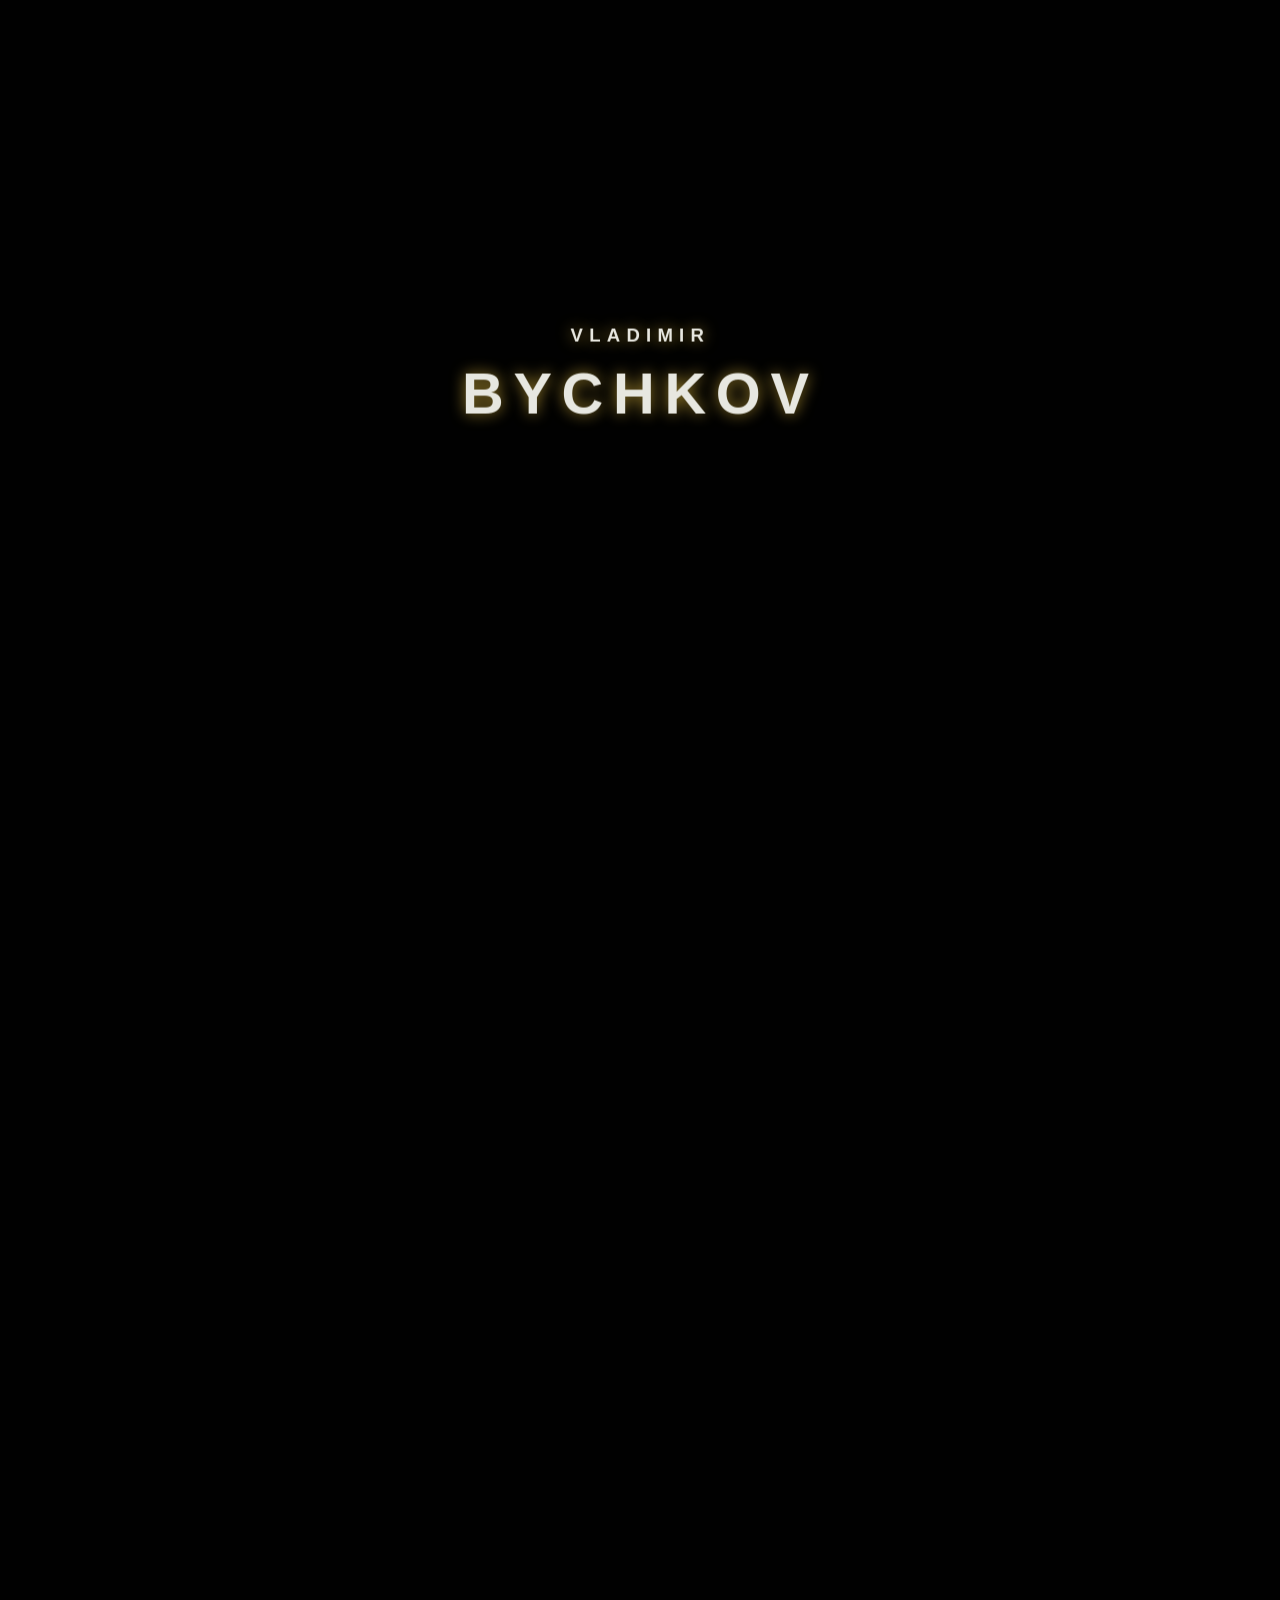
==== index.html @ e89cd0e8 "Update index.html" ====
<!DOCTYPE html>
<html lang="en">
<head>

    <meta charset="UTF-8">
    <meta http-equiv="X-UA-Compatible" content="IE=edge">
    <meta name="viewport" content="width=device-width, initial-scale=1.0">

    <title>QA Bychkov</title>

    <link type="image/x-icon" href="/favicon.png" rel="shortcut icon">
    <link type="Image/x-icon" href="/favicon.png" rel="icon">


    <link rel="stylesheet" href="css/main.css">
    <link rel="stylesheet" href="https://cdnjs.cloudflare.com/ajax/libs/font-awesome/6.0.0-beta3/css/all.min.css">

    <script src="libs/gsap/gsap.min.js" defer></script>
    <script src="libs/gsap/ScrollTrigger.min.js" defer></script>
    <script src="libs/gsap/ScrollSmoother.min.js" defer></script>

    <script src="js/app.js" defer></script>

</head>
<body>

    <!-- Yandex.Metrika counter -->
<script type="text/javascript" >
   (function(m,e,t,r,i,k,a){m[i]=m[i]||function(){(m[i].a=m[i].a||[]).push(arguments)};
   m[i].l=1*new Date();
   for (var j = 0; j < document.scripts.length; j++) {if (document.scripts[j].src === r) { return; }}
   k=e.createElement(t),a=e.getElementsByTagName(t)[0],k.async=1,k.src=r,a.parentNode.insertBefore(k,a)})
   (window, document, "script", "https://mc.yandex.ru/metrika/tag.js", "ym");

   ym(97552714, "init", {
        clickmap:true,
        trackLinks:true,
        accurateTrackBounce:true,
        webvisor:true
   });
</script>
<noscript><div><img src="https://mc.yandex.ru/watch/97552714" style="position:absolute; left:-9999px;" alt="" /></div></noscript>
<!-- /Yandex.Metrika counter -->
    
    <div class="wrapper">
        <div class="content">

            <header class="main-header">
                <div class="layers">
                    <div class="layer__header">
                        <div class="layers__caption">Vladimir</div>
                        <div class="layers__title">Bychkov</div>
                    </div>
                    <div class="layer layers__base" style="background-image: url(img/layer-base.png);"></div>
                    <div class="layer layers__middle" style="background-image: url(img/layer-middle.png);"></div>
                    <div class="layer layers__front" style="background-image: url(img/layer-front.png);"></div>
                </div>
            </header>
        
            <article class="main-article" style="background-image: url(img/dungeon.jpg);">
                <div class="main-article__content">
                    <h2 class="main-article__header">About me</h2>
                    <p class="main-article__paragraph">Привет, я Вова, тестировщик с опытом на крутом проекте "Kvadra_T" компании Yadro. Навыки и инструменты с которымии я работаю - Jira, Miro, Android studio or adb, Postman, Charles Proxy, RabbitMQ, Git, REST API, Swagger, Unix, Figma, Cypress, Bash, Json.</p>
                    <div class="footer-links">
                        <a href="https://github.com/AYKAVU" target="_blank" class="footer-link">
                            <i class="fab fa-github"></i>
                        </a>
                        <a href="https://t.me/AYKAVU" target="_blank" class="footer-link">
                            <i class="fab fa-telegram"></i>
                        </a>
                        <!-- <a href="resume.pdf" download class="footer-link">
                            <i class="fas fa-file-download"></i> Download Resume
                        </a>-->
                    </div>
                </div>
                <div class="copy">© QA. Bychkov Vladimir</div>
            </article>

        </div>
    </div>

</body>
</html>
---- css/main.css ----
* {
	margin: 0;
	padding: 0;
	box-sizing: border-box;
}
:root {
	--index: calc(1vw + 1vh);
	--text: #e7e7e0;
	--transition: transform .75s cubic-bezier(.075, .5, 0, 1);
}
@font-face {
	font-family: raleway_f;
	src: url(../fonts/raleway-regular.woff2);
}
@font-face {
	font-family: raleway_f;
	src: url(../fonts/raleway-black.woff2);
	font-weight: 900;
}
body {
	background-color: #010101;
	font-family: raleway_f, sans-serif;
	line-height: 1.55;
}
.main-header {
	position: relative;
}
.main-header::after {
	content: '';
	position: absolute;
	z-index: 100;
	width: 100%;
	height: calc(var(--index) * 10);
	background-image: url(../img/ground.png);
	background-size: cover;
	background-repeat: no-repeat;
	background-position: center;
	bottom: calc(var(--index) * -4.5);
}
.layers {
	height: 100vh;
	display: flex;
	align-items: center;
	justify-content: center;
	text-align: center;
	overflow: hidden;
	position: relative;
}
.layer {
	height: 100%;
	width: 100%;
	position: absolute;
	background-size: cover;
	background-position: center;
	will-change: transform;
	z-index: 2;
	transition: var(--transition);
}
.layers__base {
	transform: translate3d(0, calc(var(--scrollTop) / 1.6), 0);
	z-index: 0;
}
.layers__middle {
	transform: translate3d(0, calc(var(--scrollTop) / 2.5), 0);
}
.layers__front {
	transform: translate3d(0, calc(var(--scrollTop) / 5.7), 0);
}
.layer__header {
	z-index: 1;
	transform: translate3d(0, calc(var(--scrollTop) / 2), 0);
	transition: var(--transition);
	will-change: transform;
	text-transform: uppercase;
	font-weight: 900;
	color: var(--text);
	text-shadow: 0 0 15px #9d822b;
}
.layers__title {
	font-size: calc(var(--index) * 2.65);
	letter-spacing: calc(var(--index) / 2.25);
}
.layers__caption {
	font-size: calc(var(--index) / 1.175);
	letter-spacing: calc(var(--index) / 3.5);
	margin-top: calc(var(--index) * -.75);
}
.main-article {
	--main-article-transform: translate3d(0, calc(var(--scrollTop) / -7.5), 0);
	min-height: 100vh;
	background-size: cover;
	background-position: center;
	color: var(--text);
	display: flex;
	justify-content: center;
	align-items: center;
	position: relative;
	text-align: center;
	top: -1px;
	z-index: 10;
}
.main-article__header {
	text-transform: uppercase;
	font-size: calc(var(--index) * 1.8);
	letter-spacing: calc(var(--index) / 7.5);
	transform: var(--main-article-transform);
	transition: var(--transition);
	will-change: transform;
}
.main-article__paragraph {
	max-width: calc(var(--index) * 30);
	font-size: calc(var(--index) * .9);
	margin-top: calc(var(--index) / 1.25);
	transform: var(--main-article-transform);
	transition: var(--transition);
	will-change: transform;
}
.content {
	will-change: transform;
}
.copy {
	position: absolute;
	bottom: calc(var(--index) * 2.5);
	opacity: .45;
	font-size: calc(var(--index) * .75);
	letter-spacing: calc(var(--index) / 37.5);
}

.footer-links {
    display: flex;
    justify-content: center;
    gap: 20px;
    margin-top: 20px;
}

.footer-link {
    color: var(--text);
    font-size: calc(var(--index) * 0.9);
    text-decoration: none;
    display: flex;
    align-items: center;
    gap: 10px;
    transition: color 0.3s ease;
}

.footer-link i {
    font-size: calc(var(--index) * 1.1);
}

.footer-link:hover {
    color: #478161;
}

.main-article__content {
    display: flex;
    flex-direction: column;
    align-items: center;
    text-align: center;
}
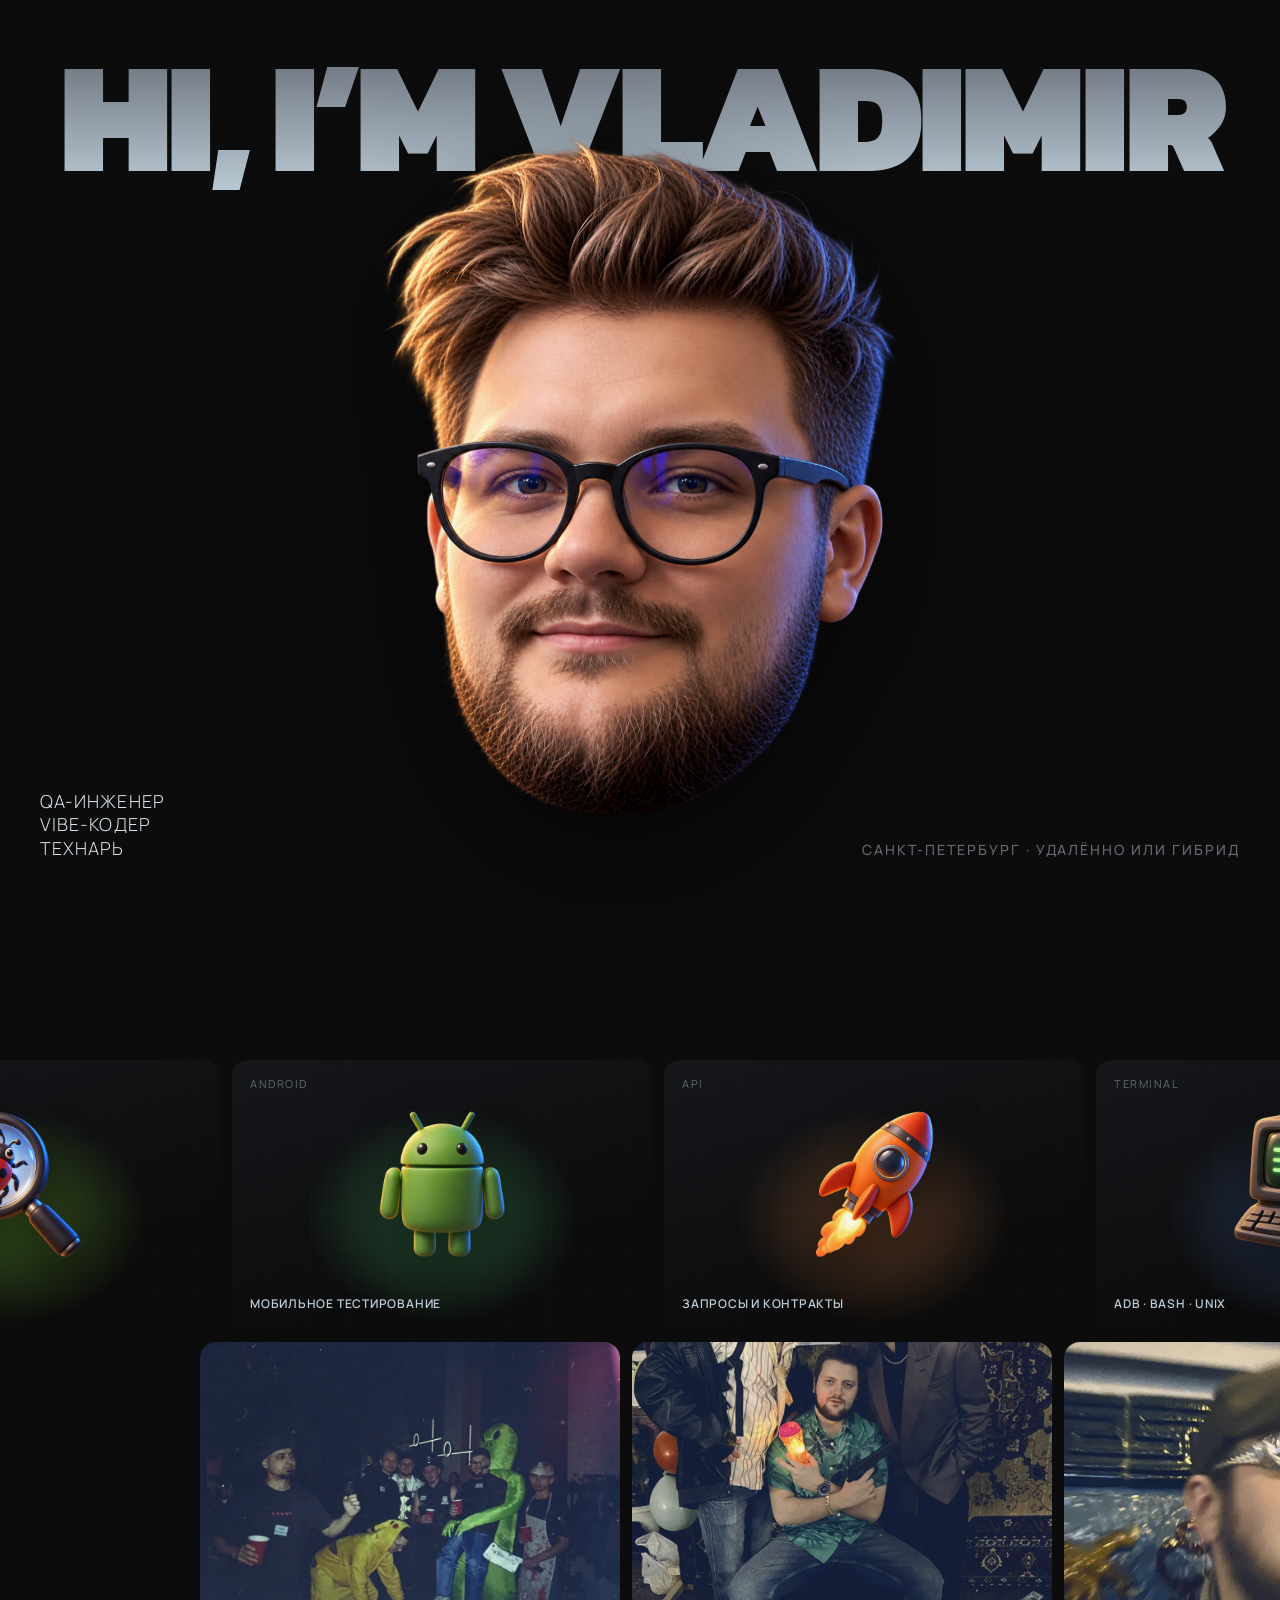
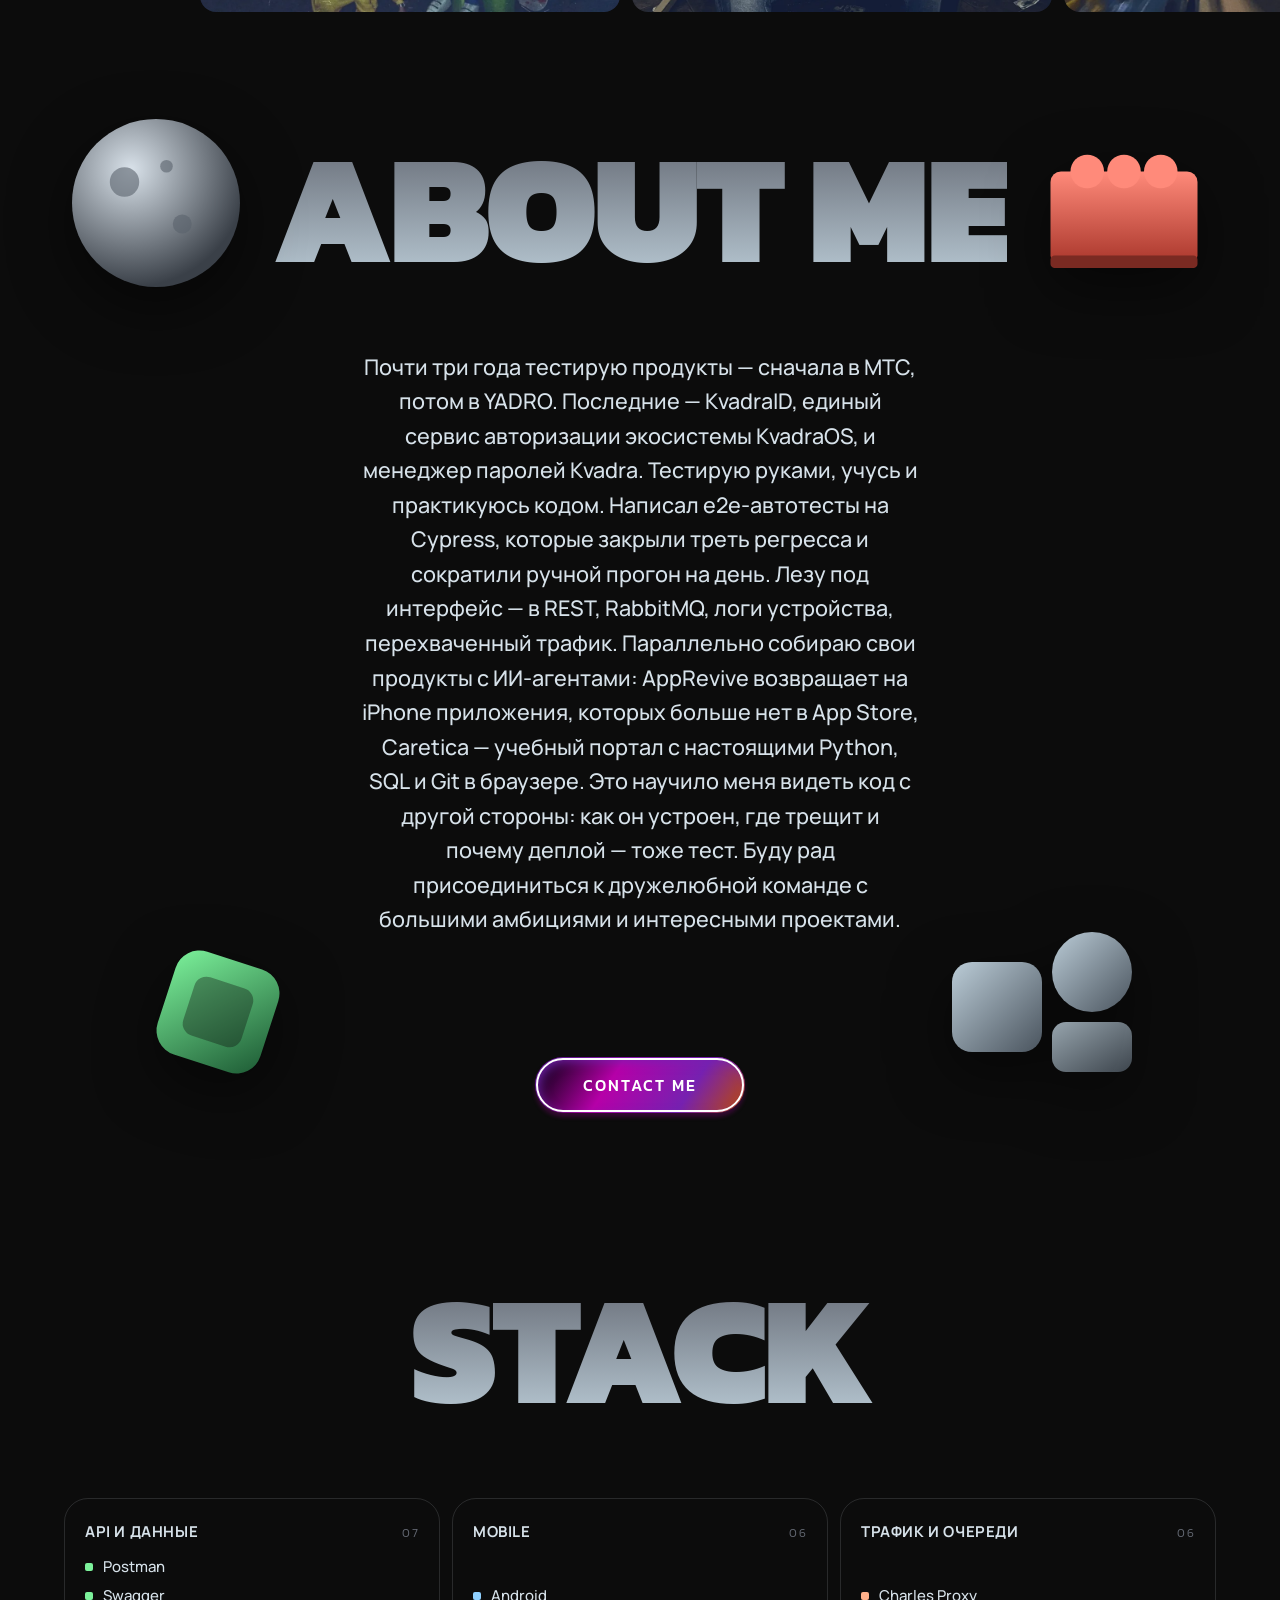
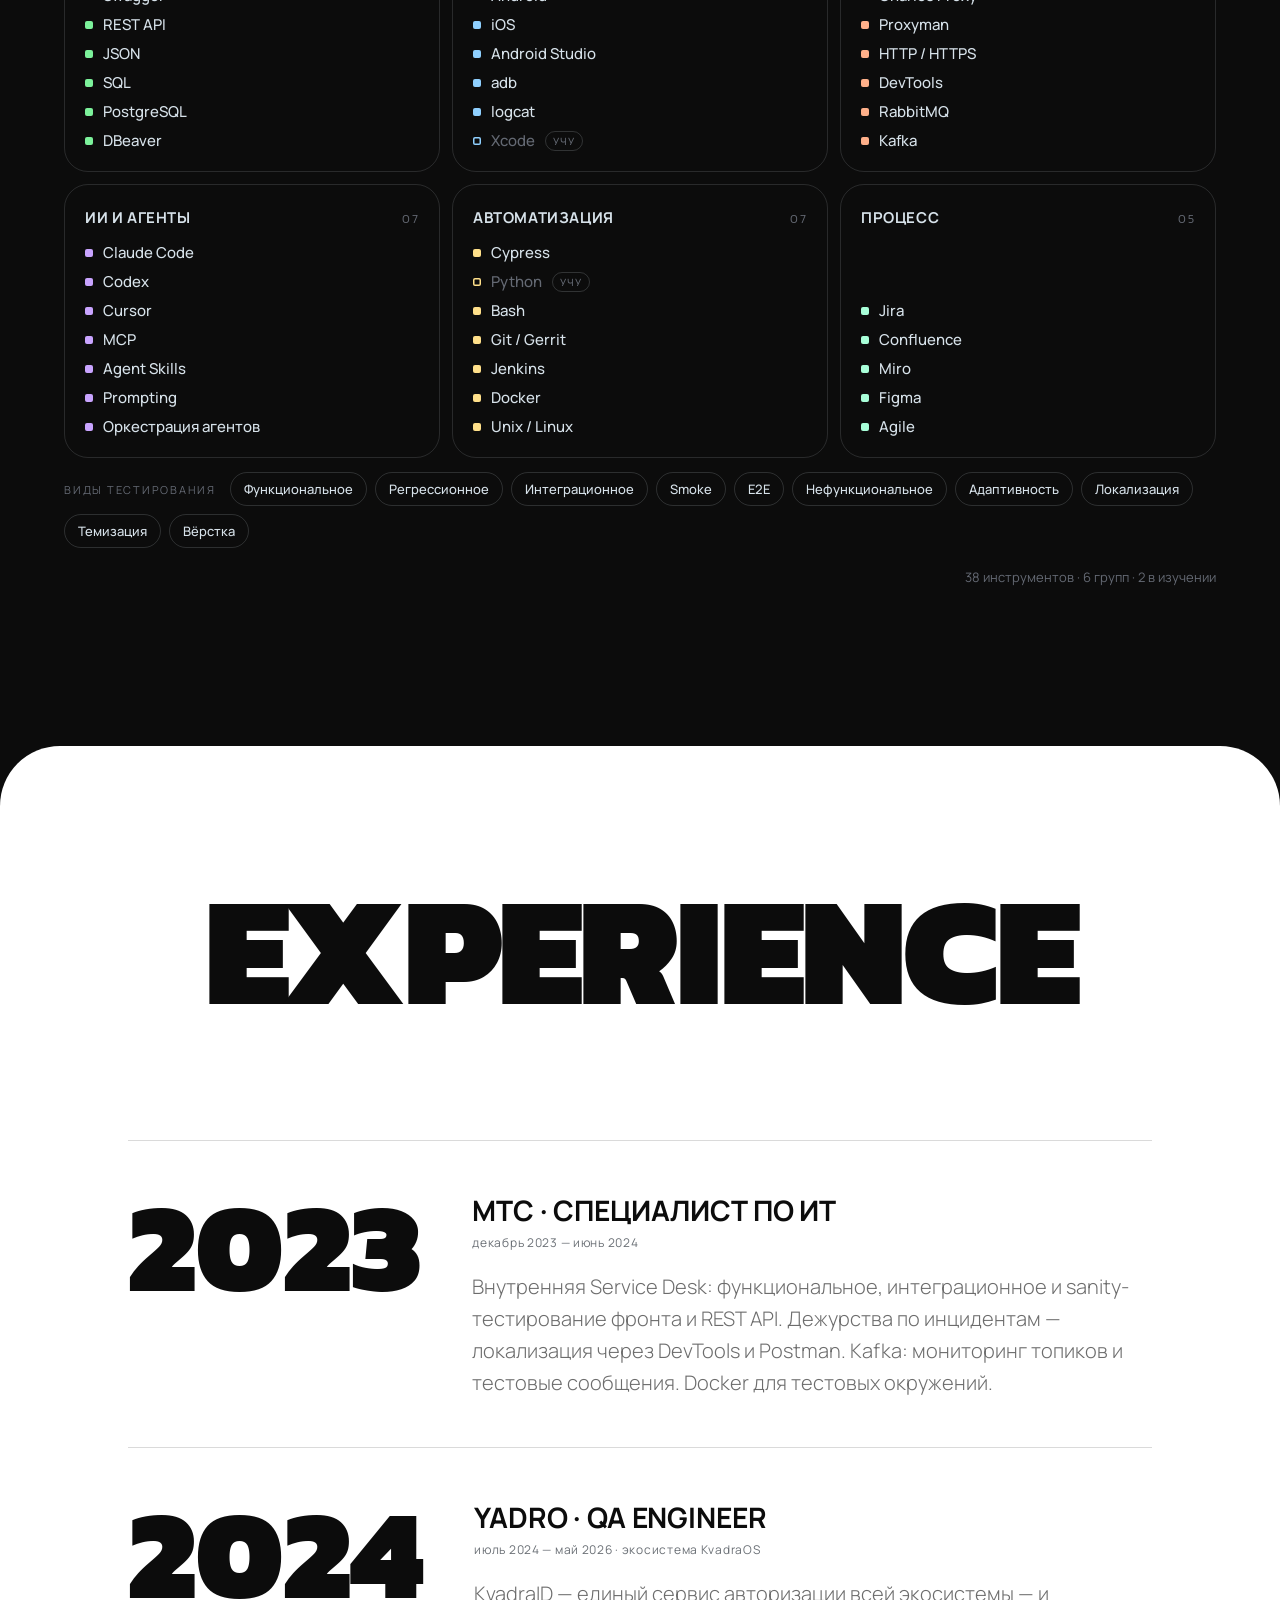
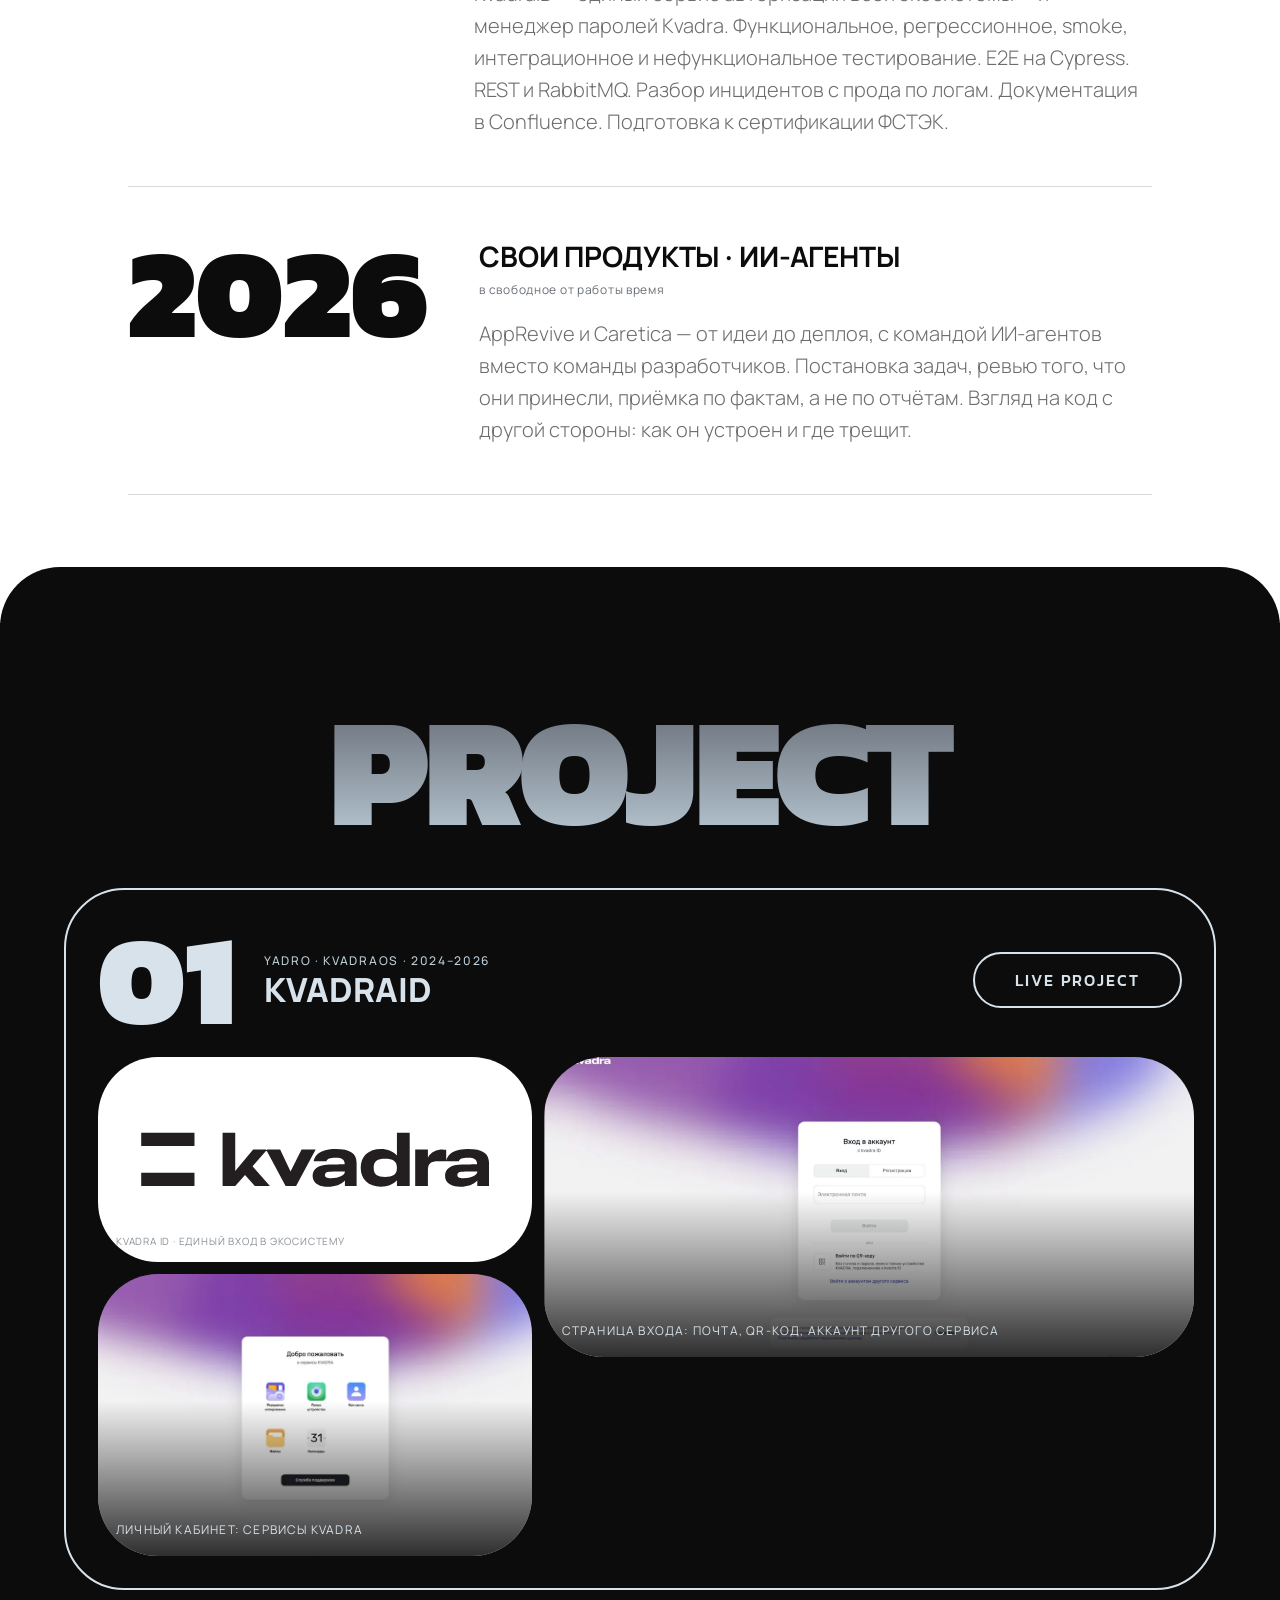
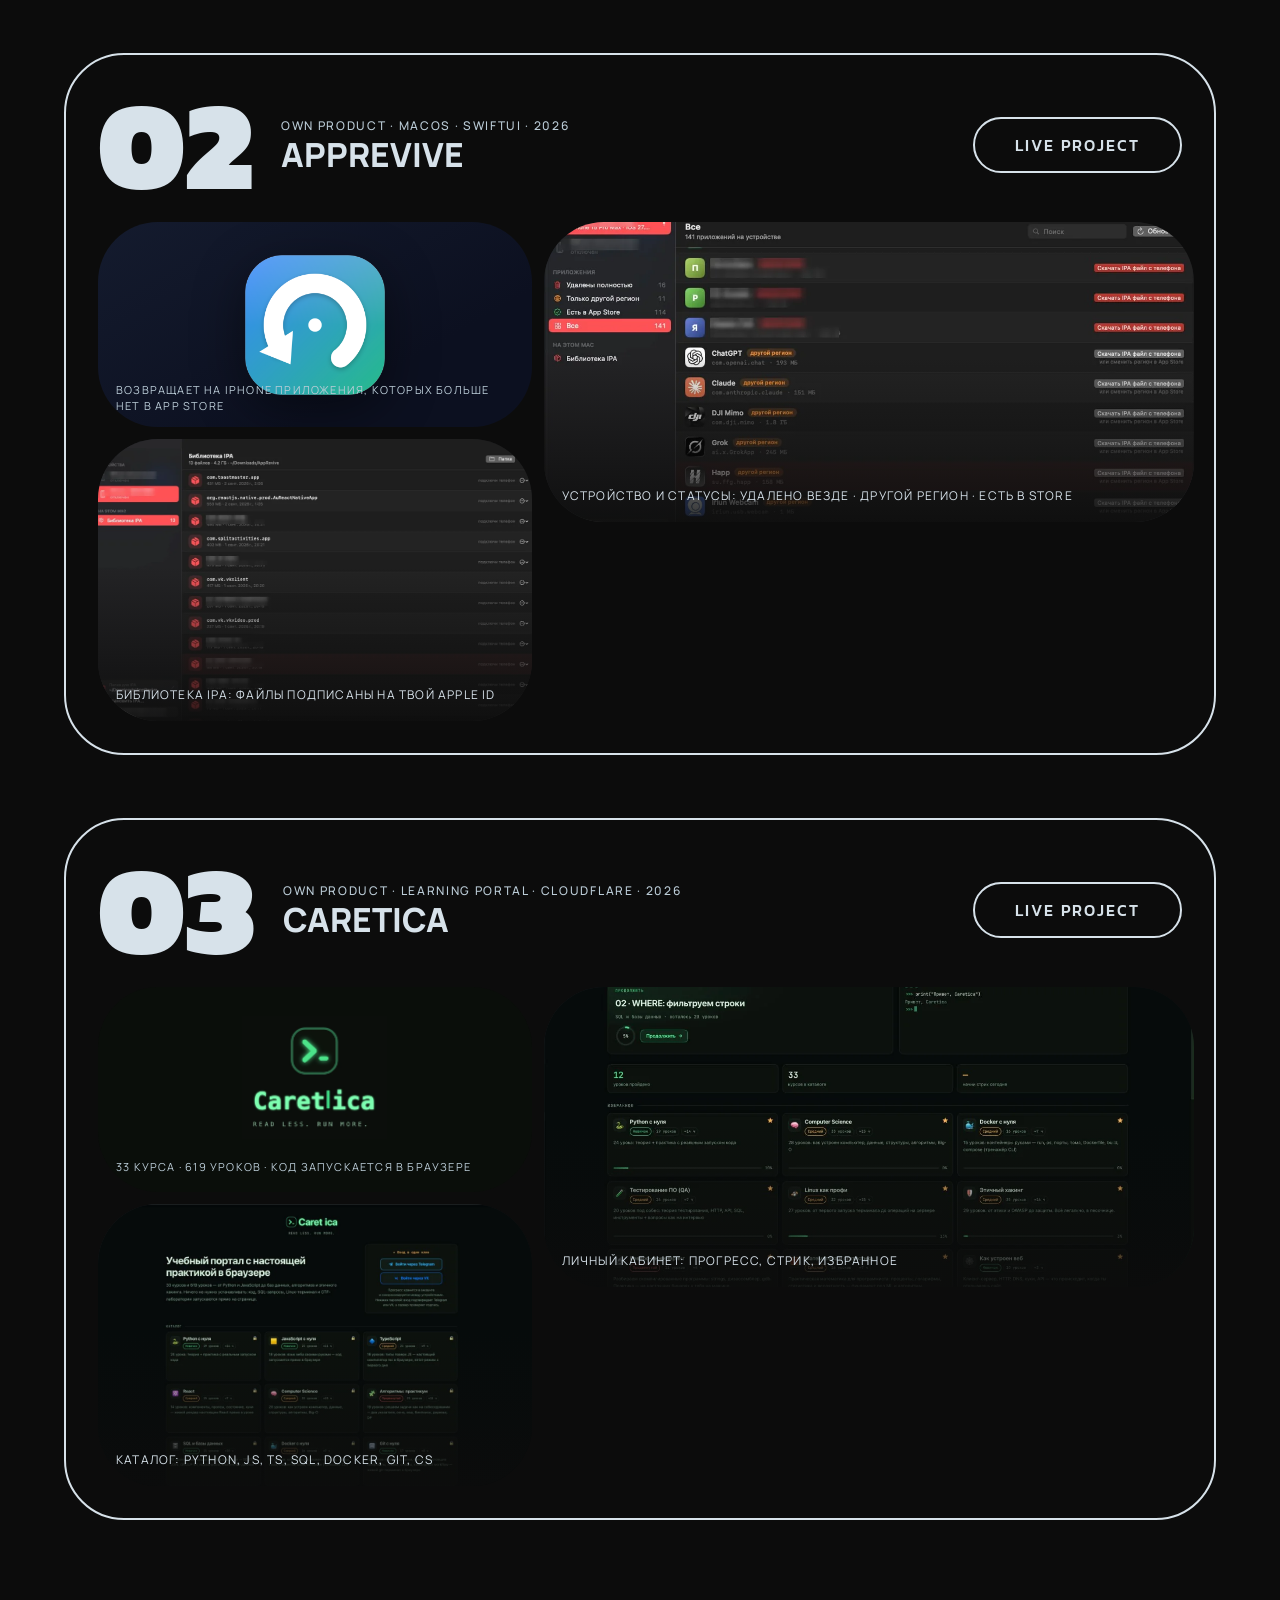
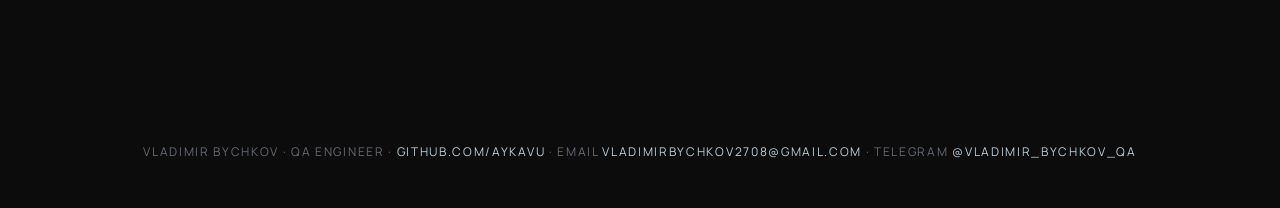
==== commit 9a9438fa: "Новый CV-сайт: интерактивное портфолио QA-инженера Полностью заменяет прежнюю параллакс-страницу.  С" ====
--- a/index.html
+++ b/index.html
@@ -1,85 +1,543 @@
-<!DOCTYPE html>
-<html lang="en">
-<head>
-
-    <meta charset="UTF-8">
-    <meta http-equiv="X-UA-Compatible" content="IE=edge">
-    <meta name="viewport" content="width=device-width, initial-scale=1.0">
-
-    <title>QA Bychkov</title>
-
-    <link type="image/x-icon" href="/favicon.png" rel="shortcut icon">
-    <link type="Image/x-icon" href="/favicon.png" rel="icon">
-
-
-    <link rel="stylesheet" href="css/main.css">
-    <link rel="stylesheet" href="https://cdnjs.cloudflare.com/ajax/libs/font-awesome/6.0.0-beta3/css/all.min.css">
-
-    <script src="libs/gsap/gsap.min.js" defer></script>
-    <script src="libs/gsap/ScrollTrigger.min.js" defer></script>
-    <script src="libs/gsap/ScrollSmoother.min.js" defer></script>
-
-    <script src="js/app.js" defer></script>
-
-</head>
-<body>
-
-    <!-- Yandex.Metrika counter -->
-<script type="text/javascript" >
-   (function(m,e,t,r,i,k,a){m[i]=m[i]||function(){(m[i].a=m[i].a||[]).push(arguments)};
-   m[i].l=1*new Date();
-   for (var j = 0; j < document.scripts.length; j++) {if (document.scripts[j].src === r) { return; }}
-   k=e.createElement(t),a=e.getElementsByTagName(t)[0],k.async=1,k.src=r,a.parentNode.insertBefore(k,a)})
-   (window, document, "script", "https://mc.yandex.ru/metrika/tag.js", "ym");
-
-   ym(97552714, "init", {
-        clickmap:true,
-        trackLinks:true,
-        accurateTrackBounce:true,
-        webvisor:true
-   });
-</script>
-<noscript><div><img src="https://mc.yandex.ru/watch/97552714" style="position:absolute; left:-9999px;" alt="" /></div></noscript>
-<!-- /Yandex.Metrika counter -->
-    
-    <div class="wrapper">
-        <div class="content">
-
-            <header class="main-header">
-                <div class="layers">
-                    <div class="layer__header">
-                        <div class="layers__caption">Vladimir</div>
-                        <div class="layers__title">Bychkov</div>
-                    </div>
-                    <div class="layer layers__base" style="background-image: url(img/layer-base.png);"></div>
-                    <div class="layer layers__middle" style="background-image: url(img/layer-middle.png);"></div>
-                    <div class="layer layers__front" style="background-image: url(img/layer-front.png);"></div>
-                </div>
-            </header>
-        
-            <article class="main-article" style="background-image: url(img/dungeon.jpg);">
-                <div class="main-article__content">
-                    <h2 class="main-article__header">About me</h2>
-                    <p class="main-article__paragraph">Привет, я Вова, тестировщик с опытом на крутом проекте "Kvadra_T" компании Yadro. Навыки и инструменты с которымии я работаю - Jira, Miro, Android studio or adb, Postman, Charles Proxy, RabbitMQ, Git, REST API, Swagger, Unix, Figma, Cypress, Bash, Json.</p>
-                    <div class="footer-links">
-                        <a href="https://github.com/AYKAVU" target="_blank" class="footer-link">
-                            <i class="fab fa-github"></i>
-                        </a>
-                        <a href="https://t.me/AYKAVU" target="_blank" class="footer-link">
-                            <i class="fab fa-telegram"></i>
-                        </a>
-                        <!-- <a href="resume.pdf" download class="footer-link">
-                            <i class="fas fa-file-download"></i> Download Resume
-                        </a>-->
-                    </div>
-                </div>
-                <div class="copy">© QA. Bychkov Vladimir</div>
-            </article>
-
-        </div>
-    </div>
-
-</body>
-</html>
-
-
+<!doctype html>
+<html lang="ru">
+<head>
+<meta charset="utf-8">
+<meta name="viewport" content="width=device-width, initial-scale=1">
+<title>Владимир Бычков — QA Engineer</title>
+<meta name="description" content="Владимир Бычков — QA Engineer. Почти три года в тестировании: YADRO (KvadraID, менеджер паролей Kvadra) и МТС. Cypress, API, мобильные приложения, свои продукты с ИИ-агентами.">
+<link rel="icon" href="favicon.png">
+<meta property="og:type" content="website">
+<meta property="og:title" content="Владимир Бычков — QA Engineer">
+<meta property="og:description" content="Владимир Бычков — QA Engineer. Почти три года в тестировании: YADRO (KvadraID, менеджер паролей Kvadra) и МТС. Cypress, API, мобильные приложения, свои продукты с ИИ-агентами.">
+<meta property="og:url" content="https://aykavu.github.io/">
+<meta property="og:image" content="https://aykavu.github.io/img/cv/5a32a8637f.png">
+<meta name="twitter:card" content="summary_large_image">
+<!-- Яндекс.Метрика (перенесена со старой версии сайта) -->
+<script type="text/javascript">
+   (function(m,e,t,r,i,k,a){m[i]=m[i]||function(){(m[i].a=m[i].a||[]).push(arguments)};
+   m[i].l=1*new Date();
+   for (var j = 0; j < document.scripts.length; j++) {if (document.scripts[j].src === r) { return; }}
+   k=e.createElement(t),a=e.getElementsByTagName(t)[0],k.async=1,k.src=r,a.parentNode.insertBefore(k,a)})
+   (window, document, "script", "https://mc.yandex.ru/metrika/tag.js", "ym");
+   ym(97552714, "init", {clickmap:true, trackLinks:true, accurateTrackBounce:true, webvisor:true});
+</script>
+<noscript><div><img src="https://mc.yandex.ru/watch/97552714" style="position:absolute; left:-9999px;" alt=""></div></noscript>
+<link rel="preconnect" href="https://fonts.googleapis.com">
+<link rel="preconnect" href="https://fonts.gstatic.com" crossorigin>
+<link rel="stylesheet" href="https://fonts.googleapis.com/css2?family=Kanit:wght@300;400;500;600;700;800;900&family=Manrope:wght@300;400;500;600;700;800&display=swap">
+<style>
+  /* ============================================================
+     По структуре промпта «Jack — 3D Creator», на данных Владимира.
+     React/Tailwind/Framer → чистый HTML/CSS/JS.
+     Kanit без кириллицы: заголовки латиницей в Kanit, русский — Manrope.
+     Чужие картинки (figma.site / CloudFront / motionsites) заменены
+     плашками, которые рисуются кодом — под замену на свои материалы.
+     ============================================================ */
+  :root {
+    --bg: #0C0C0C; --fg: #D7E2EA; --g1: #646973; --g2: #BBCCD7; --white: #FFFFFF; --ink: #0C0C0C;
+    --font-head: 'Kanit', sans-serif; --font-body: 'Manrope', 'Kanit', sans-serif;
+  }
+  *, *::before, *::after { box-sizing: border-box; margin: 0; padding: 0; }
+  html, body { background: var(--bg); }
+  html { scroll-behavior: smooth; scroll-snap-type: y proximity; }
+  .hero, .marquee, .about, .stack-sec { scroll-snap-align: start; }
+  body { color: var(--fg); font-family: var(--font-body); -webkit-font-smoothing: antialiased; }
+  #root { background: var(--bg); overflow-x: clip; }
+  a { color: inherit; text-decoration: none; }
+  button { font: inherit; cursor: pointer; }
+
+  .hero-heading {
+    background: linear-gradient(180deg, var(--g1) 0%, var(--g2) 100%);
+    -webkit-background-clip: text; background-clip: text; -webkit-text-fill-color: transparent;
+  }
+  .display { font-family: var(--font-head); font-weight: 900; text-transform: uppercase; letter-spacing: -.025em; line-height: 1; }
+
+  /* FadeIn — once, ease [0.25,0.1,0.25,1], duration .7 */
+  .fade { opacity: 1; transform: none; }
+  .js .fade { opacity: 0; transform: translate(var(--fx, 0), var(--fy, 30px)); transition: opacity var(--dur, .7s) cubic-bezier(.25,.1,.25,1), transform var(--dur, .7s) cubic-bezier(.25,.1,.25,1); transition-delay: var(--d, 0s); }
+  .js .fade.in { opacity: 1; transform: none; }
+
+  /* ContactButton — по спецификации */
+  .contact-btn {
+    display: inline-flex; align-items: center; justify-content: center;
+    border: 0; border-radius: 999px; color: #fff;
+    font-family: var(--font-head); font-weight: 500; text-transform: uppercase; letter-spacing: .12em;
+    background: linear-gradient(123deg, #18011F 7%, #B600A8 37%, #7621B0 72%, #BE4C00 100%);
+    box-shadow: 0 4px 4px rgba(181,1,167,.25), 4px 4px 12px #7721B1 inset;
+    outline: 2px solid #fff; outline-offset: -3px;
+    padding: 12px 32px; font-size: 12px;
+    transition: transform .25s;
+  }
+  .contact-btn:hover { transform: translateY(-2px); }
+  .hero-status { font-family: var(--font-body); font-weight: 500; text-transform: uppercase; letter-spacing: .14em; font-size: clamp(.7rem, 1.1vw, .9rem); color: var(--g1); text-align: right; line-height: 1.5; }
+  @media (min-width: 640px) { .contact-btn { padding: 14px 40px; font-size: 14px; } }
+  @media (min-width: 768px) { .contact-btn { padding: 16px 48px; font-size: 16px; } }
+
+  /* LiveProjectButton */
+  .live-btn {
+    display: inline-flex; align-items: center; border-radius: 999px;
+    border: 2px solid var(--fg); color: var(--fg); background: transparent;
+    font-family: var(--font-head); font-weight: 500; text-transform: uppercase; letter-spacing: .12em;
+    padding: 12px 32px; font-size: 14px; transition: background .2s; white-space: nowrap;
+  }
+  .live-btn:hover { background: rgba(215,226,234,.1); }
+  @media (min-width: 640px) { .live-btn { padding: 14px 40px; font-size: 16px; } }
+
+  /* ---------- 1. HERO ---------- */
+  .hero { position: relative; height: 100svh; min-height: 560px; display: flex; flex-direction: column; overflow-x: clip; }
+  .nav {
+    display: flex; justify-content: space-between; align-items: center; padding: 24px 24px 0;
+    font-family: var(--font-body); font-weight: 600; text-transform: uppercase; letter-spacing: .08em; font-size: 14px;
+  }
+  .nav a { transition: opacity .2s; } .nav a:hover { opacity: .7; }
+  @media (min-width: 768px) { .nav { padding: 32px 40px 0; font-size: 18px; } }
+  @media (min-width: 1024px) { .nav { font-size: 1.4rem; } }
+
+  .hero-head-wrap { overflow: hidden; padding-top: 28px; margin-top: 0; }
+  .hero h1 { white-space: nowrap; width: 100%; font-size: 10.6vw; text-align: center; letter-spacing: -.04em; }
+  @media (min-width: 640px) { .hero h1 { font-size: 11.2vw; } .hero-head-wrap { padding-top: 32px; } }
+  @media (min-width: 768px) { .hero h1 { font-size: 11.8vw; } .hero-head-wrap { padding-top: 36px; } }
+  @media (min-width: 1024px) { .hero h1 { font-size: 12.4vw; } }
+
+  .hero-bottom { margin-top: auto; display: flex; justify-content: space-between; align-items: flex-end; padding: 0 24px 28px; gap: 16px; }
+  @media (min-width: 640px) { .hero-bottom { padding-bottom: 32px; } }
+  @media (min-width: 768px) { .hero-bottom { padding: 0 40px 40px; } }
+  .hero-lede { font-weight: 300; text-transform: uppercase; letter-spacing: .06em; line-height: 1.3; font-size: clamp(.75rem, 1.4vw, 1.5rem); max-width: 160px; }
+  @media (min-width: 640px) { .hero-lede { max-width: 220px; } }
+  @media (min-width: 768px) { .hero-lede { max-width: 260px; } }
+
+  .portrait { position: absolute; left: 50%; top: 50%; transform: translate(-50%, -46%); z-index: 10; width: 280px; pointer-events: none; }
+  @media (min-width: 640px) { .portrait { width: 360px; } }
+  @media (min-width: 768px) { .portrait { width: 440px; } }
+  @media (min-width: 1024px) { .portrait { width: 520px; } }
+  .magnet { will-change: transform; }
+  .portrait svg { width: 100%; height: auto; display: block; filter: drop-shadow(0 40px 60px rgba(0,0,0,.6)); }
+
+  /* ---------- 2. MARQUEE ---------- */
+  .marquee { background: var(--bg); padding: 96px 0 40px; display: grid; gap: 12px; overflow: hidden; }
+  @media (min-width: 640px) { .marquee { padding-top: 128px; } }
+  @media (min-width: 768px) { .marquee { padding-top: 160px; } }
+  .row { display: flex; gap: 12px; will-change: transform; width: max-content; }
+  .tile {
+    width: 420px; height: 270px; border-radius: 16px; flex: none; overflow: hidden; position: relative;
+    display: flex; align-items: flex-end; padding: 18px; color: var(--fg);
+    font-family: var(--font-body); font-weight: 600; text-transform: uppercase; letter-spacing: .06em; font-size: 13px;
+  }
+  .tile::before { content: ""; position: absolute; inset: 0; background: radial-gradient(60% 80% at var(--px,30%) var(--py,30%), var(--c1), transparent 70%), linear-gradient(160deg, #15171b, #0C0C0C 70%); }
+  .tile::after { content: ""; position: absolute; inset: 0; opacity: .35; background: repeating-linear-gradient(90deg, transparent 0 39px, rgba(255,255,255,.04) 39px 40px), repeating-linear-gradient(0deg, transparent 0 39px, rgba(255,255,255,.04) 39px 40px); }
+  .tile span { position: relative; z-index: 1; }
+  .tile img { position: absolute; left: 50%; top: 46%; width: 62%; height: 62%; object-fit: contain; transform: translate(-50%, -50%); z-index: 1;
+              filter: drop-shadow(0 18px 24px rgba(0,0,0,.55)); transition: transform .5s cubic-bezier(.2,.8,.2,1); }
+  .tile.has-obj::before { background: radial-gradient(45% 55% at 50% 58%, var(--c1), transparent 72%), linear-gradient(160deg, #15171b, #0C0C0C 70%); }
+  .tile.has-obj:hover img { transform: translate(-50%, -54%) scale(1.06); }
+  .tile.has-obj span { font-size: 12px; color: var(--g2); }
+  .tile.has-photo img { position: absolute; inset: 0; left: 0; top: 0; width: 100%; height: 100%; object-fit: cover; transform: none; filter: none; z-index: 0; transition: transform .6s cubic-bezier(.2,.8,.2,1); }
+  .tile.has-photo::before { background: none; }
+  .tile.has-photo::after { background: radial-gradient(120% 120% at 50% 50%, transparent 55%, rgba(12,12,12,.45) 100%); opacity: 1; }
+  .tile.has-photo b { color: var(--g2); z-index: 2; }
+  .tile.has-photo span { z-index: 2; font-size: 12px; color: var(--fg); }
+  .tile.has-photo:hover img { transform: scale(1.04); }
+  .tile b { position: absolute; top: 16px; left: 18px; z-index: 1; font-weight: 400; font-size: 11px; color: var(--g1); letter-spacing: .14em; }
+
+  /* ---------- 3. ABOUT ---------- */
+  .about { position: relative; min-height: 100svh; display: flex; flex-direction: column; align-items: center; justify-content: center; padding: 80px 20px; gap: 40px; text-align: center; }
+  @media (min-width: 640px) { .about { padding: 80px 32px; gap: 56px; } }
+  @media (min-width: 768px) { .about { padding: 80px 40px; gap: 64px; } }
+  .about h2 { font-size: clamp(3rem, 12vw, 160px); }
+  .about-text { font-weight: 500; line-height: 1.6; max-width: 560px; font-size: clamp(1rem, 2vw, 1.35rem); }
+  .about-text .w { display: inline-block; opacity: 0; transform: translateY(10px); filter: blur(6px);
+    transition: opacity .55s ease, transform .55s cubic-bezier(.2,.8,.2,1), filter .55s ease; }
+  .about-text.lit .w { opacity: 1; transform: none; filter: none; }
+  .about-cta { margin-top: 24px; }
+  @media (min-width: 640px) { .about-cta { margin-top: 40px; } }
+  @media (min-width: 768px) { .about-cta { margin-top: 56px; } }
+  .deco { position: absolute; pointer-events: none; }
+  .deco svg { width: 100%; height: auto; display: block; filter: drop-shadow(0 20px 30px rgba(0,0,0,.5)); }
+  .deco.tl { top: 4%; left: 1%; width: 120px; } .deco.bl { bottom: 8%; left: 3%; width: 100px; }
+  .deco.tr { top: 4%; right: 1%; width: 120px; } .deco.br { bottom: 8%; right: 3%; width: 130px; }
+  @media (min-width: 640px) { .deco.tl { left: 2%; width: 160px; } .deco.bl { left: 6%; width: 140px; } .deco.tr { right: 2%; width: 160px; } .deco.br { right: 6%; width: 170px; } }
+  @media (min-width: 768px) { .deco.tl { left: 4%; width: 210px; } .deco.bl { left: 10%; width: 180px; } .deco.tr { right: 4%; width: 210px; } .deco.br { right: 10%; width: 220px; } }
+
+
+  /* ---------- 3b. STACK — читаемый модуль вместо ленты инструментов ---------- */
+  .stack-sec { background: var(--bg); padding: 40px 20px 120px; }
+  @media (min-width: 640px) { .stack-sec { padding: 60px 32px 140px; } }
+  @media (min-width: 768px) { .stack-sec { padding: 80px 40px 160px; } }
+  .stack-sec h2 { text-align: center; font-size: clamp(3rem, 12vw, 160px); margin-bottom: 48px; }
+  @media (min-width: 768px) { .stack-sec h2 { margin-bottom: 72px; } }
+  .stack-grid { max-width: 72rem; margin: 0 auto; display: grid; gap: 12px; grid-template-columns: 1fr; }
+  @media (min-width: 560px) { .stack-grid { grid-template-columns: repeat(2, 1fr); } }
+  @media (min-width: 960px) { .stack-grid { grid-template-columns: repeat(3, 1fr); } }
+  .stack-group { border: 1px solid rgba(215,226,234,.14); border-radius: 24px; padding: 22px 20px 20px; display: flex; flex-direction: column; gap: 14px; min-height: 220px; }
+  .stack-group header { display: flex; align-items: baseline; justify-content: space-between; gap: 8px; }
+  .stack-group h3 { font-family: var(--font-body); font-weight: 700; text-transform: uppercase; letter-spacing: .04em; font-size: 15px; }
+  .stack-group header span { font-family: var(--font-head); font-weight: 300; font-size: 12px; color: var(--g1); letter-spacing: .12em; }
+  .stack-group ul { list-style: none; display: flex; flex-direction: column; gap: 8px; margin-top: auto; }
+  .stack-group li { display: flex; align-items: center; gap: 10px; font-size: 15px; font-weight: 500; }
+  .stack-group li i { width: 8px; height: 8px; border-radius: 2px; background: var(--dot, var(--g2)); flex: none; }
+  .stack-group li.learning { color: var(--g1); }
+  .stack-group li.learning i { background: transparent; box-shadow: inset 0 0 0 1.5px var(--dot, var(--g2)); }
+  .stack-group li em { font-style: normal; font-family: var(--font-mono); font-size: 10px; letter-spacing: .1em;
+    text-transform: uppercase; color: var(--g1); border: 1px solid rgba(215,226,234,.18); border-radius: 999px; padding: 2px 7px; }
+  .stack-kinds { max-width: 72rem; margin: 14px auto 0; display: flex; flex-wrap: wrap; align-items: center; gap: 8px; }
+  .kinds-label { font-family: var(--font-mono); font-size: 11px; letter-spacing: .16em; text-transform: uppercase;
+    color: var(--g1); margin-right: 6px; }
+  .stack-kinds b { font-weight: 500; font-size: 13px; padding: 7px 13px; border-radius: 999px;
+    border: 1px solid rgba(215,226,234,.16); color: var(--fg); }
+  .stack-note { max-width: 72rem; margin: 20px auto 0; font-size: 13px; color: var(--g1); text-align: right; }
+
+  /* ---------- 4. SERVICES ---------- */
+  .services { position: relative; background: var(--white); color: var(--ink); border-radius: 40px 40px 0 0; padding: 80px 20px; }
+  @media (min-width: 640px) { .services { border-radius: 50px 50px 0 0; padding: 96px 32px; } }
+  @media (min-width: 768px) { .services { border-radius: 60px 60px 0 0; padding: 128px 40px; } }
+  .services h2 { text-align: center; font-size: clamp(3rem, 12vw, 160px); margin-bottom: 64px; color: var(--ink); }
+  @media (min-width: 640px) { .services h2 { margin-bottom: 80px; } }
+  @media (min-width: 768px) { .services h2 { margin-bottom: 112px; } }
+  .svc { max-width: 64rem; margin: 0 auto; }
+  .svc-item { display: flex; gap: clamp(16px, 4vw, 56px); align-items: flex-start; padding: 32px 0; border-bottom: 1px solid rgba(12,12,12,.15); }
+  .svc-item:first-child { border-top: 1px solid rgba(12,12,12,.15); }
+  @media (min-width: 640px) { .svc-item { padding: 40px 0; } }
+  @media (min-width: 768px) { .svc-item { padding: 48px 0; } }
+  .svc-num { font-family: var(--font-head); font-weight: 900; font-size: clamp(3rem, 10vw, 140px); line-height: .9; color: var(--ink); flex: none; }
+  .svc-body { display: flex; flex-direction: column; gap: 10px; padding-top: .3em; }
+  .svc-title { font-family: var(--font-body); font-weight: 700; text-transform: uppercase; letter-spacing: -.005em; font-size: clamp(1rem, 2.2vw, 2.1rem); line-height: 1.15; }
+  .svc-when { font-family: var(--font-mono); font-size: 12px; letter-spacing: .06em; color: #6b7076; margin: -2px 0 10px; }
+  .svc-desc { font-weight: 300; line-height: 1.6; max-width: 42rem; font-size: clamp(.85rem, 1.6vw, 1.25rem); opacity: .6; }
+
+  /* ---------- 5. PROJECT — sticky-стек карточек ---------- */
+  .projects { position: relative; z-index: 10; background: var(--bg); color: var(--fg); border-radius: 40px 40px 0 0; margin-top: -40px; padding: 80px 20px 120px; }
+  @media (min-width: 640px) { .projects { border-radius: 50px 50px 0 0; margin-top: -48px; padding: 96px 32px 140px; } }
+  @media (min-width: 768px) { .projects { border-radius: 60px 60px 0 0; margin-top: -56px; padding: 128px 40px 160px; } }
+  .projects h2 { text-align: center; font-size: clamp(3rem, 12vw, 160px); margin-bottom: 40px; }
+  .stack { max-width: 72rem; margin: 0 auto; }
+  .card-wrap { height: 85vh; position: relative; }
+  .card {
+    position: sticky; top: 96px;
+    border-radius: 40px; border: 2px solid var(--fg); background: var(--bg);
+    padding: 16px; display: flex; flex-direction: column; gap: 20px;
+    transform-origin: top center; will-change: transform;
+  }
+  @media (min-width: 640px) { .card { border-radius: 50px; padding: 24px; } }
+  @media (min-width: 768px) { .card { top: 128px; border-radius: 60px; padding: 32px; } }
+  .card-top { display: flex; align-items: center; gap: 16px 28px; flex-wrap: wrap; }
+  .card-num { font-family: var(--font-head); font-weight: 900; font-size: clamp(3rem, 10vw, 140px); line-height: .9; color: var(--fg); }
+  .card-meta { display: flex; flex-direction: column; gap: 4px; flex: 1 1 200px; }
+  .card-cat { font-family: var(--font-body); font-weight: 500; font-size: 12px; letter-spacing: .14em; text-transform: uppercase; color: var(--g2); }
+  .card-name { font-family: var(--font-body); font-weight: 800; text-transform: uppercase; font-size: clamp(1.2rem, 2.6vw, 2.4rem); line-height: 1; }
+  .card-grid { display: grid; grid-template-columns: 40% 60%; gap: 12px; }
+  .card-col { display: grid; gap: 12px; align-content: start; }
+  .shot { border-radius: 40px; position: relative; overflow: hidden; display: flex; align-items: flex-end; padding: 18px; color: var(--fg); font-family: var(--font-body); font-size: 12px; letter-spacing: .1em; text-transform: uppercase; }
+  @media (min-width: 640px) { .shot { border-radius: 50px; } }
+  @media (min-width: 768px) { .shot { border-radius: 60px; } }
+  .shot::before { content: ""; position: absolute; inset: 0; background: radial-gradient(70% 70% at var(--px,70%) var(--py,20%), var(--c1), transparent 70%), linear-gradient(160deg, #1a1d22, #0C0C0C 75%); }
+  .shot span { position: relative; }
+  .shot.s1 { height: clamp(130px, 16vw, 230px); }
+  .shot.s2 { height: clamp(160px, 22vw, 340px); }
+  .shot.s3 { height: 100%; min-height: 300px; }
+  .shot img { position: absolute; inset: 0; width: 100%; height: 100%; object-fit: cover; object-position: center; }
+  .logo-shot { background: #0a0e0a; }
+  .logo-shot::before { display: none; }
+  .logo-shot img { position: absolute; inset: 14% 8% 26%; width: auto; height: auto; max-width: 84%; max-height: 60%;
+    margin: auto; object-fit: contain; }
+  .logo-shot span { z-index: 1; color: var(--g2); font-size: 11px; line-height: 1.4; }
+  .ar-shot { background: linear-gradient(150deg, #141b2e, #0c1020 70%); align-items: center; justify-content: center; padding: 14% 10%; }
+  .ar-shot::before { display: none; }
+  .ar-shot .ar-logo { position: static; width: clamp(76px, 44%, 140px); height: auto; margin: 0;
+    filter: drop-shadow(0 14px 26px rgba(0,0,0,.45)); }
+  .ar-shot span:last-child { position: absolute; left: 18px; right: 18px; bottom: 14px; color: var(--g2); font-size: 11px; line-height: 1.4; }
+  .brand-shot { background: #fff; color: #231f20; align-items: center; justify-content: center; padding: 12% 8%; }
+  .brand-shot::before { display: none; }
+  .brand-shot .brand-logo { position: static; width: 100%; height: auto; margin: 0; color: #231f20; }
+  .brand-shot span:last-child { position: absolute; left: 18px; right: 18px; bottom: 14px;
+    color: #8a8f96; font-size: 10px; letter-spacing: .08em; }
+  .shot.has-img::after { content: ""; position: absolute; inset: 0; background: linear-gradient(180deg, transparent 45%, rgba(12,12,12,.85)); }
+  .shot.has-img span { z-index: 1; }
+  .todo { color: #ffb08a; }
+
+  .footer { background: var(--bg); text-align: center; padding: 0 20px 48px; font-family: var(--font-body); font-size: 12px; letter-spacing: .14em; text-transform: uppercase; color: var(--g1); }
+  .footer a { color: var(--g2); }
+
+  @media (prefers-reduced-motion: reduce) {
+    html { scroll-behavior: auto; scroll-snap-type: none; }
+    .js .fade { opacity: 1; transform: none; transition: none; }
+    .about-text span { opacity: 1; }
+    .contact-btn, .live-btn { transition: none; }
+    .card { transform: none !important; }
+  }
+</style>
+
+</head>
+<body>
+<div id="root">
+
+  <!-- 1. HERO -->
+  <section class="hero" id="top">
+    <div class="hero-head-wrap">
+      <h1 class="display hero-heading fade" style="--fy:40px; --d:.15s">Hi, i&#8217;m vladimir</h1>
+    </div>
+
+    <div class="portrait" aria-hidden="true">
+      <div class="fade" style="--fy:30px; --d:.6s"><div class="magnet" id="magnet"><img src="img/cv/5a32a8637f.png" alt="" width="876" height="1147" style="width:100%;height:auto;display:block;filter:drop-shadow(0 40px 60px rgba(0,0,0,.6))"></div></div>
+    </div>
+
+    <div class="hero-bottom">
+      <p class="hero-lede fade" style="--fy:20px; --d:.35s">QA-инженер<br>Vibe-кодер<br>Технарь</p>
+      <p class="hero-status fade" style="--fy:20px; --d:.5s">Санкт-Петербург · удалённо или гибрид</p>
+    </div>
+  </section>
+
+  <!-- 2. MARQUEE -->
+  <section class="marquee" id="marquee" aria-label="Лента работ">
+    <div class="row" id="row1"></div>
+    <div class="row" id="row2"></div>
+  </section>
+
+  <!-- 3. ABOUT -->
+  <section class="about" id="about">
+    <div class="deco tl fade" style="--fx:-80px; --fy:0; --d:.1s; --dur:.9s" aria-hidden="true">
+      <svg viewBox="0 0 200 200"><defs><radialGradient id="m1" cx=".35" cy=".3" r=".7"><stop offset="0" stop-color="#d9e2ea"/><stop offset="1" stop-color="#3a4048"/></radialGradient></defs><circle cx="100" cy="100" r="80" fill="url(#m1)"/><circle cx="70" cy="80" r="14" fill="#5a636c" opacity=".6"/><circle cx="125" cy="120" r="9" fill="#5a636c" opacity=".6"/><circle cx="110" cy="65" r="6" fill="#5a636c" opacity=".6"/></svg>
+    </div>
+    <div class="deco bl fade" style="--fx:-80px; --fy:0; --d:.25s; --dur:.9s" aria-hidden="true">
+      <svg viewBox="0 0 200 200"><defs><linearGradient id="b1" x1="0" y1="0" x2="1" y2="1"><stop offset="0" stop-color="#7cf29b"/><stop offset="1" stop-color="#1d5a34"/></linearGradient></defs><rect x="40" y="40" width="120" height="120" rx="28" fill="url(#b1)" transform="rotate(18 100 100)"/><rect x="66" y="66" width="68" height="68" rx="14" fill="#0C0C0C" opacity=".35" transform="rotate(18 100 100)"/></svg>
+    </div>
+    <div class="deco tr fade" style="--fx:80px; --fy:0; --d:.15s; --dur:.9s" aria-hidden="true">
+      <svg viewBox="0 0 200 200"><defs><linearGradient id="l1" x1="0" y1="0" x2="0" y2="1"><stop offset="0" stop-color="#ff8a7a"/><stop offset="1" stop-color="#a8352a"/></linearGradient></defs><rect x="30" y="70" width="140" height="90" rx="10" fill="url(#l1)"/><circle cx="65" cy="70" r="16" fill="#ff8a7a"/><circle cx="100" cy="70" r="16" fill="#ff8a7a"/><circle cx="135" cy="70" r="16" fill="#ff8a7a"/><rect x="30" y="150" width="140" height="12" rx="4" fill="#7a2a22"/></svg>
+    </div>
+    <div class="deco br fade" style="--fx:80px; --fy:0; --d:.3s; --dur:.9s" aria-hidden="true">
+      <svg viewBox="0 0 220 200"><defs><linearGradient id="g1" x1="0" y1="0" x2="1" y2="1"><stop offset="0" stop-color="#BBCCD7"/><stop offset="1" stop-color="#4a545e"/></linearGradient></defs><rect x="20" y="60" width="90" height="90" rx="20" fill="url(#g1)"/><circle cx="160" cy="70" r="40" fill="url(#g1)"/><rect x="120" y="120" width="80" height="50" rx="14" fill="url(#g1)" opacity=".8"/></svg>
+    </div>
+
+    <h2 class="display hero-heading fade" style="--fy:40px; --d:0s">About me</h2>
+    <p class="about-text" id="about-text">Почти три года тестирую продукты — сначала в МТС, потом в YADRO. Последние — KvadraID, единый сервис авторизации экосистемы KvadraOS, и менеджер паролей Kvadra. Тестирую руками, учусь и практикуюсь кодом. Написал e2e-автотесты на Cypress, которые закрыли треть регресса и сократили ручной прогон на день. Лезу под интерфейс — в REST, RabbitMQ, логи устройства, перехваченный трафик. Параллельно собираю свои продукты с ИИ-агентами: AppRevive возвращает на iPhone приложения, которых больше нет в App Store, Caretica — учебный портал с настоящими Python, SQL и Git в браузере. Это научило меня видеть код с другой стороны: как он устроен, где трещит и почему деплой — тоже тест. Буду рад присоединиться к дружелюбной команде с большими амбициями и интересными проектами.</p>
+    <a class="contact-btn about-cta" href="https://t.me/vladimir_bychkov_qa" target="_blank" rel="noopener">Contact Me</a>
+  </section>
+
+
+  <!-- 3b. STACK -->
+  <section class="stack-sec" id="stack-sec">
+    <h2 class="display hero-heading fade" style="--fy:40px">Stack</h2>
+    <div class="stack-grid">
+        <div class="stack-group fade" style="--dot:#7cf29b; --d:0.00s"><header><h3>API и данные</h3><span>07</span></header><ul><li><i></i>Postman</li><li><i></i>Swagger</li><li><i></i>REST API</li><li><i></i>JSON</li><li><i></i>SQL</li><li><i></i>PostgreSQL</li><li><i></i>DBeaver</li></ul></div>
+        <div class="stack-group fade" style="--dot:#8fd0ff; --d:0.08s"><header><h3>Mobile</h3><span>06</span></header><ul><li><i></i>Android</li><li><i></i>iOS</li><li><i></i>Android Studio</li><li><i></i>adb</li><li><i></i>logcat</li><li class="learning"><i></i>Xcode<em>учу</em></li></ul></div>
+        <div class="stack-group fade" style="--dot:#ffb08a; --d:0.16s"><header><h3>Трафик и очереди</h3><span>06</span></header><ul><li><i></i>Charles Proxy</li><li><i></i>Proxyman</li><li><i></i>HTTP / HTTPS</li><li><i></i>DevTools</li><li><i></i>RabbitMQ</li><li><i></i>Kafka</li></ul></div>
+        <div class="stack-group fade" style="--dot:#c9a4ff; --d:0.24s"><header><h3>ИИ и агенты</h3><span>07</span></header><ul><li><i></i>Claude Code</li><li><i></i>Codex</li><li><i></i>Cursor</li><li><i></i>MCP</li><li><i></i>Agent Skills</li><li><i></i>Prompting</li><li><i></i>Оркестрация агентов</li></ul></div>
+        <div class="stack-group fade" style="--dot:#ffe08a; --d:0.32s"><header><h3>Автоматизация</h3><span>07</span></header><ul><li><i></i>Cypress</li><li class="learning"><i></i>Python<em>учу</em></li><li><i></i>Bash</li><li><i></i>Git / Gerrit</li><li><i></i>Jenkins</li><li><i></i>Docker</li><li><i></i>Unix / Linux</li></ul></div>
+        <div class="stack-group fade" style="--dot:#a8ffd9; --d:0.40s"><header><h3>Процесс</h3><span>05</span></header><ul><li><i></i>Jira</li><li><i></i>Confluence</li><li><i></i>Miro</li><li><i></i>Figma</li><li><i></i>Agile</li></ul></div>
+    </div>
+    <div class="stack-kinds fade">
+      <span class="kinds-label">Виды тестирования</span>
+      <b>Функциональное</b>
+      <b>Регрессионное</b>
+      <b>Интеграционное</b>
+      <b>Smoke</b>
+      <b>E2E</b>
+      <b>Нефункциональное</b>
+      <b>Адаптивность</b>
+      <b>Локализация</b>
+      <b>Темизация</b>
+      <b>Вёрстка</b>
+    </div>
+    <p class="stack-note">38 инструментов · 6 групп · 2 в изучении</p>
+  </section>
+
+  <!-- 4. EXPERIENCE -->
+  <section class="services" id="experience">
+    <h2 class="display">Experience</h2>
+    <div class="svc" id="svc"></div>
+  </section>
+
+  <!-- 5. PROJECT -->
+  <section class="projects" id="projects">
+    <h2 class="display hero-heading">Project</h2>
+    <div class="stack" id="stack"></div>
+  </section>
+
+  <footer class="footer" id="contact">
+    <p>Vladimir Bychkov · QA Engineer · <a href="https://github.com/AYKAVU">github.com/AYKAVU</a> · email <a href="mailto:vladimirbychkov2708@gmail.com">vladimirbychkov2708@gmail.com</a> · telegram <a href="https://t.me/vladimir_bychkov_qa">@vladimir_bychkov_qa</a></p>
+  </footer>
+</div>
+
+<script>
+(function () {
+  'use strict';
+  document.documentElement.classList.add('js');
+
+  /* ---- плавный переход по якорям (Contact Me и др.), ~900 мс, ease-in-out ---- */
+  document.addEventListener('click', function (e) {
+    var a = e.target.closest('a[href^="#"]'); if (!a) return;
+    var target = document.querySelector(a.getAttribute('href')); if (!target) return;
+    e.preventDefault();
+    if (window.matchMedia('(prefers-reduced-motion: reduce)').matches) { target.scrollIntoView(); return; }
+    var from = window.scrollY, to = target.getBoundingClientRect().top + from - 24, t0 = null, D = 900;
+    function ease(t) { return t < .5 ? 4*t*t*t : 1 - Math.pow(-2*t + 2, 3) / 2; }
+    function step(ts) { if (t0 === null) t0 = ts; var k = Math.min(1, (ts - t0) / D); window.scrollTo(0, from + (to - from) * ease(k)); if (k < 1) requestAnimationFrame(step); else history.replaceState(null, '', a.getAttribute('href')); }
+    requestAnimationFrame(step);
+  });
+
+  /* ---- h1 целиком в строку: подгоняем размер шрифта, не сжимаем буквы ---- */
+  var h1 = document.querySelector('.hero h1');
+  function fitHeading() {
+    h1.style.fontSize = '';
+    var box = h1.parentElement.clientWidth, w = h1.scrollWidth;
+    if (w > box) h1.style.fontSize = (parseFloat(getComputedStyle(h1).fontSize) * box / w * 0.985) + 'px';
+  }
+  fitHeading();
+  if (document.fonts && document.fonts.ready) document.fonts.ready.then(fitHeading);
+  window.addEventListener('resize', fitHeading);
+  var calm = window.matchMedia('(prefers-reduced-motion: reduce)').matches;
+
+  /* ---- данные ---- */
+  var SERVICES = [
+    ['2023', 'МТС · Специалист по ИТ', 'декабрь 2023 — июнь 2024',
+     'Внутренняя Service Desk: функциональное, интеграционное и sanity-тестирование фронта и REST API. Дежурства по инцидентам — локализация через DevTools и Postman. Kafka: мониторинг топиков и тестовые сообщения. Docker для тестовых окружений.'],
+    ['2024', 'YADRO · QA Engineer', 'июль 2024 — май 2026 · экосистема KvadraOS',
+     'KvadraID — единый сервис авторизации всей экосистемы — и менеджер паролей Kvadra. Функциональное, регрессионное, smoke, интеграционное и нефункциональное тестирование. E2E на Cypress. REST и RabbitMQ. Разбор инцидентов с прода по логам. Документация в Confluence. Подготовка к сертификации ФСТЭК.'],
+    ['2026', 'Свои продукты · ИИ-агенты', 'в свободное от работы время',
+     'AppRevive и Caretica — от идеи до деплоя, с командой ИИ-агентов вместо команды разработчиков. Постановка задач, ревью того, что они принесли, приёмка по фактам, а не по отчётам. Взгляд на код с другой стороны: как он устроен и где трещит.']
+  ];
+
+  var PROJECTS = [
+    { cat: 'YADRO · KvadraOS · 2024–2026', name: 'KvadraID', c: '#6b3fa0', link: 'https://my.kvadra.tech/',
+      shots: [['kvadra ID · единый вход в экосистему',null,'brand'], ['Личный кабинет: сервисы KVADRA','img/cv/848dc5d7e6.webp'], ['Страница входа: почта, QR-код, аккаунт другого сервиса','img/cv/f696050c6b.webp']], todo: false },
+    { cat: 'Own product · macOS · SwiftUI · 2026', name: 'AppRevive', c: '#2a3a5a', link: 'https://github.com/AYKAVU',
+      shots: [['Возвращает на iPhone приложения, которых больше нет в App Store',null,'apprevive'], ['Библиотека IPA: файлы подписаны на твой Apple ID','img/cv/004a9d812b.webp'], ['Устройство и статусы: удалено везде · другой регион · есть в Store','img/cv/cdf42d127e.webp']], todo: false },
+    { cat: 'Own product · Learning portal · Cloudflare · 2026', name: 'Caretica', c: '#1f5a3a', link: 'https://caretica.codelearn.workers.dev',
+      shots: [['33 курса · 619 уроков · код запускается в браузере','img/cv/e2e5c99071.webp','logo'], ['Каталог: Python, JS, TS, SQL, Docker, Git, CS','img/cv/a611323eef.webp'], ['Личный кабинет: прогресс, стрик, избранное','img/cv/e955032f14.webp']], todo: false }
+  ];
+  var TILES = [
+    ['Bug hunting','Поиск багов','#3a5a1f','img/cv/8ca870ccc2.webp'],
+    ['Android','Мобильное тестирование','#2a5a3a','img/cv/d3d2372ae7.webp'],
+    ['API','Запросы и контракты','#5a3a24','img/cv/876926847f.webp'],
+    ['Terminal','adb · Bash · Unix','#2a3a5a','img/cv/7401641dcd.webp'],
+    ['Queues','RabbitMQ','#5a4a24','img/cv/b3d4a4801b.webp'],
+    ['Kvadra_T','Планшет · YADRO','#1f4a3a','img/cv/bfa4a0fc41.webp'],
+    ['Test cases','Чек-листы и кейсы','#3a3a5a','img/cv/7e0b6a5d8c.webp'],
+    ['PASS','Регресс зелёный','#1f5a2a','img/cv/9ffae8775a.webp'],
+    ['FAIL','Найдено до релиза','#5a2424','img/cv/8d14824d6a.webp'],
+    ['Traffic','Charles Proxy','#24405a','img/cv/8adbceffe5.webp'],
+    ['Git','Ветки и версии','#5a3a1f','img/cv/84d5c3c609.webp'],
+    ['','','#24303a','img/cv/7cbeed5261.webp','photo'],
+    ['','','#24303a','img/cv/a6618170a0.webp','photo'],
+    ['','','#24303a','img/cv/13f63ddcc6.webp','photo'],
+    ['','','#24303a','img/cv/7298faa8ba.webp','photo'],
+    ['','','#24303a','img/cv/6a6b0be9c7.webp','photo']
+  ];
+
+  /* ---- Experience: годы вместо номеров, ступенчатый FadeIn ---- */
+  var svc = document.getElementById('svc');
+  svc.innerHTML = SERVICES.map(function (s, i) {
+    return '<div class="svc-item fade" style="--fy:30px; --d:' + (i * 0.1) + 's"><div class="svc-num">' + s[0] + '</div>' +
+      '<div class="svc-body"><h3 class="svc-title">' + s[1] + '</h3><p class="svc-when">' + s[2] + '</p><p class="svc-desc">' + s[3] + '</p></div></div>';
+  }).join('');
+
+  /* ---- Project: sticky-стек ---- */
+  var stack = document.getElementById('stack');
+  stack.innerHTML = PROJECTS.map(function (p, i) {
+    var shots = p.shots.map(function (t, k) {
+      var img = t[1] ? '<img src="' + t[1] + '" alt="" loading="lazy">' : '';
+      if (t[2] === 'logo') {
+        return '<div class="shot s1 logo-shot"><img src="' + t[1] + '" alt="" loading="lazy"><span>' + t[0] + '</span></div>';
+      }
+      if (t[2] === 'apprevive') {
+        return '<div class="shot s1 ar-shot"><img class="ar-logo" src="img/cv/7cbe874612.png" alt="AppRevive" width="512" height="512"><span>' + t[0] + '</span></div>';
+      }
+      if (t[2] === 'brand') {
+        return '<div class="shot s1 brand-shot"><svg class="brand-logo" viewBox="22 106 356 68" fill="currentColor" role="img" aria-label="kvadra"><path d="M152.03,130.07h13.79l10.16,21.49,10.79-21.49h13.77l-19.11,35.61h-10.29l-19.11-35.61ZM325.04,130.07c-6.45,0-11.83,2.47-14.77,7.86v-7.86h-12.43v35.61h12.43v-15.29c0-6.73,2.72-8.85,10.19-8.85,1.62,0,7.67-.01,7.67-.01v-11.45h-3.1ZM349.54,129.36c14.24,0,20.46,4.34,20.46,13.66v22.66h-11.46v-5.43c-3.7,3.91-9.49,6.14-16.57,6.14-9.39,0-14.95-4.01-14.95-10.75s5.12-11.02,16.83-11.14c11.71-.11,14.5-.22,14.5-.22,0-4.53-2.78-6.25-9-6.25-5.17,0-8.27,1.1-8.88,3.49h-12.56c1.78-8.14,9.13-12.16,21.63-12.16M344.82,157.97c7.83,0,13.72-2.84,13.72-6.32v-.22s-12.26.02-15.28.19c-3.01.18-4.21,1.36-4.21,3.17,0,2.2,1.75,3.17,5.76,3.17M220.12,129.36c14.24,0,20.46,4.34,20.46,13.66v22.66h-11.46v-5.43c-3.7,3.91-9.49,6.14-16.57,6.14-9.39,0-14.95-4.01-14.95-10.75s5.12-11.02,16.83-11.14c11.71-.11,14.5-.22,14.5-.22,0-4.53-2.78-6.25-9-6.25-5.17,0-8.27,1.1-8.88,3.49h-12.56c1.78-8.14,9.13-12.16,21.63-12.16M215.39,157.97c7.83,0,13.72-2.84,13.72-6.32v-.22s-12.26.02-15.28.19c-3.01.18-4.21,1.36-4.21,3.17,0,2.2,1.75,3.17,5.76,3.17M292.47,113.61v52.07h-12.49v-5.62c-3.58,3.98-9,6.33-15.6,6.33-12.3,0-19.81-7.12-19.81-18.51s7.57-18.52,19.81-18.52c6.54,0,12.04,2.4,15.6,6.34v-22.09h12.49ZM268.39,156.81c7.51,0,11.59-2.1,11.59-8.93s-4.08-8.94-11.59-8.94-11.14,2.09-11.14,8.94,3.69,8.93,11.14,8.93M155.82,165.68l-16.98-19.25,14.38-16.36h-13.77l-17.53,20.95v-37.41h-12.37v52.07h12.37l9.56-10.88,9.6,10.88h14.74ZM82.09,113.61H30v13.02h52.09v-13.02ZM82.09,152.68H30v13.02h52.09v-13.02Z"/></svg><span>' + t[0] + '</span></div>';
+      }
+      return '<div class="shot s' + (k + 1) + (t[1] ? ' has-img' : '') + '" style="--c1:' + p.c + ';--px:' + (30 + k * 25) + '%;--py:' + (20 + k * 20) + '%">' + img + '<span' + (p.todo ? ' class="todo"' : '') + '>' + t[0] + '</span></div>';
+    });
+    return '<div class="card-wrap"><article class="card" data-i="' + i + '" style="top:calc(var(--top, 96px) + ' + (i * 28) + 'px)">' +
+      '<div class="card-top"><div class="card-num">0' + (i + 1) + '</div><div class="card-meta"><span class="card-cat">' + p.cat + '</span><span class="card-name' + (p.todo ? ' todo' : '') + '">' + p.name + '</span></div>' +
+      '<a class="live-btn" href="' + p.link + '" target="_blank" rel="noopener">Live Project</a></div>' +
+      '<div class="card-grid"><div class="card-col">' + shots[0] + shots[1] + '</div><div class="card-col">' + shots[2] + '</div></div></article></div>';
+  }).join('');
+  var cards = Array.prototype.slice.call(document.querySelectorAll('.card'));
+  var wraps = Array.prototype.slice.call(document.querySelectorAll('.card-wrap'));
+  function onStack() {
+    var n = cards.length;
+    for (var i = 0; i < n; i++) {
+      var target = 1 - (n - 1 - i) * 0.03;
+      var r = wraps[i].getBoundingClientRect();
+      // прогресс от момента прилипания карточки до конца её контейнера
+      var prog = Math.max(0, Math.min(1, (-r.top) / (r.height * 0.6)));
+      cards[i].style.transform = 'scale(' + (1 + (target - 1) * prog) + ')';
+    }
+  }
+  function setTop() { document.documentElement.style.setProperty('--top', window.innerWidth >= 768 ? '128px' : '96px'); }
+  setTop(); window.addEventListener('resize', setTop);
+
+  /* ---- FadeIn (whileInView once, margin 50px) ---- */
+  var fades = document.querySelectorAll('.fade');
+  if (calm || !('IntersectionObserver' in window)) {
+    fades.forEach(function (el) { el.classList.add('in'); });
+  } else {
+    var io = new IntersectionObserver(function (entries) {
+      entries.forEach(function (e) { if (e.isIntersecting) { e.target.classList.add('in'); io.unobserve(e.target); } });
+    }, { rootMargin: '50px', threshold: 0 });
+    fades.forEach(function (el) { io.observe(el); });
+  }
+
+  /* ---- Magnet ---- */
+  var magnet = document.getElementById('magnet'), wrap = magnet.parentElement, PAD = 150, STRENGTH = 3;
+  if (!calm && window.matchMedia('(hover: hover) and (pointer: fine)').matches) {
+    window.addEventListener('pointermove', function (e) {
+      var r = wrap.getBoundingClientRect(), cx = r.left + r.width / 2, cy = r.top + r.height / 2;
+      var inside = e.clientX > r.left - PAD && e.clientX < r.right + PAD && e.clientY > r.top - PAD && e.clientY < r.bottom + PAD;
+      if (inside) { magnet.style.transition = 'transform 0.3s ease-out'; magnet.style.transform = 'translate3d(' + ((e.clientX - cx) / STRENGTH) + 'px,' + ((e.clientY - cy) / STRENGTH) + 'px,0)'; }
+      else { magnet.style.transition = 'transform 0.6s ease-in-out'; magnet.style.transform = 'translate3d(0,0,0)'; }
+    }, { passive: true });
+  }
+
+  /* ---- Marquee ---- */
+  function buildRow(el, items) {
+    var html = '';
+    for (var k = 0; k < 3; k++) items.forEach(function (t, i) {
+      var isPhoto = t[4] === 'photo';
+      var img = t[3] ? '<img src="' + t[3] + '" alt="" loading="lazy">' : '';
+      var cap = t[0] ? '<b>' + t[0] + '</b>' : '', sub = t[1] ? '<span>' + t[1] + '</span>' : '';
+      html += '<div class="tile' + (t[3] ? (isPhoto ? ' has-photo' : ' has-obj') : '') + '" style="--c1:' + t[2] + ';--px:50%;--py:45%">' + cap + img + sub + '</div>';
+    });
+    el.innerHTML = html;
+  }
+  var row1 = document.getElementById('row1'), row2 = document.getElementById('row2'), section = document.getElementById('marquee');
+  buildRow(row1, TILES.slice(0, 11)); buildRow(row2, TILES.slice(11, 16));
+  function onMarquee() {
+    var top = section.getBoundingClientRect().top + window.scrollY;
+    var offset = (window.scrollY - top + window.innerHeight) * 0.3;
+    row1.style.transform = 'translateX(' + (offset - 200) + 'px)';
+    row2.style.transform = 'translateX(' + (-(offset - 200)) + 'px)';
+  }
+
+  /* ---- AnimatedText: волна по словам, один раз при входе в блок ---- */
+  var p = document.getElementById('about-text'), text = p.textContent;
+  p.textContent = '';
+  var frag = document.createDocumentFragment(), words = [], idx = 0;
+  text.split(/(\s+)/).forEach(function (chunk) {
+    if (/^\s+$/.test(chunk) || !chunk) { frag.appendChild(document.createTextNode(chunk)); return; }
+    var s = document.createElement('span');
+    s.className = 'w';
+    s.textContent = chunk;
+    s.style.transitionDelay = (idx++ * 22) + 'ms';
+    frag.appendChild(s);
+    words.push(s);
+  });
+  p.appendChild(frag);
+
+  if (calm || !('IntersectionObserver' in window)) {
+    p.classList.add('lit');
+  } else {
+    var aboutIO = new IntersectionObserver(function (entries) {
+      entries.forEach(function (e) {
+        if (e.isIntersecting) { p.classList.add('lit'); aboutIO.disconnect(); }
+      });
+    }, { threshold: 0.35 });
+    aboutIO.observe(p);
+  }
+
+  function onScroll() { onMarquee(); onStack(); }
+  if (!calm) { window.addEventListener('scroll', onScroll, { passive: true }); onScroll(); }
+  else { onMarquee(); }
+})();
+</script>
+</body>
+</html>
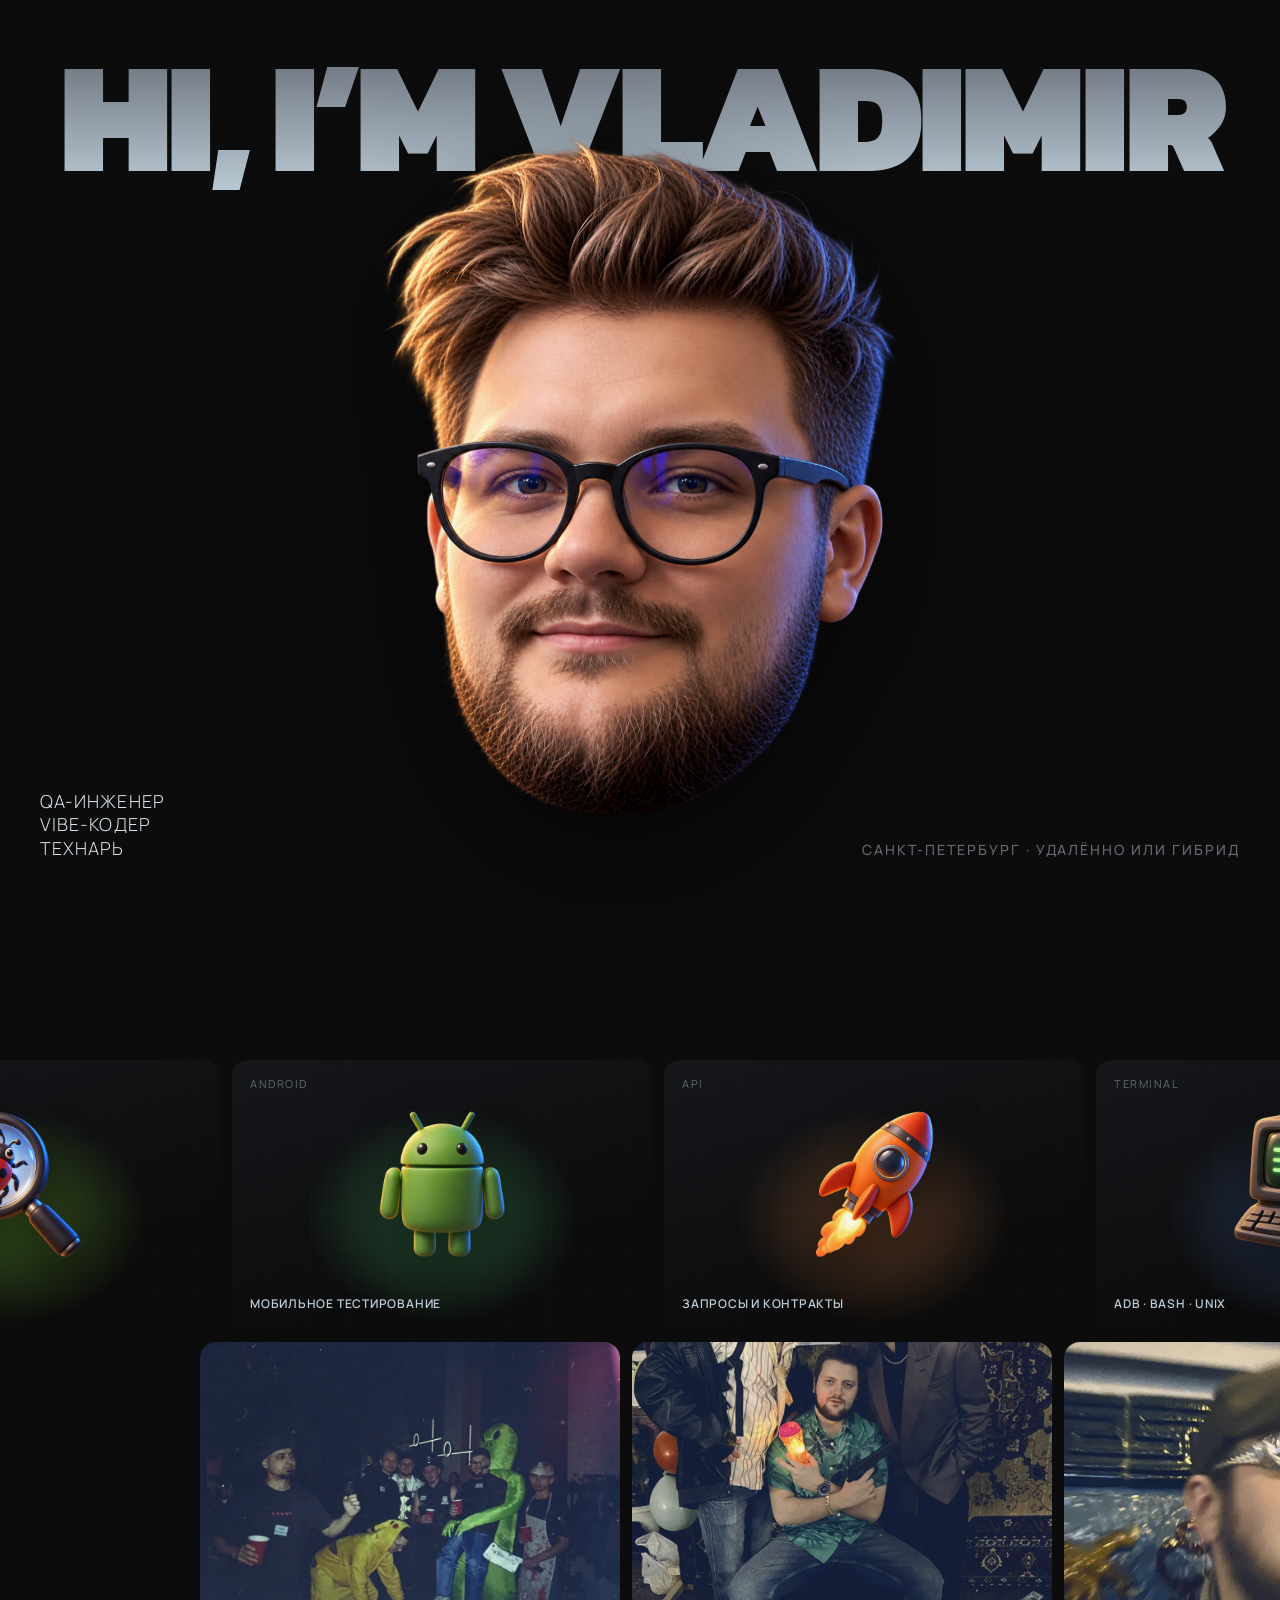
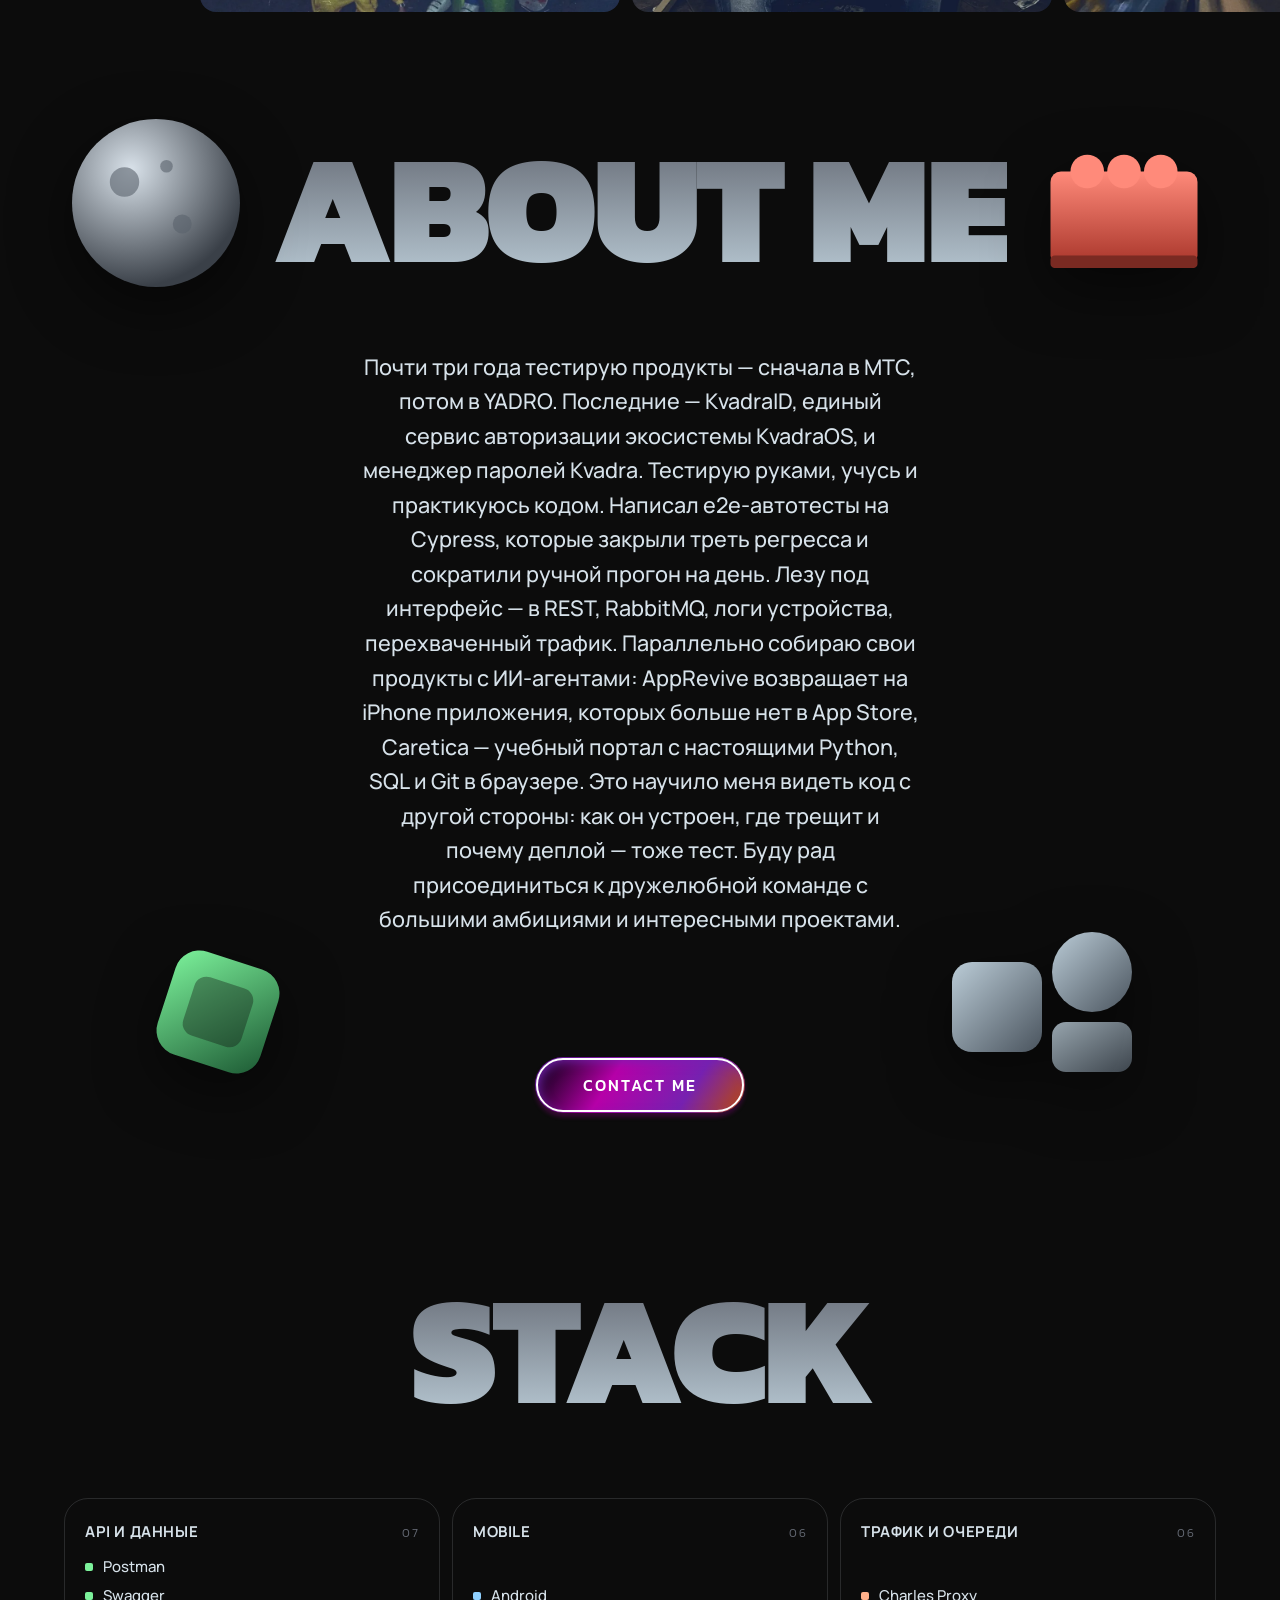
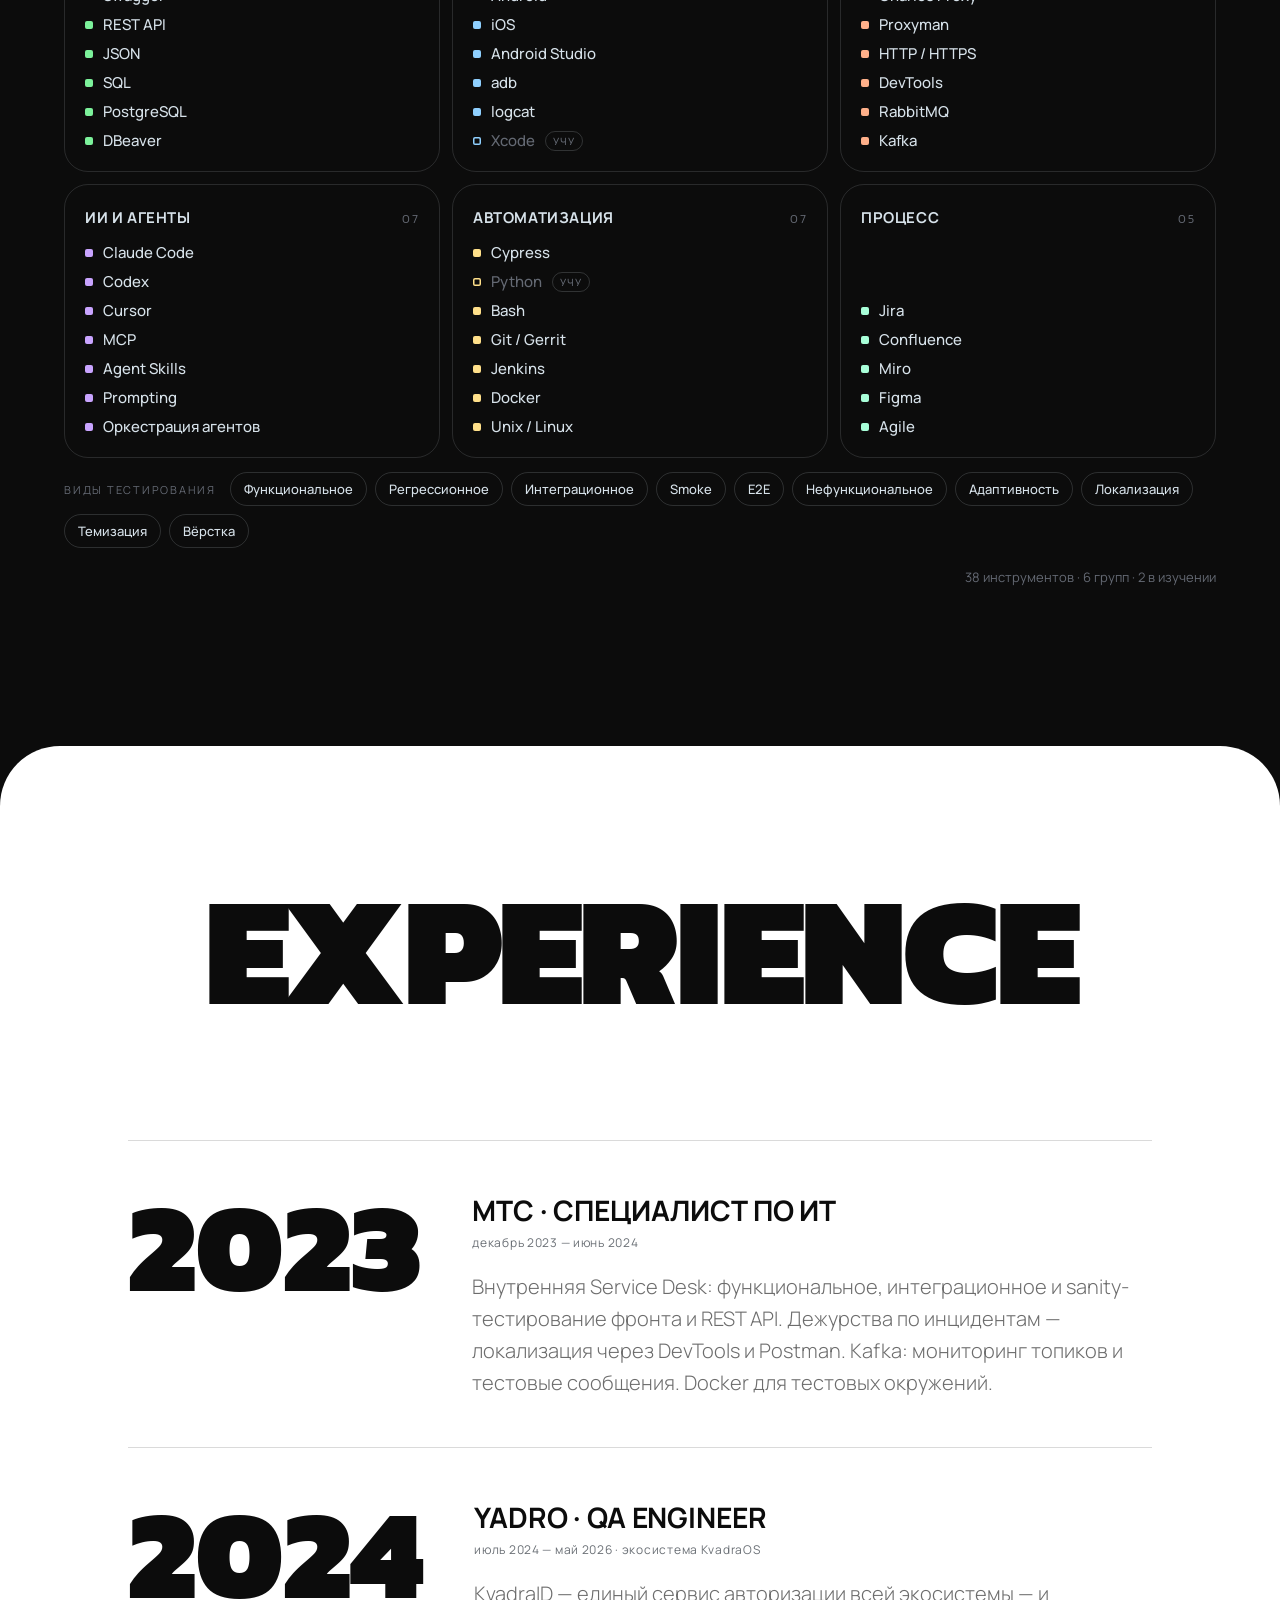
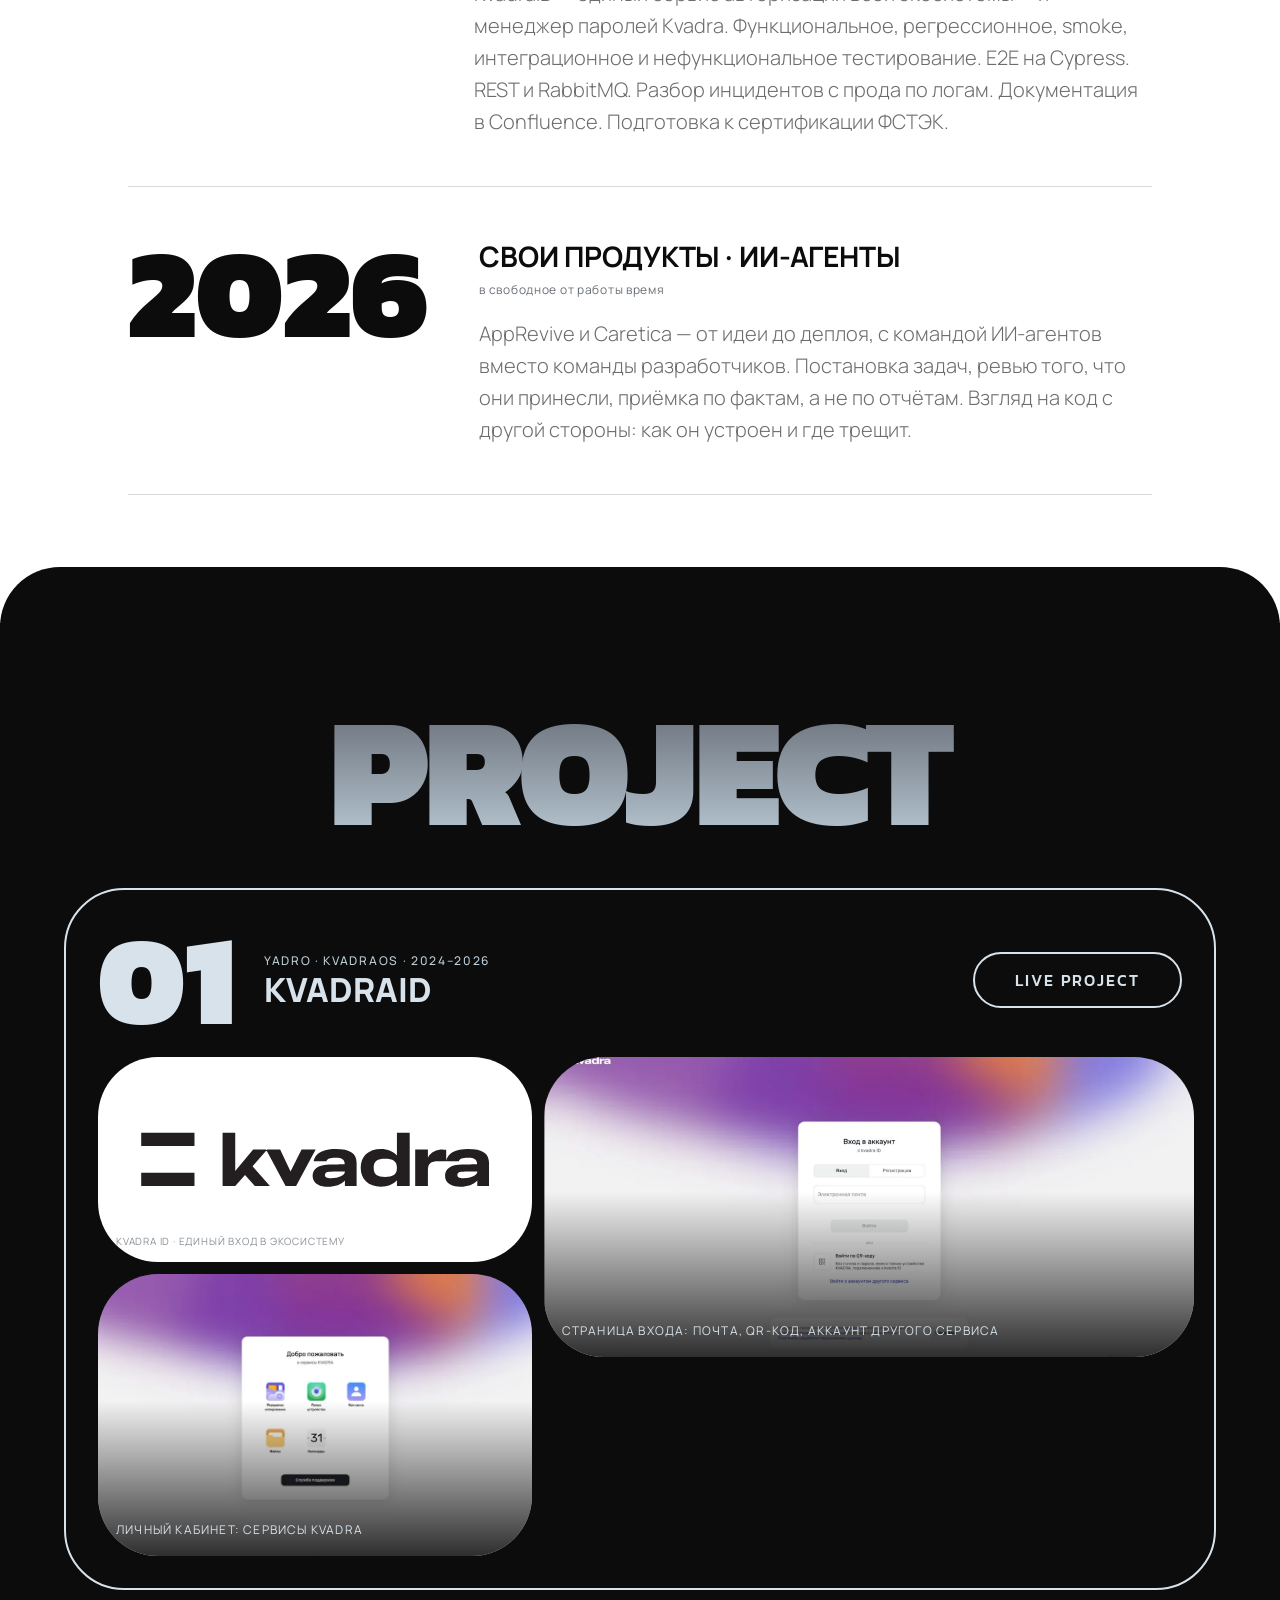
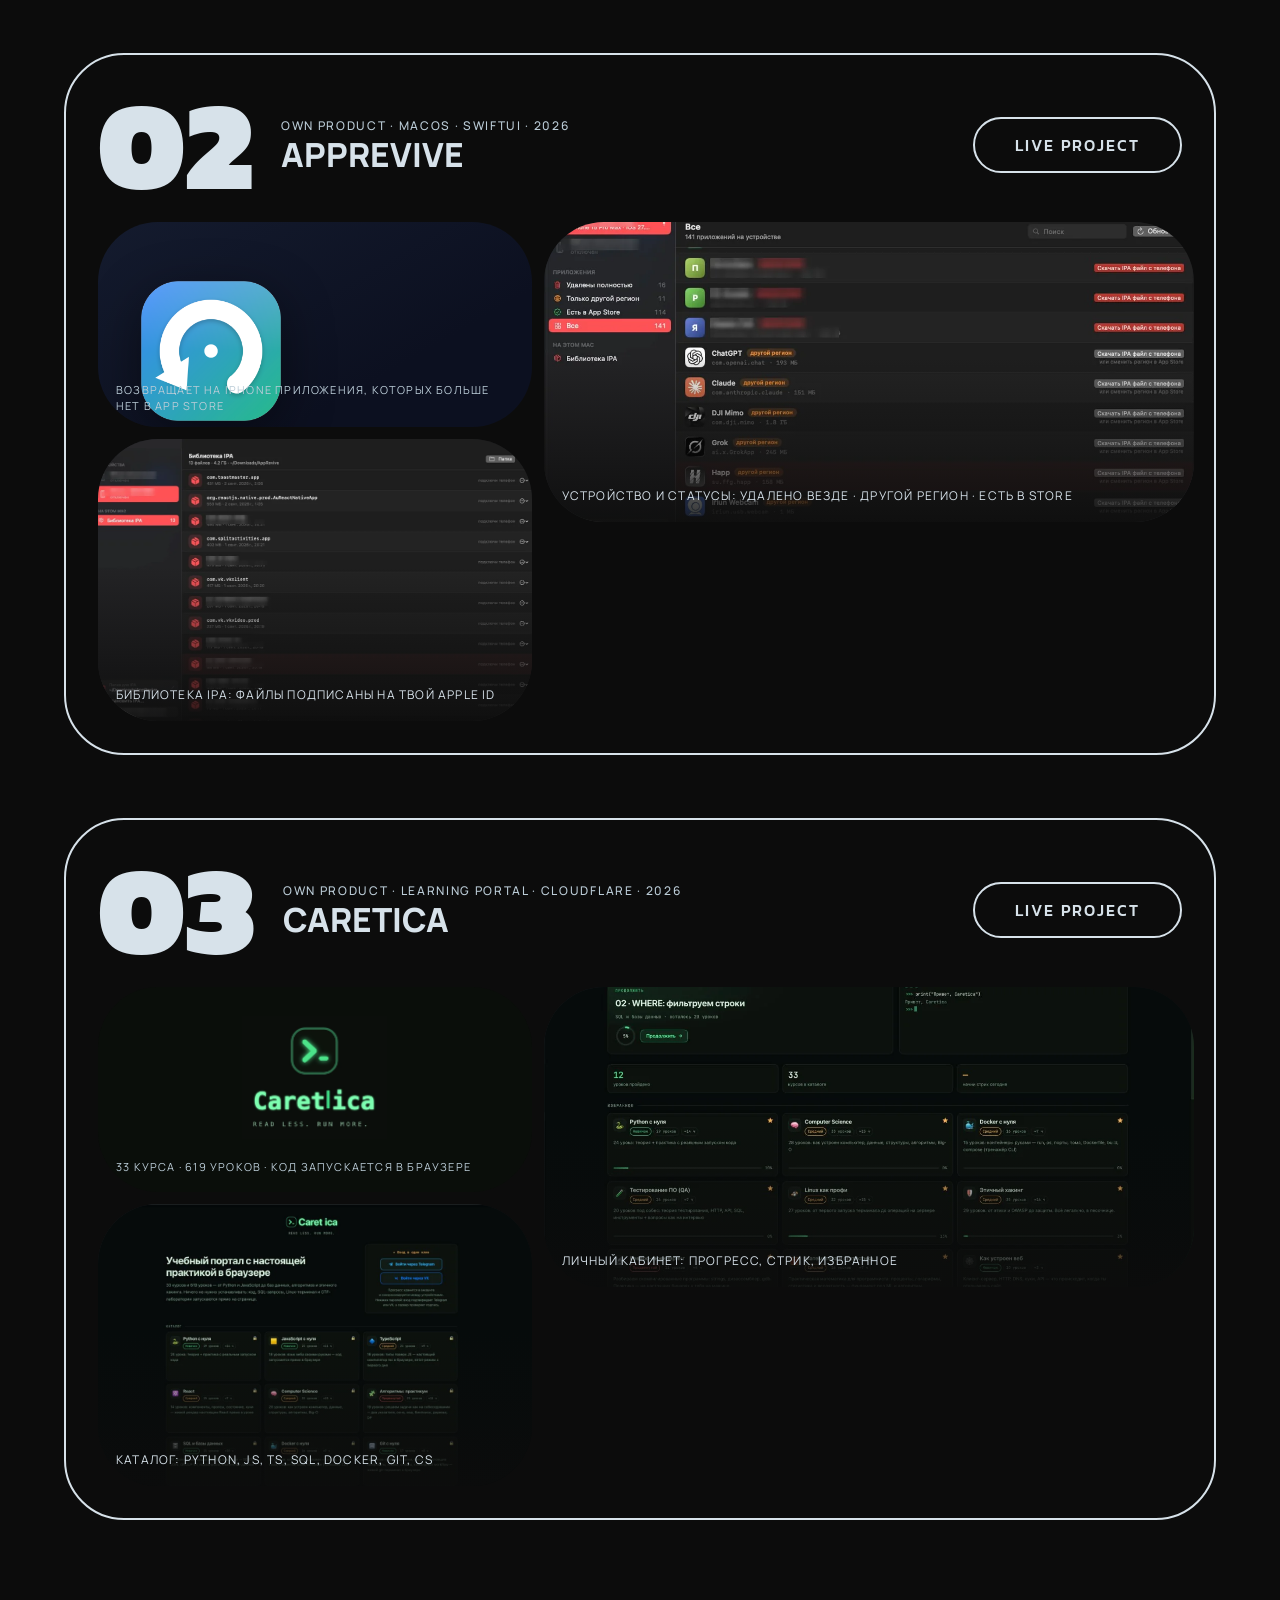
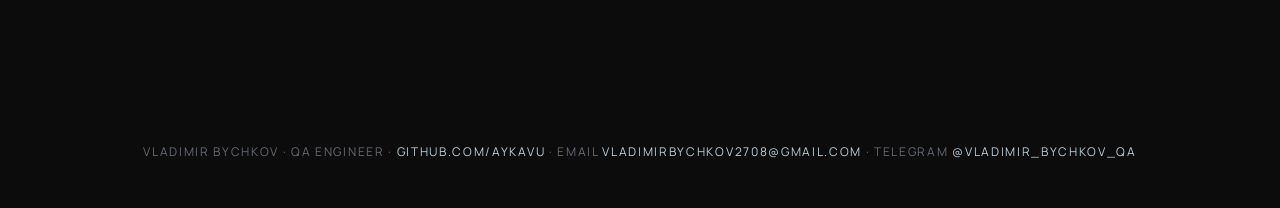
==== commit 682e9dcd: "Адаптив под iPhone и iPad + фавиконка из 3D-аватара Проверено в браузере на 375x667, 393x852, 820x11" ====
--- a/index.html
+++ b/index.html
@@ -2,17 +2,20 @@
 <html lang="ru">
 <head>
 <meta charset="utf-8">
-<meta name="viewport" content="width=device-width, initial-scale=1">
+<meta name="viewport" content="width=device-width, initial-scale=1, viewport-fit=cover">
 <title>Владимир Бычков — QA Engineer</title>
 <meta name="description" content="Владимир Бычков — QA Engineer. Почти три года в тестировании: YADRO (KvadraID, менеджер паролей Kvadra) и МТС. Cypress, API, мобильные приложения, свои продукты с ИИ-агентами.">
-<link rel="icon" href="favicon.png">
+<meta name="theme-color" content="#0C0C0C">
+<link rel="icon" href="favicon.ico" sizes="any">
+<link rel="icon" type="image/png" sizes="32x32" href="favicon-32.png">
+<link rel="icon" type="image/png" sizes="16x16" href="favicon-16.png">
+<link rel="apple-touch-icon" href="apple-touch-icon.png">
 <meta property="og:type" content="website">
 <meta property="og:title" content="Владимир Бычков — QA Engineer">
 <meta property="og:description" content="Владимир Бычков — QA Engineer. Почти три года в тестировании: YADRO (KvadraID, менеджер паролей Kvadra) и МТС. Cypress, API, мобильные приложения, свои продукты с ИИ-агентами.">
 <meta property="og:url" content="https://aykavu.github.io/">
-<meta property="og:image" content="https://aykavu.github.io/img/cv/5a32a8637f.png">
-<meta name="twitter:card" content="summary_large_image">
-<!-- Яндекс.Метрика (перенесена со старой версии сайта) -->
+<meta property="og:image" content="https://aykavu.github.io/apple-touch-icon.png">
+<meta name="twitter:card" content="summary">
 <script type="text/javascript">
    (function(m,e,t,r,i,k,a){m[i]=m[i]||function(){(m[i].a=m[i].a||[]).push(arguments)};
    m[i].l=1*new Date();
@@ -21,7 +24,6 @@
    (window, document, "script", "https://mc.yandex.ru/metrika/tag.js", "ym");
    ym(97552714, "init", {clickmap:true, trackLinks:true, accurateTrackBounce:true, webvisor:true});
 </script>
-<noscript><div><img src="https://mc.yandex.ru/watch/97552714" style="position:absolute; left:-9999px;" alt=""></div></noscript>
 <link rel="preconnect" href="https://fonts.googleapis.com">
 <link rel="preconnect" href="https://fonts.gstatic.com" crossorigin>
 <link rel="stylesheet" href="https://fonts.googleapis.com/css2?family=Kanit:wght@300;400;500;600;700;800;900&family=Manrope:wght@300;400;500;600;700;800&display=swap">
@@ -240,7 +242,7 @@
   .logo-shot img { position: absolute; inset: 14% 8% 26%; width: auto; height: auto; max-width: 84%; max-height: 60%;
     margin: auto; object-fit: contain; }
   .logo-shot span { z-index: 1; color: var(--g2); font-size: 11px; line-height: 1.4; }
-  .ar-shot { background: linear-gradient(150deg, #141b2e, #0c1020 70%); align-items: center; justify-content: center; padding: 14% 10%; }
+  .ar-shot { background: linear-gradient(150deg, #141b2e, #0c1020 70%); align-items: center; justify-content: flex-start; padding: 12% 10% 0; }
   .ar-shot::before { display: none; }
   .ar-shot .ar-logo { position: static; width: clamp(76px, 44%, 140px); height: auto; margin: 0;
     filter: drop-shadow(0 14px 26px rgba(0,0,0,.45)); }
@@ -257,6 +259,27 @@
   .footer { background: var(--bg); text-align: center; padding: 0 20px 48px; font-family: var(--font-body); font-size: 12px; letter-spacing: .14em; text-transform: uppercase; color: var(--g1); }
   .footer a { color: var(--g2); }
 
+  /* ---------- iPhone ---------- */
+  @media (max-width: 640px) {
+    .card { padding: 14px; border-radius: 28px; position: static; transform: none !important; }
+    .card-wrap { height: auto; margin-bottom: 18px; }
+    .card-top { gap: 10px 16px; }
+    .card-num { font-size: clamp(2.4rem, 13vw, 3.4rem); }
+    .card-grid { grid-template-columns: 1fr; gap: 10px; }
+    .shot { border-radius: 24px; padding: 14px; font-size: 11px; }
+    .shot.s1 { height: 190px; }
+    .shot.s2 { height: 200px; }
+    .shot.s3 { min-height: 220px; height: 220px; }
+    .hero-lede { max-width: 60%; font-size: 12px; letter-spacing: .04em; }
+    .hero-status { font-size: 10px; max-width: 38%; }
+    .projects h2, .stack-sec h2, .about h2, .services h2 { font-size: clamp(2.6rem, 15vw, 4rem); }
+  }
+  /* ---------- iPad ---------- */
+  @media (min-width: 641px) and (max-width: 1024px) {
+    .shot { padding: 16px; font-size: 11px; }
+    .card-num { font-size: clamp(2.8rem, 9vw, 5rem); }
+  }
+
   @media (prefers-reduced-motion: reduce) {
     html { scroll-behavior: auto; scroll-snap-type: none; }
     .js .fade { opacity: 1; transform: none; transition: none; }
@@ -265,7 +288,6 @@
     .card { transform: none !important; }
   }
 </style>
-
 </head>
 <body>
 <div id="root">
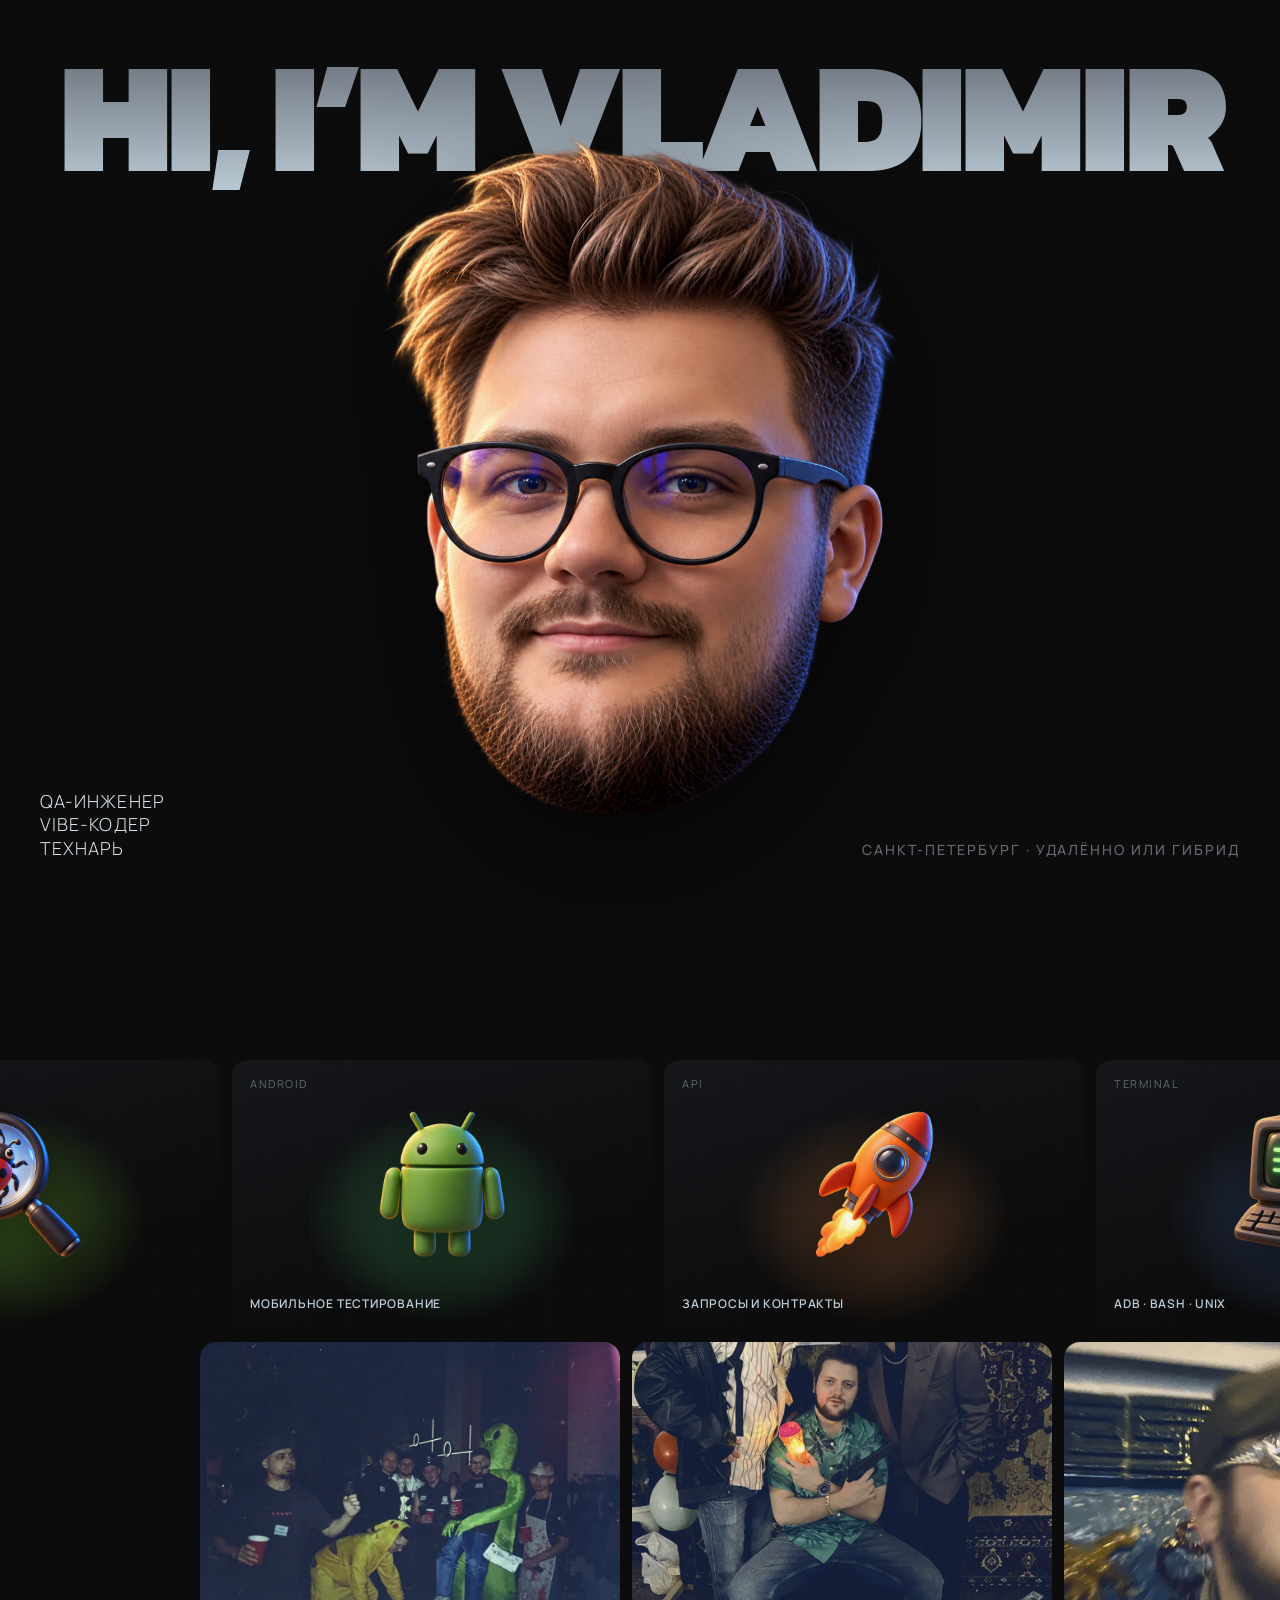
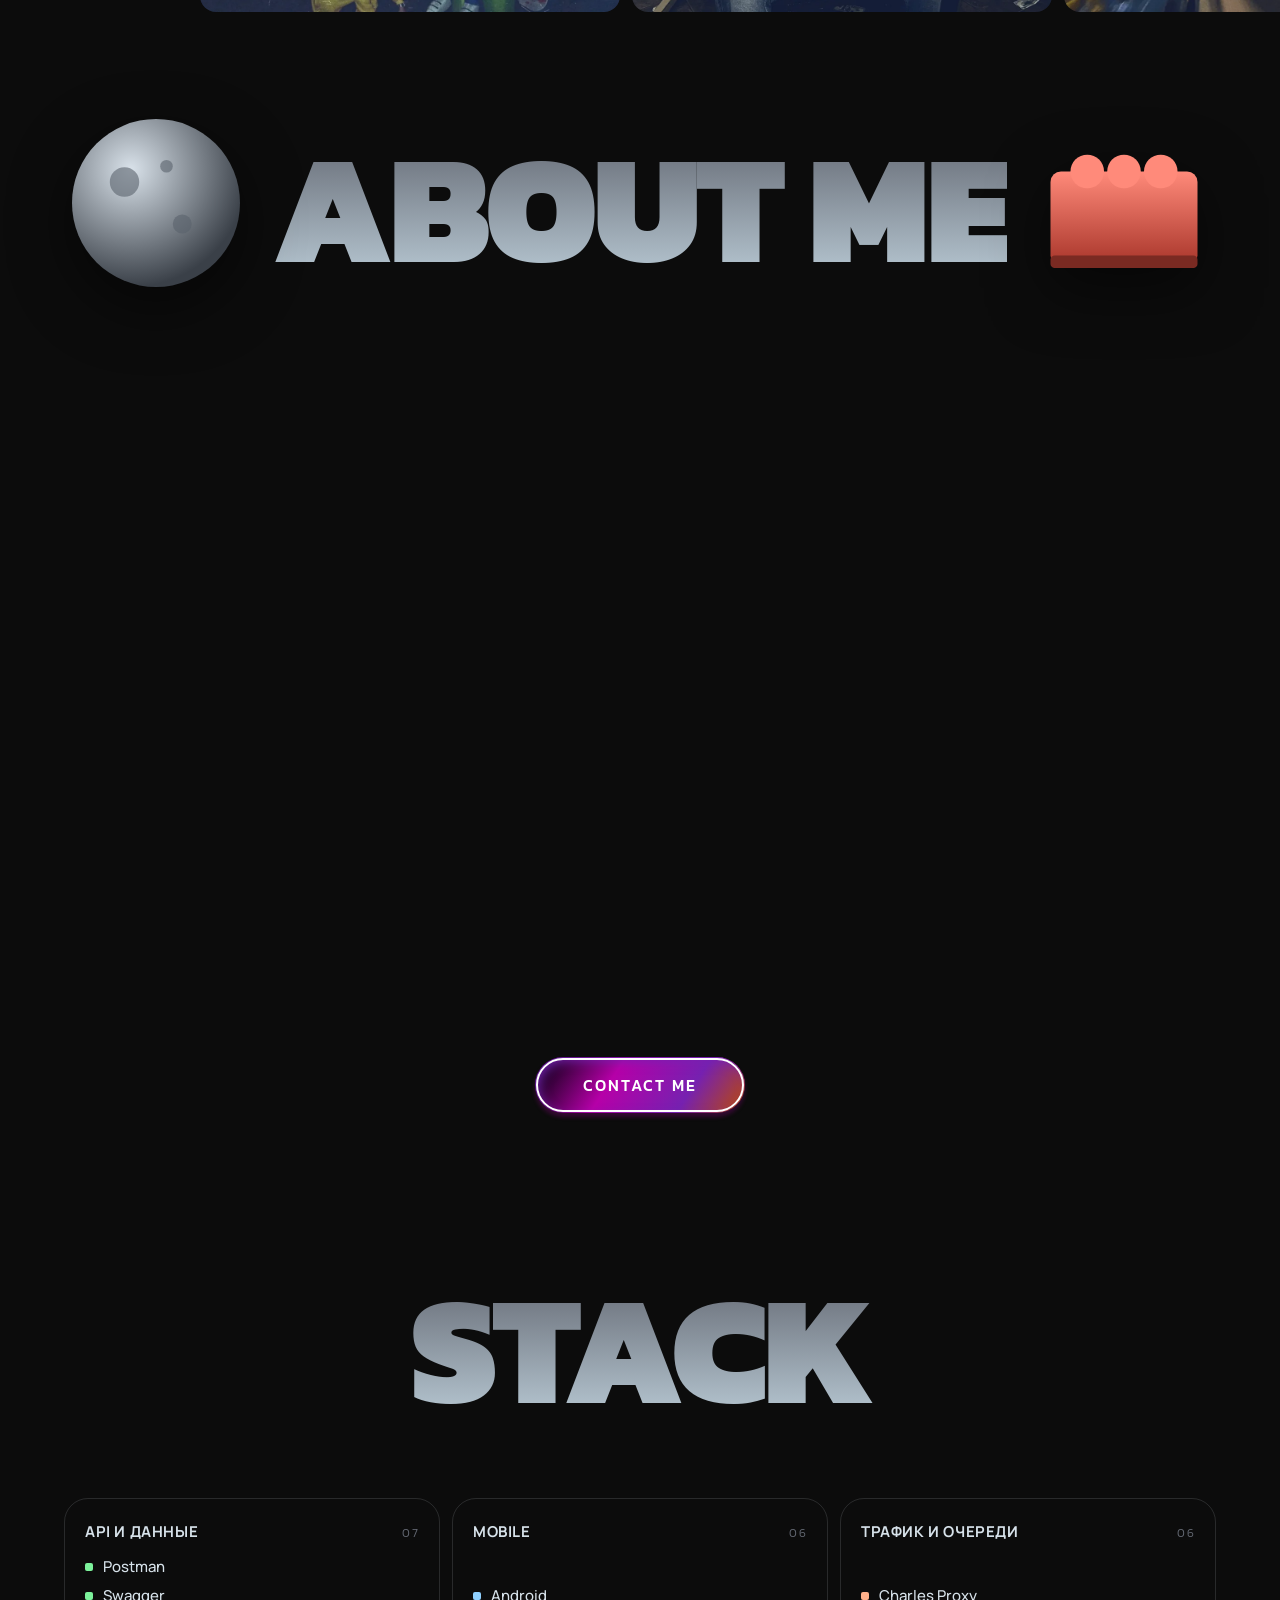
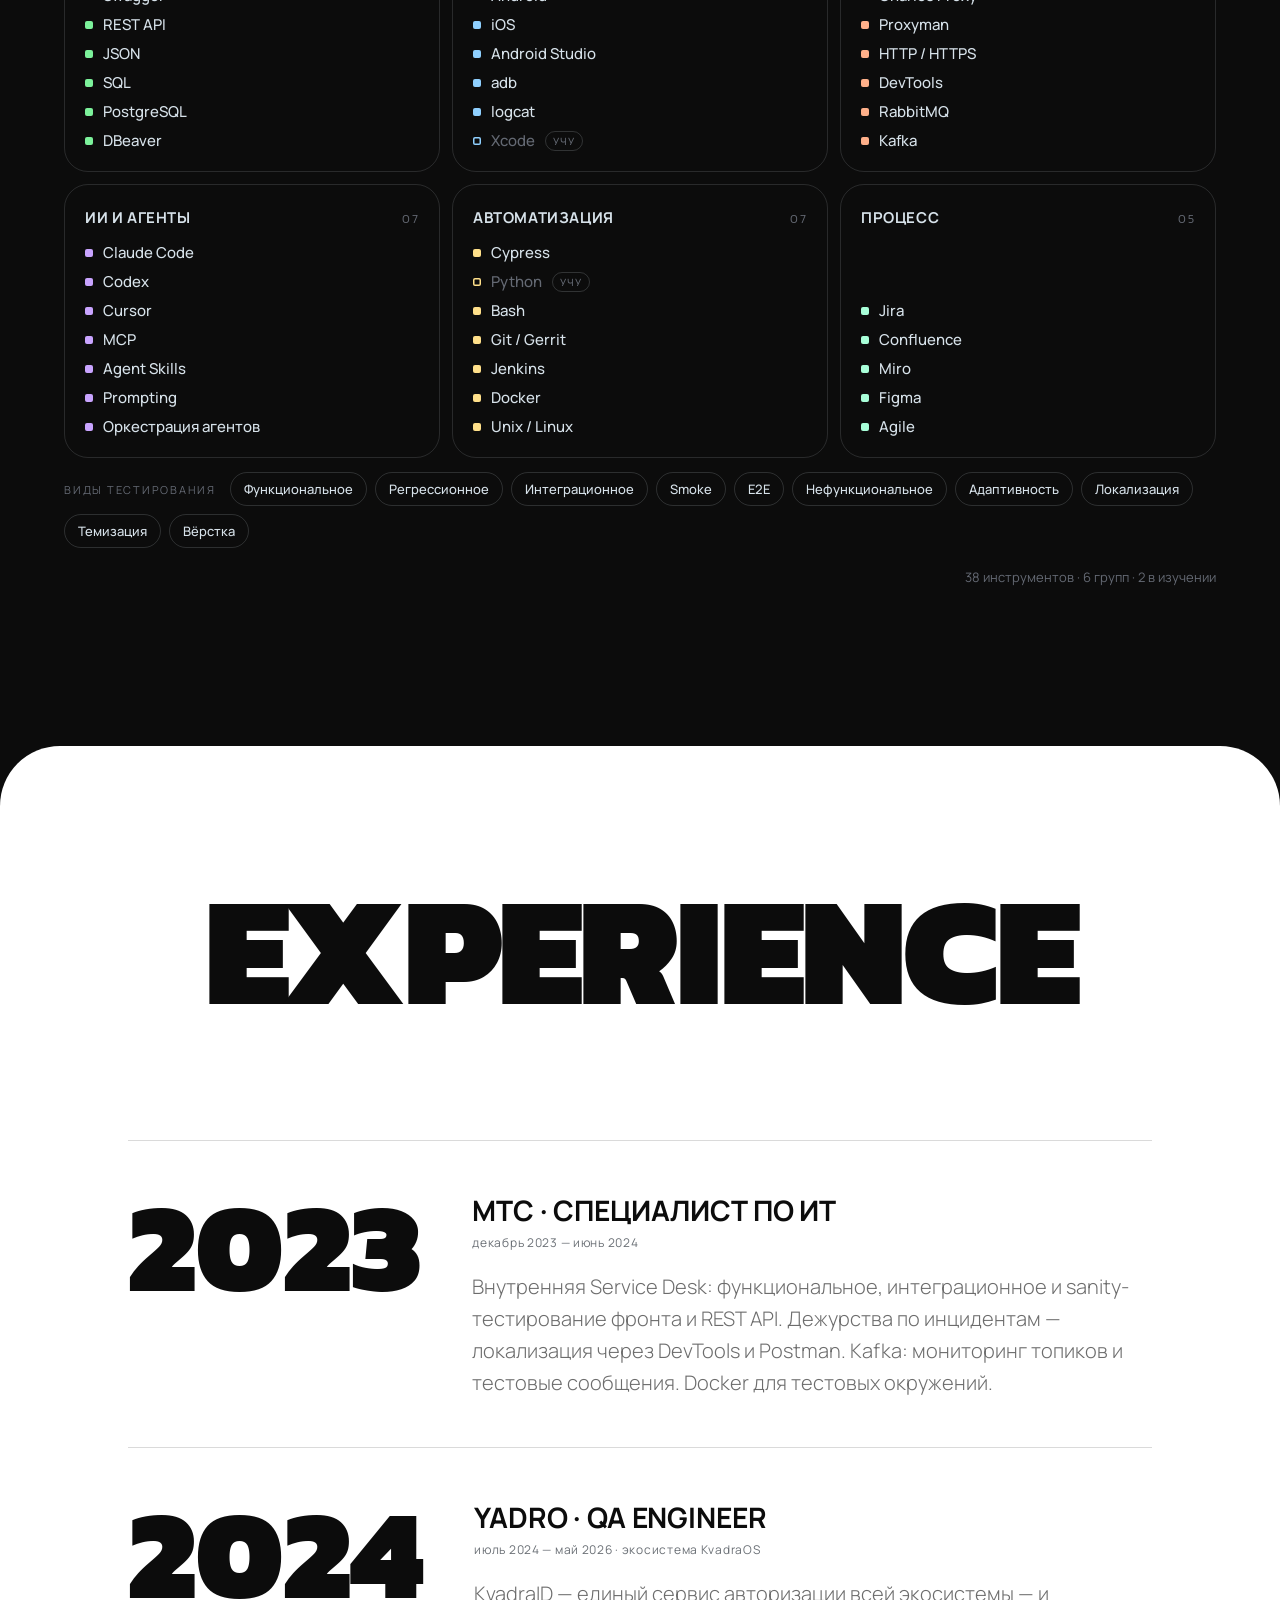
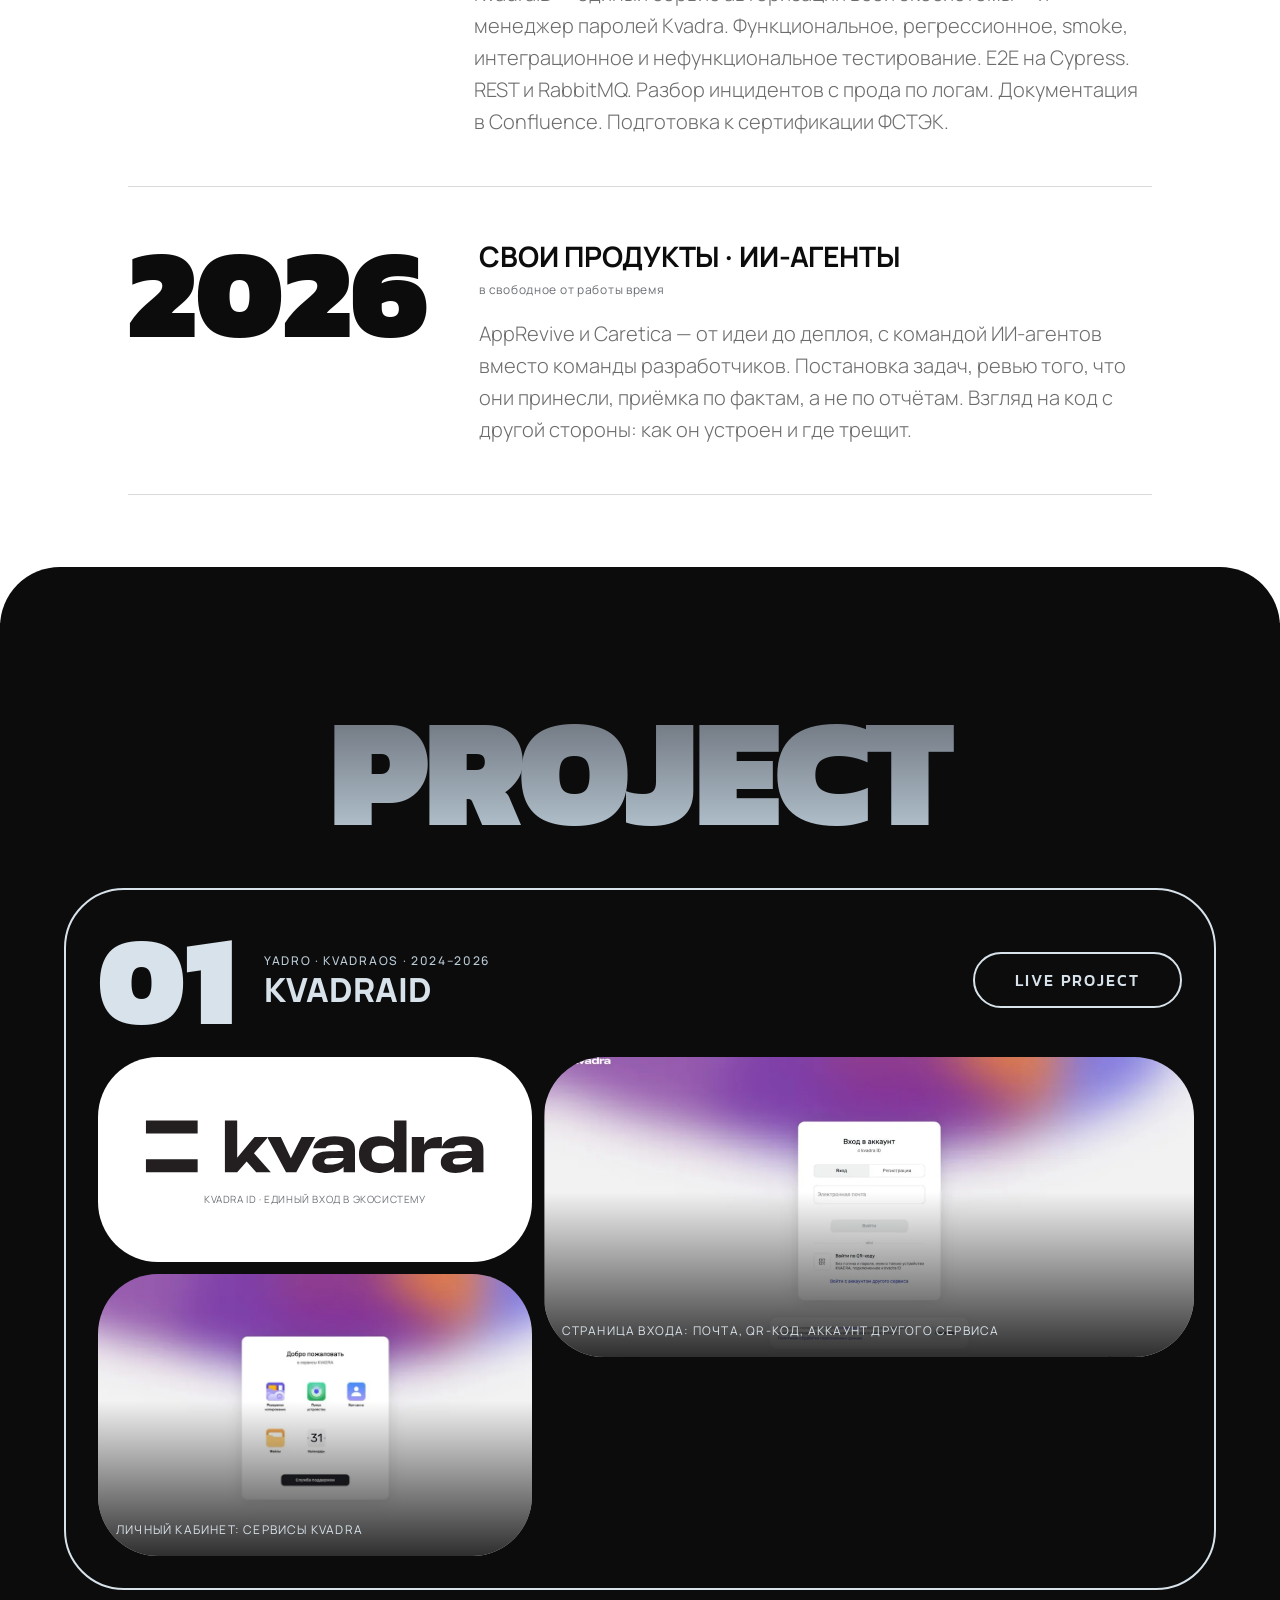
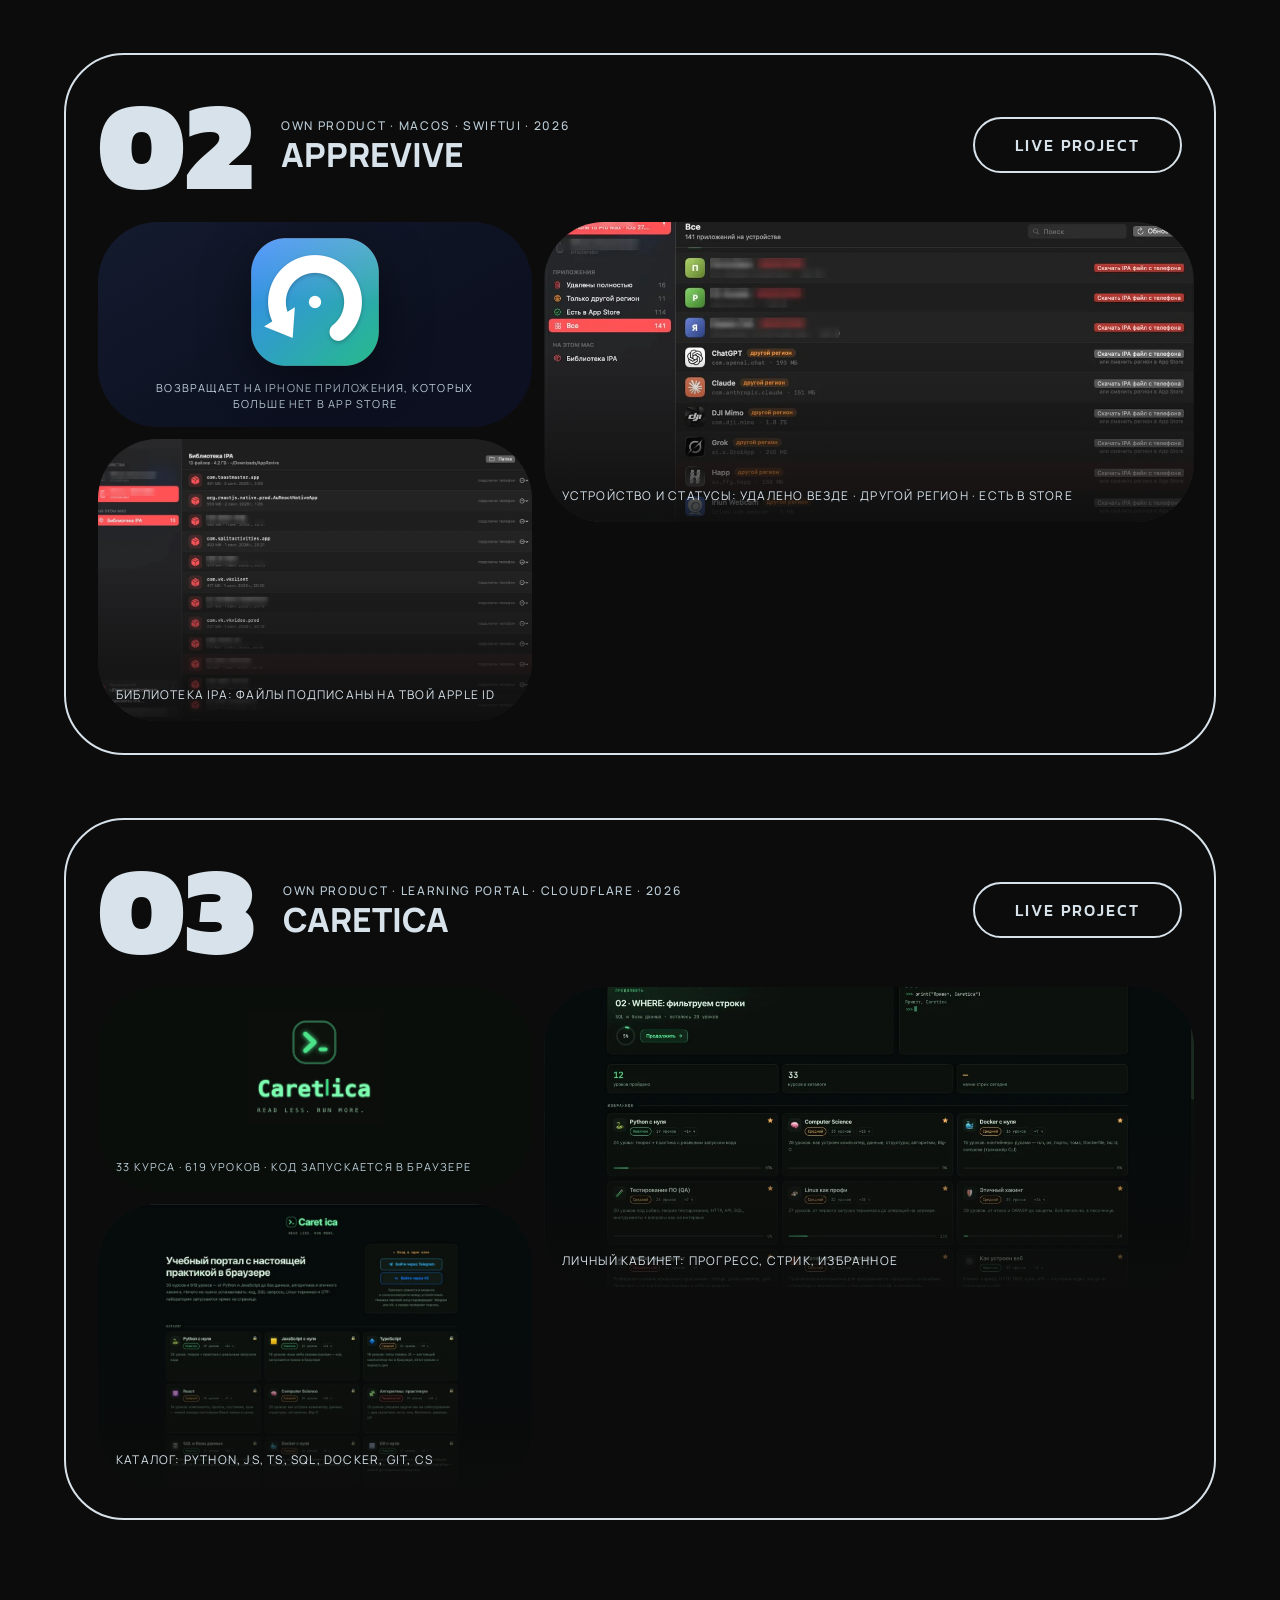
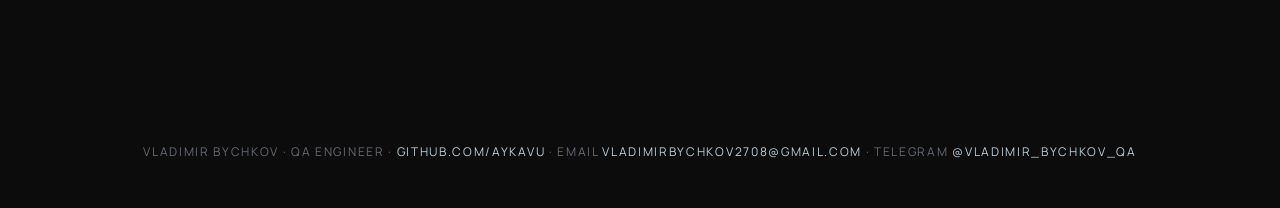
==== commit 06bab581: "Логотипы по центру плашек, декор не перекрывает заголовок About Проверено в браузере на 375x667, 393" ====
--- a/index.html
+++ b/index.html
@@ -239,19 +239,22 @@
   .shot img { position: absolute; inset: 0; width: 100%; height: 100%; object-fit: cover; object-position: center; }
   .logo-shot { background: #0a0e0a; }
   .logo-shot::before { display: none; }
-  .logo-shot img { position: absolute; inset: 14% 8% 26%; width: auto; height: auto; max-width: 84%; max-height: 60%;
+  .logo-shot img { position: absolute; inset: 10% 8% 32%; width: auto; height: auto; max-width: 86%; max-height: 56%;
     margin: auto; object-fit: contain; }
   .logo-shot span { z-index: 1; color: var(--g2); font-size: 11px; line-height: 1.4; }
-  .ar-shot { background: linear-gradient(150deg, #141b2e, #0c1020 70%); align-items: center; justify-content: flex-start; padding: 12% 10% 0; }
+  .ar-shot { background: linear-gradient(150deg, #141b2e, #0c1020 70%); flex-direction: column;
+    align-items: center; justify-content: center; gap: 14px; padding: 16px; }
   .ar-shot::before { display: none; }
-  .ar-shot .ar-logo { position: static; width: clamp(76px, 44%, 140px); height: auto; margin: 0;
+  .ar-shot .ar-logo { position: static; width: clamp(72px, 38%, 128px); height: auto; margin: auto 0 0;
     filter: drop-shadow(0 14px 26px rgba(0,0,0,.45)); }
-  .ar-shot span:last-child { position: absolute; left: 18px; right: 18px; bottom: 14px; color: var(--g2); font-size: 11px; line-height: 1.4; }
-  .brand-shot { background: #fff; color: #231f20; align-items: center; justify-content: center; padding: 12% 8%; }
+  .ar-shot span:last-child { position: static; margin: 0 auto auto; max-width: 92%; text-align: center;
+    color: var(--g2); font-size: 11px; line-height: 1.45; }
+  .brand-shot { background: #fff; color: #231f20; flex-direction: column; align-items: center;
+    justify-content: center; gap: 12px; padding: 16px; }
   .brand-shot::before { display: none; }
-  .brand-shot .brand-logo { position: static; width: 100%; height: auto; margin: 0; color: #231f20; }
-  .brand-shot span:last-child { position: absolute; left: 18px; right: 18px; bottom: 14px;
-    color: #8a8f96; font-size: 10px; letter-spacing: .08em; }
+  .brand-shot .brand-logo { position: static; width: 88%; height: auto; margin: auto 0 0; color: #231f20; }
+  .brand-shot span:last-child { position: static; margin: 0 auto auto; max-width: 92%; text-align: center;
+    color: #6e737a; font-size: 10px; line-height: 1.45; letter-spacing: .06em; }
   .shot.has-img::after { content: ""; position: absolute; inset: 0; background: linear-gradient(180deg, transparent 45%, rgba(12,12,12,.85)); }
   .shot.has-img span { z-index: 1; }
   .todo { color: #ffb08a; }
@@ -261,6 +264,13 @@
 
   /* ---------- iPhone ---------- */
   @media (max-width: 640px) {
+    .about { padding-top: 132px; padding-bottom: 112px; }
+    .deco { opacity: .45; }
+    .deco.tl { width: 84px; top: 2%; left: -2%; }
+    .deco.tr { width: 84px; top: 2%; right: -2%; }
+    .deco.bl { width: 76px; bottom: 3%; left: 0; }
+    .deco.br { width: 88px; bottom: 3%; right: 0; }
+    .about h2 { position: relative; z-index: 2; }
     .card { padding: 14px; border-radius: 28px; position: static; transform: none !important; }
     .card-wrap { height: auto; margin-bottom: 18px; }
     .card-top { gap: 10px 16px; }
@@ -276,6 +286,13 @@
   }
   /* ---------- iPad ---------- */
   @media (min-width: 641px) and (max-width: 1024px) {
+    .about { padding-top: 150px; padding-bottom: 130px; }
+    .about h2 { position: relative; z-index: 2; }
+    .deco { opacity: .6; }
+    .deco.tl { width: 130px; top: 2%; left: 0; }
+    .deco.tr { width: 130px; top: 2%; right: 0; }
+    .deco.bl { width: 120px; bottom: 4%; left: 2%; }
+    .deco.br { width: 138px; bottom: 4%; right: 2%; }
     .shot { padding: 16px; font-size: 11px; }
     .card-num { font-size: clamp(2.8rem, 9vw, 5rem); }
   }
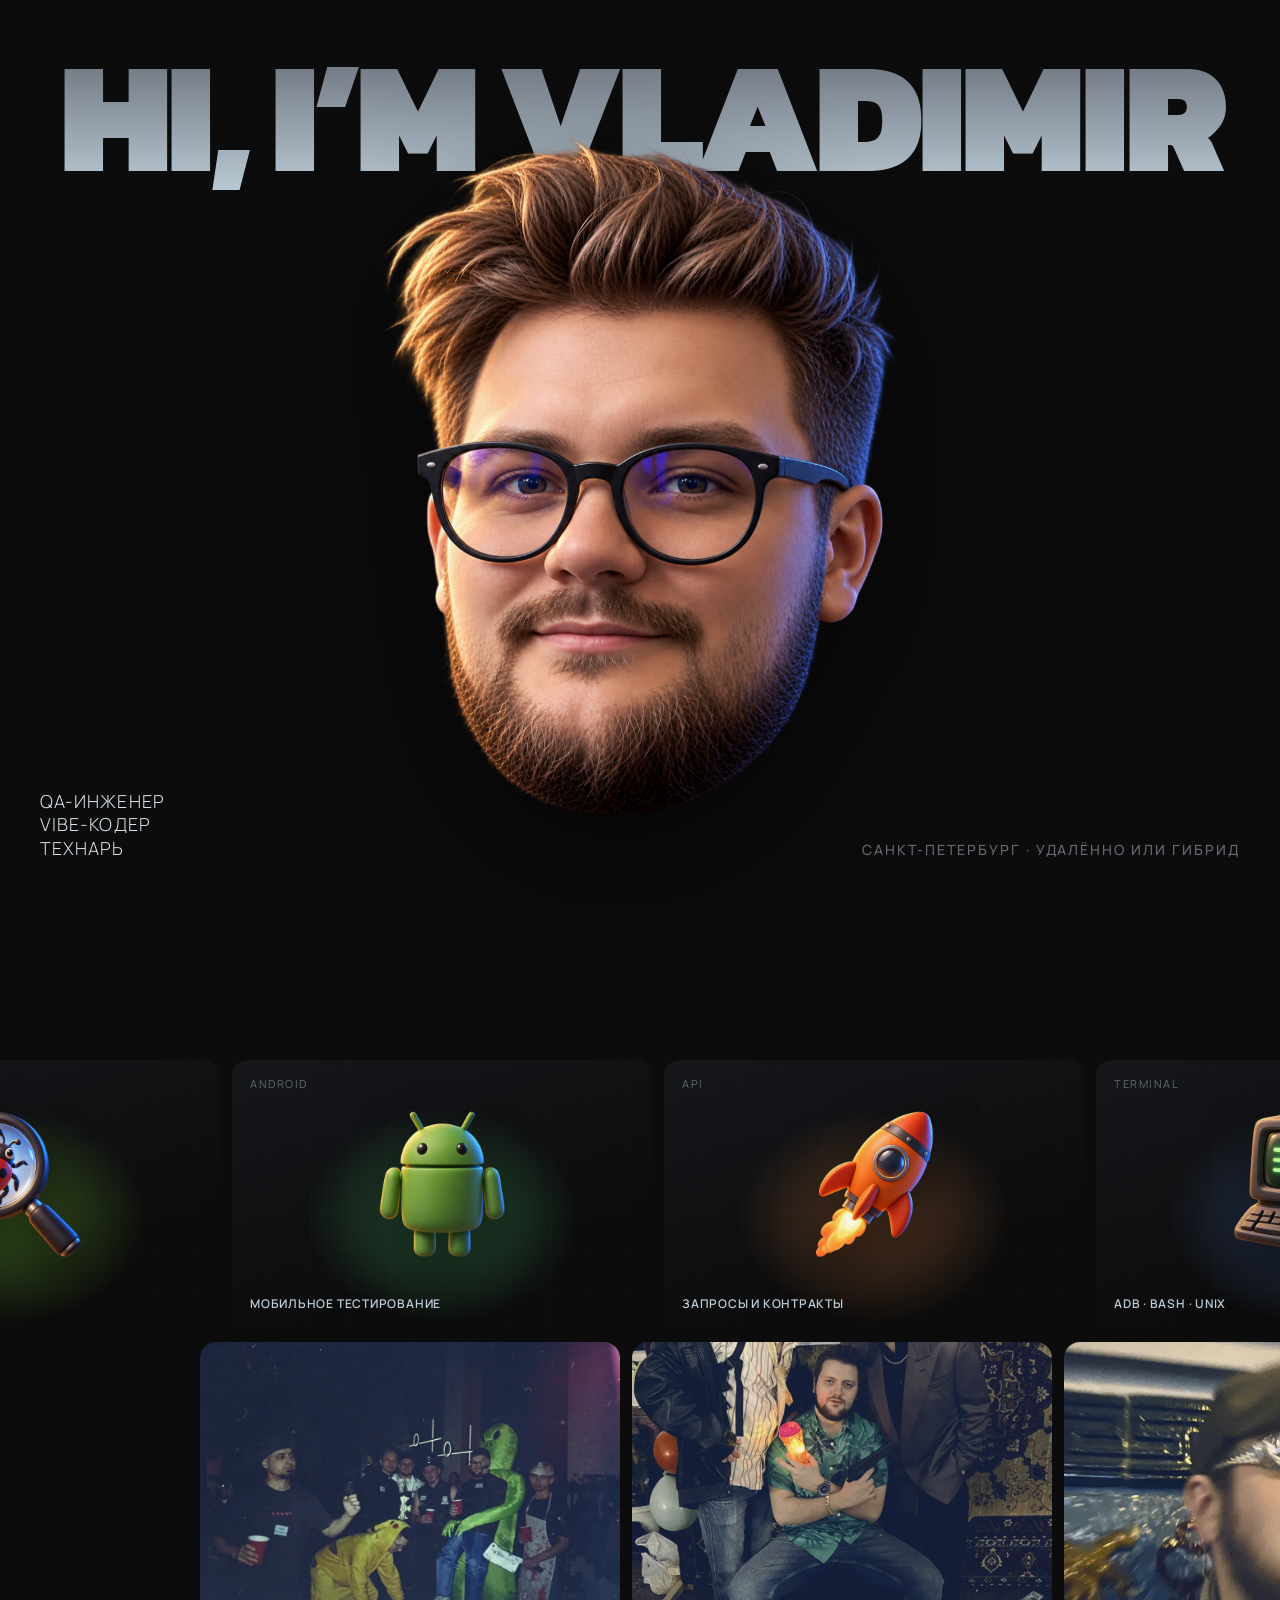
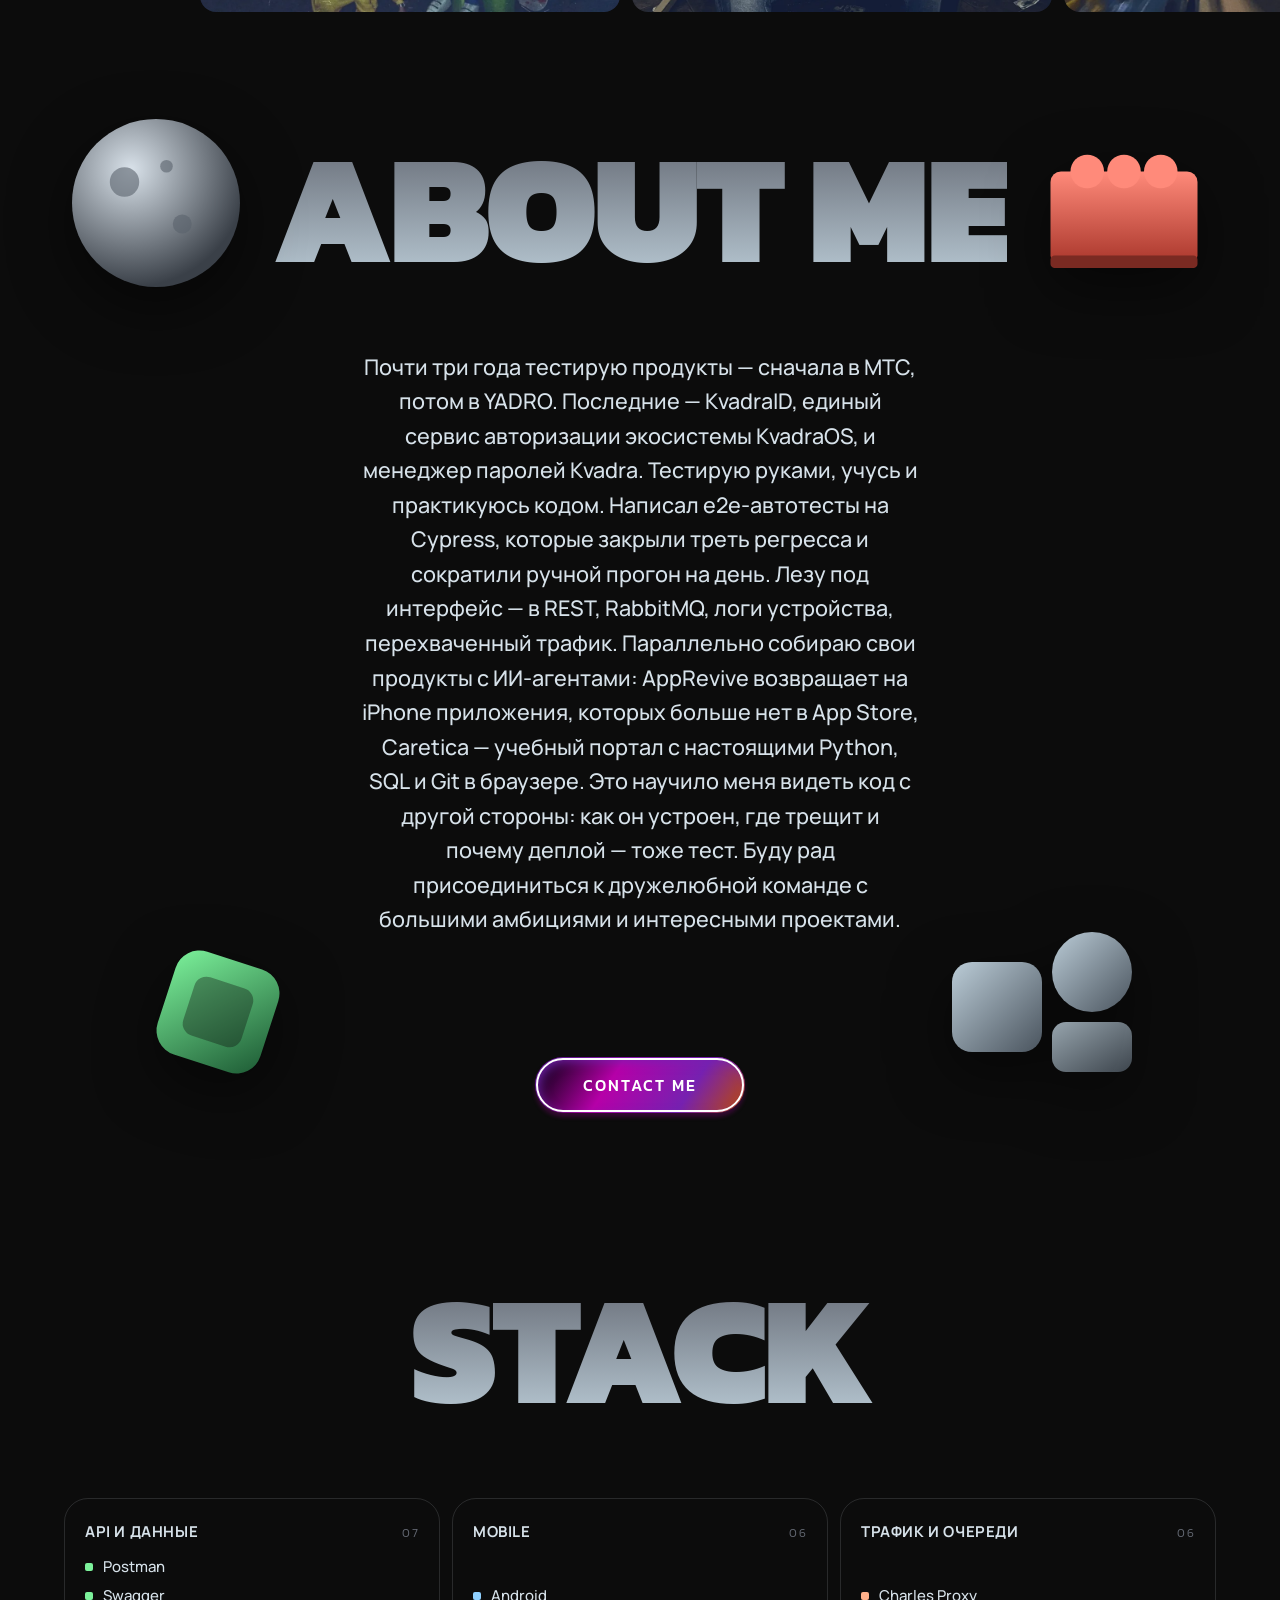
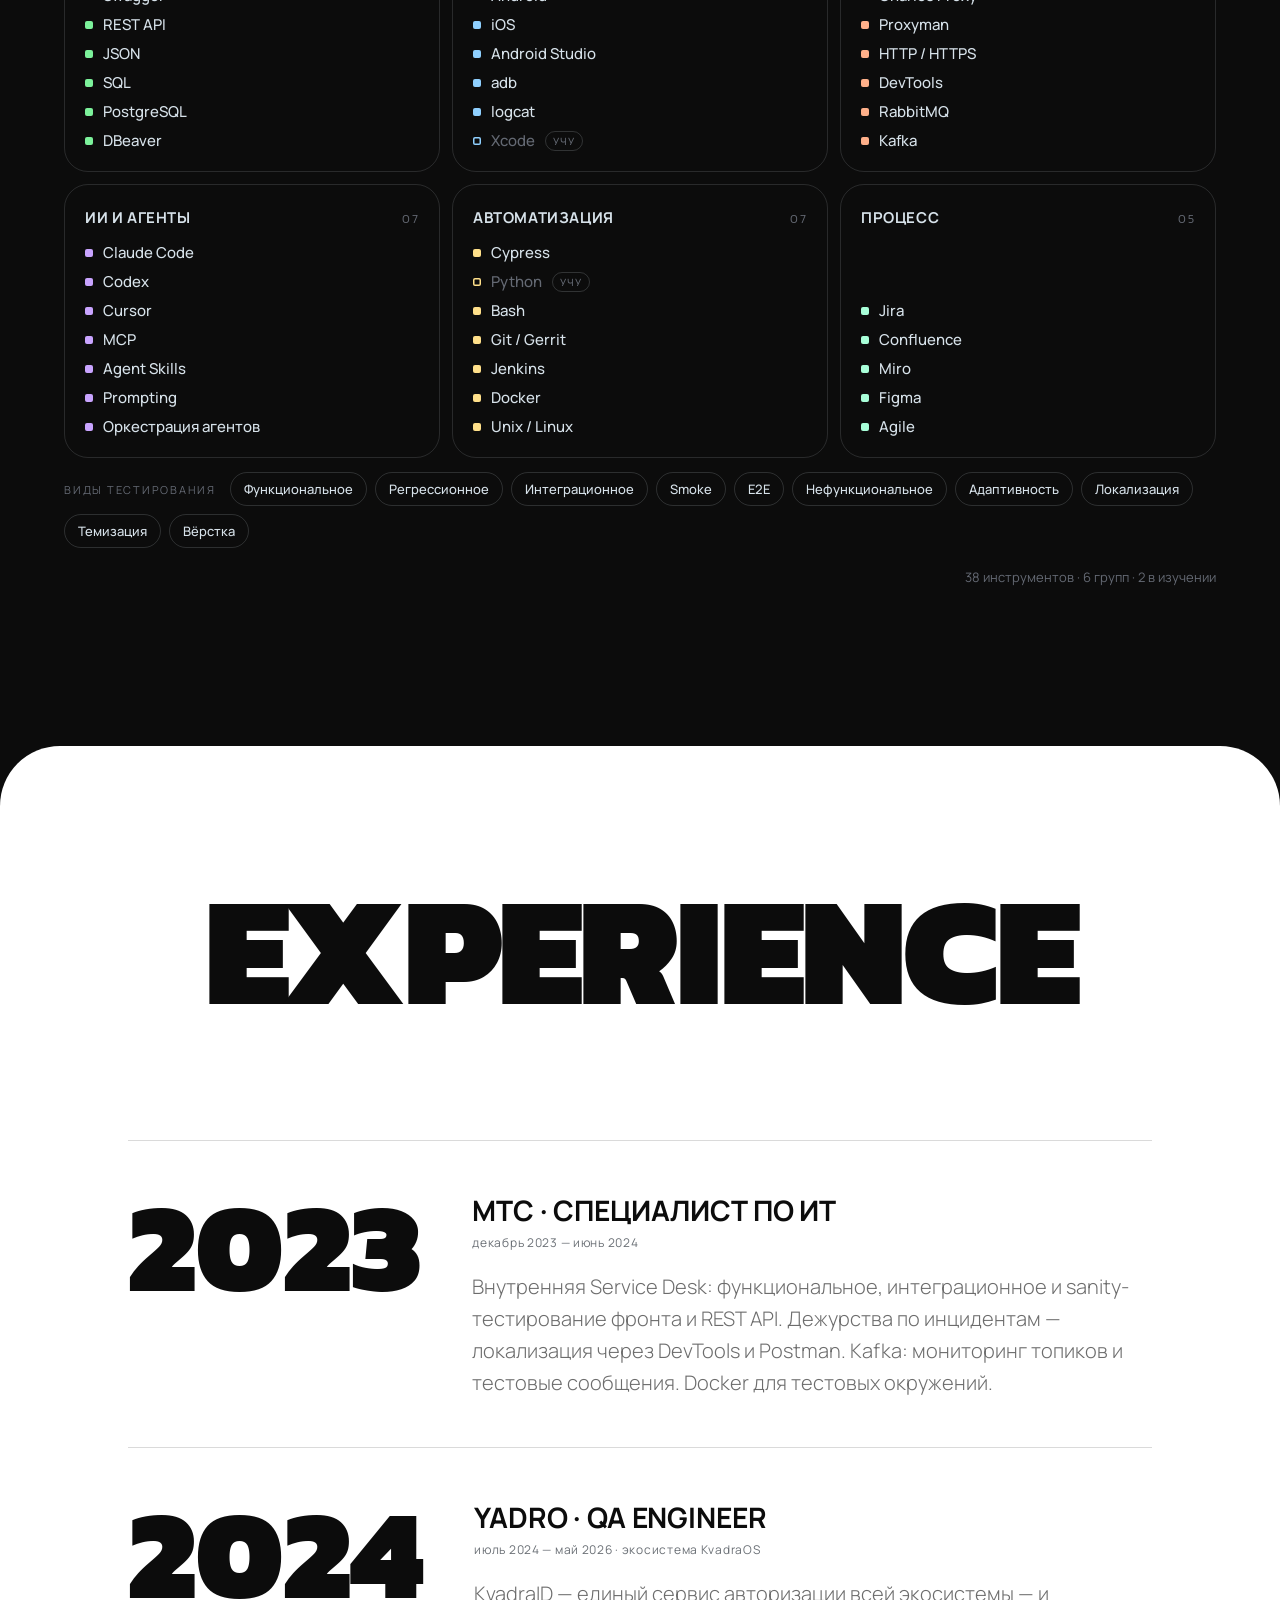
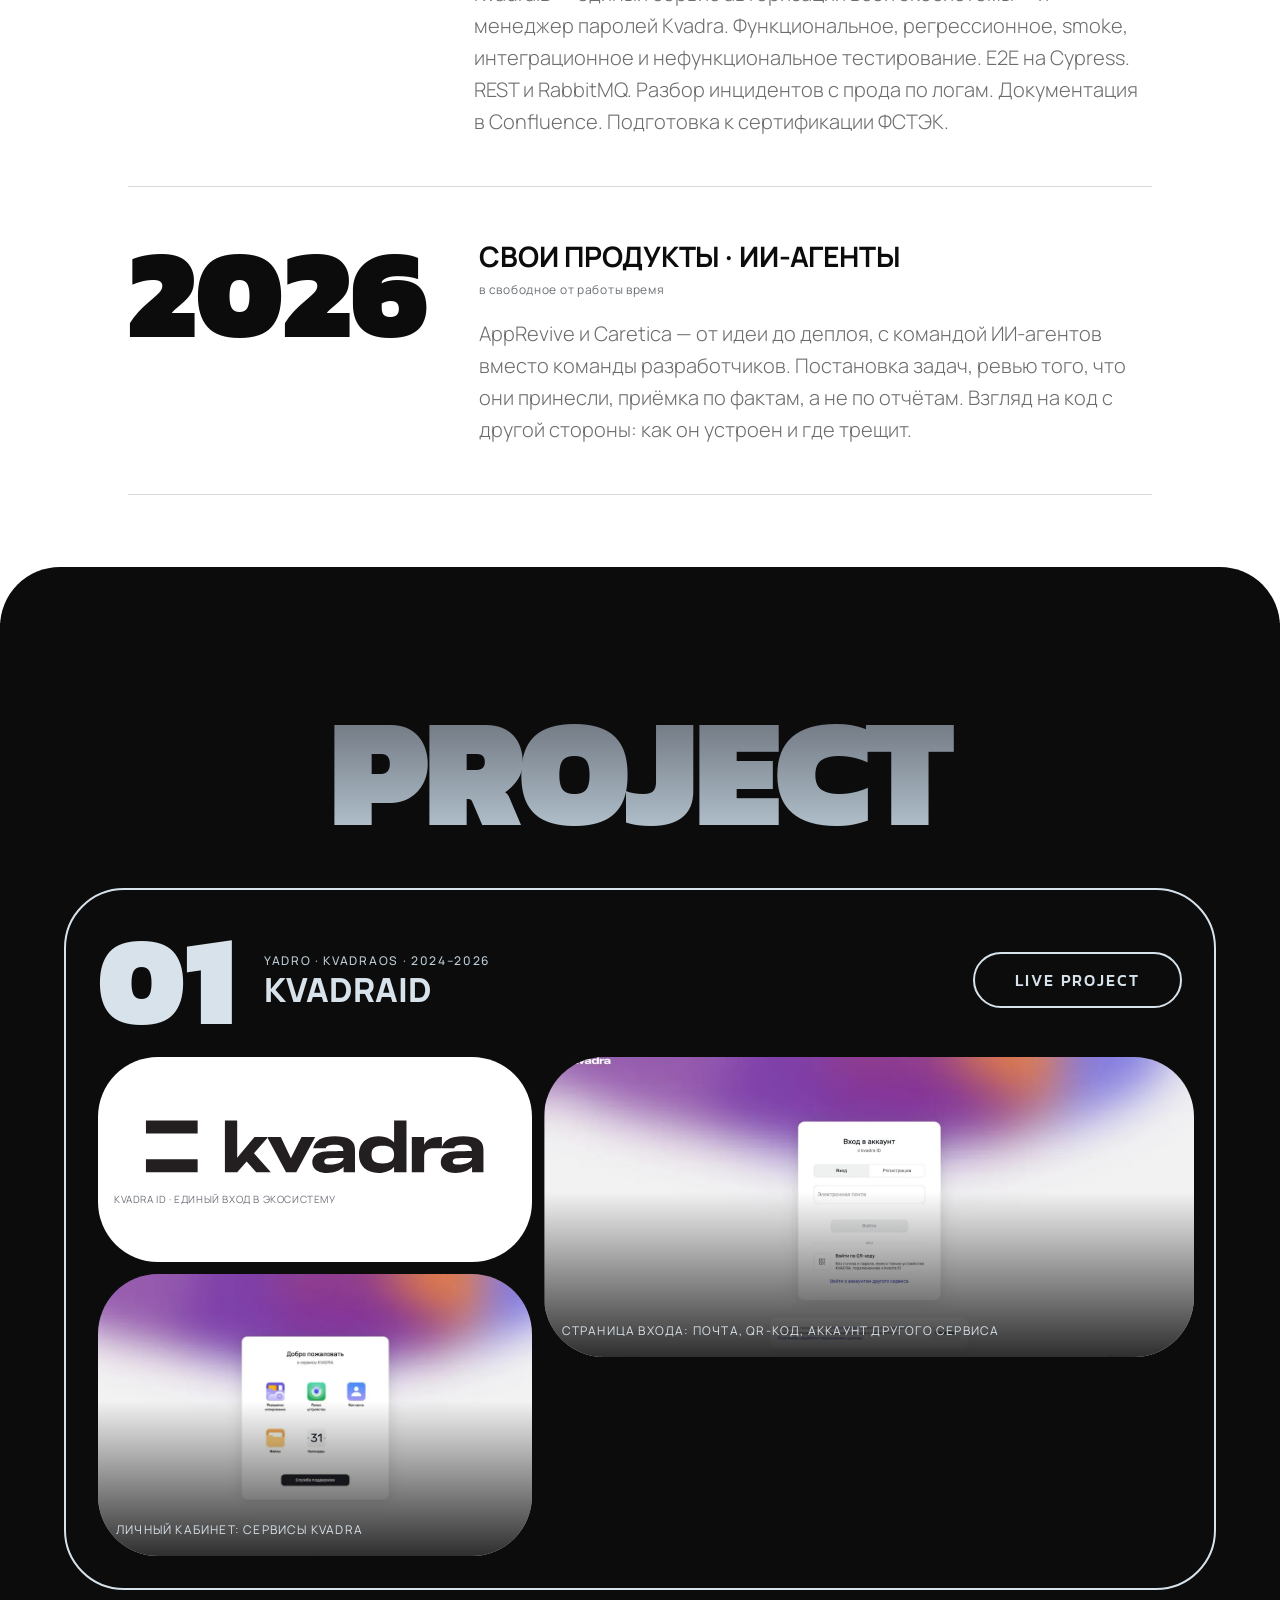
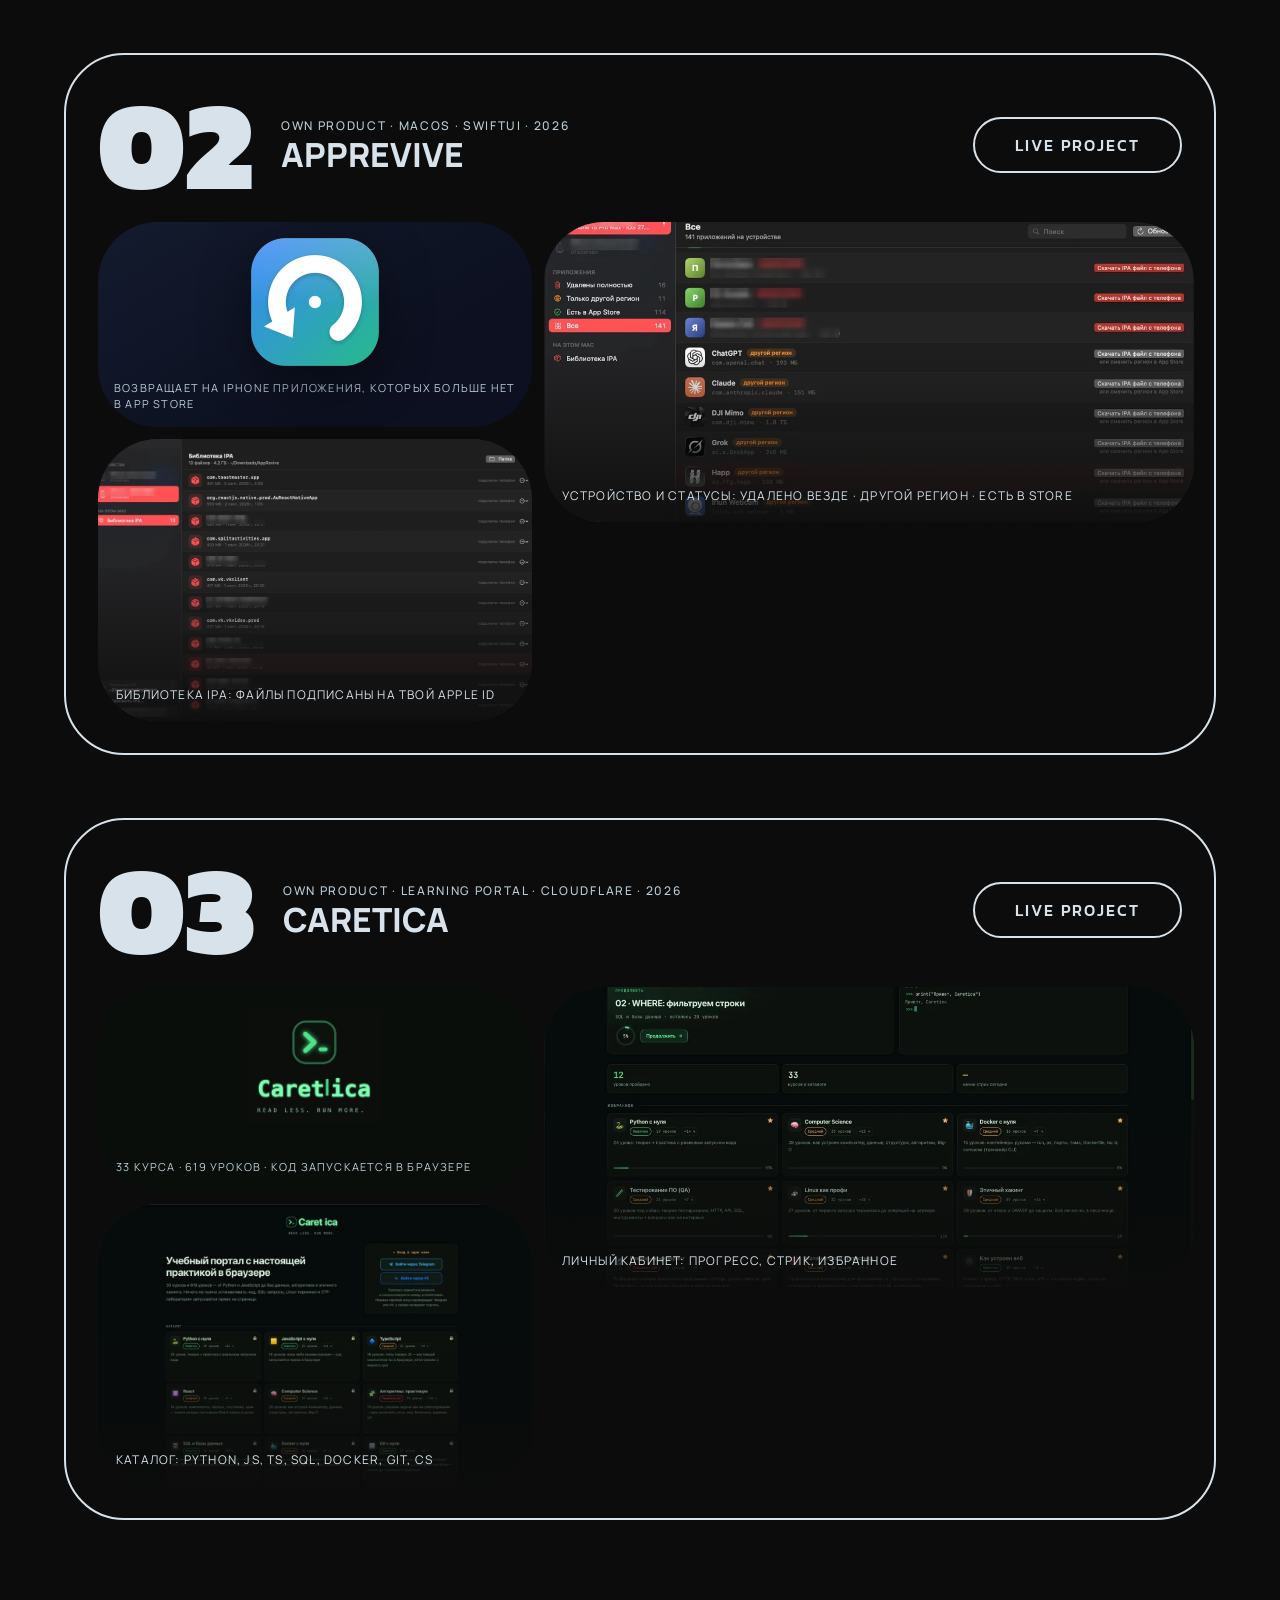
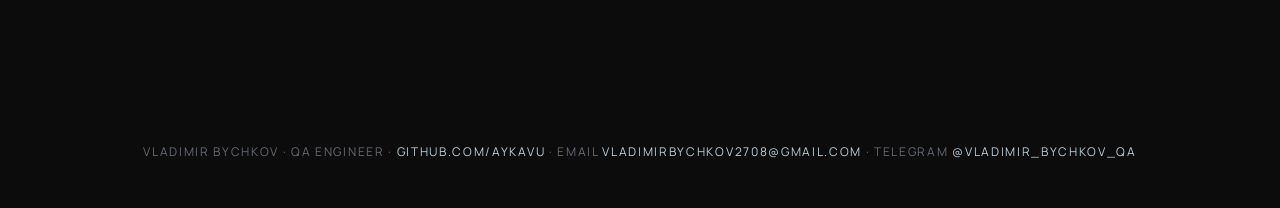
==== commit 99cb4cb6: "Подписи в плашках логотипов слева, декор убран от кнопки Contact - kvadra и AppRevive: подпись выров" ====
--- a/index.html
+++ b/index.html
@@ -247,13 +247,13 @@
   .ar-shot::before { display: none; }
   .ar-shot .ar-logo { position: static; width: clamp(72px, 38%, 128px); height: auto; margin: auto 0 0;
     filter: drop-shadow(0 14px 26px rgba(0,0,0,.45)); }
-  .ar-shot span:last-child { position: static; margin: 0 auto auto; max-width: 92%; text-align: center;
+  .ar-shot span:last-child { position: static; align-self: stretch; margin: 0 0 auto; text-align: left;
     color: var(--g2); font-size: 11px; line-height: 1.45; }
   .brand-shot { background: #fff; color: #231f20; flex-direction: column; align-items: center;
     justify-content: center; gap: 12px; padding: 16px; }
   .brand-shot::before { display: none; }
   .brand-shot .brand-logo { position: static; width: 88%; height: auto; margin: auto 0 0; color: #231f20; }
-  .brand-shot span:last-child { position: static; margin: 0 auto auto; max-width: 92%; text-align: center;
+  .brand-shot span:last-child { position: static; align-self: stretch; margin: 0 0 auto; text-align: left;
     color: #6e737a; font-size: 10px; line-height: 1.45; letter-spacing: .06em; }
   .shot.has-img::after { content: ""; position: absolute; inset: 0; background: linear-gradient(180deg, transparent 45%, rgba(12,12,12,.85)); }
   .shot.has-img span { z-index: 1; }
@@ -268,8 +268,7 @@
     .deco { opacity: .45; }
     .deco.tl { width: 84px; top: 2%; left: -2%; }
     .deco.tr { width: 84px; top: 2%; right: -2%; }
-    .deco.bl { width: 76px; bottom: 3%; left: 0; }
-    .deco.br { width: 88px; bottom: 3%; right: 0; }
+    .deco.bl, .deco.br { display: none; }
     .about h2 { position: relative; z-index: 2; }
     .card { padding: 14px; border-radius: 28px; position: static; transform: none !important; }
     .card-wrap { height: auto; margin-bottom: 18px; }
@@ -291,8 +290,7 @@
     .deco { opacity: .6; }
     .deco.tl { width: 130px; top: 2%; left: 0; }
     .deco.tr { width: 130px; top: 2%; right: 0; }
-    .deco.bl { width: 120px; bottom: 4%; left: 2%; }
-    .deco.br { width: 138px; bottom: 4%; right: 2%; }
+    .deco.bl, .deco.br { display: none; }
     .shot { padding: 16px; font-size: 11px; }
     .card-num { font-size: clamp(2.8rem, 9vw, 5rem); }
   }
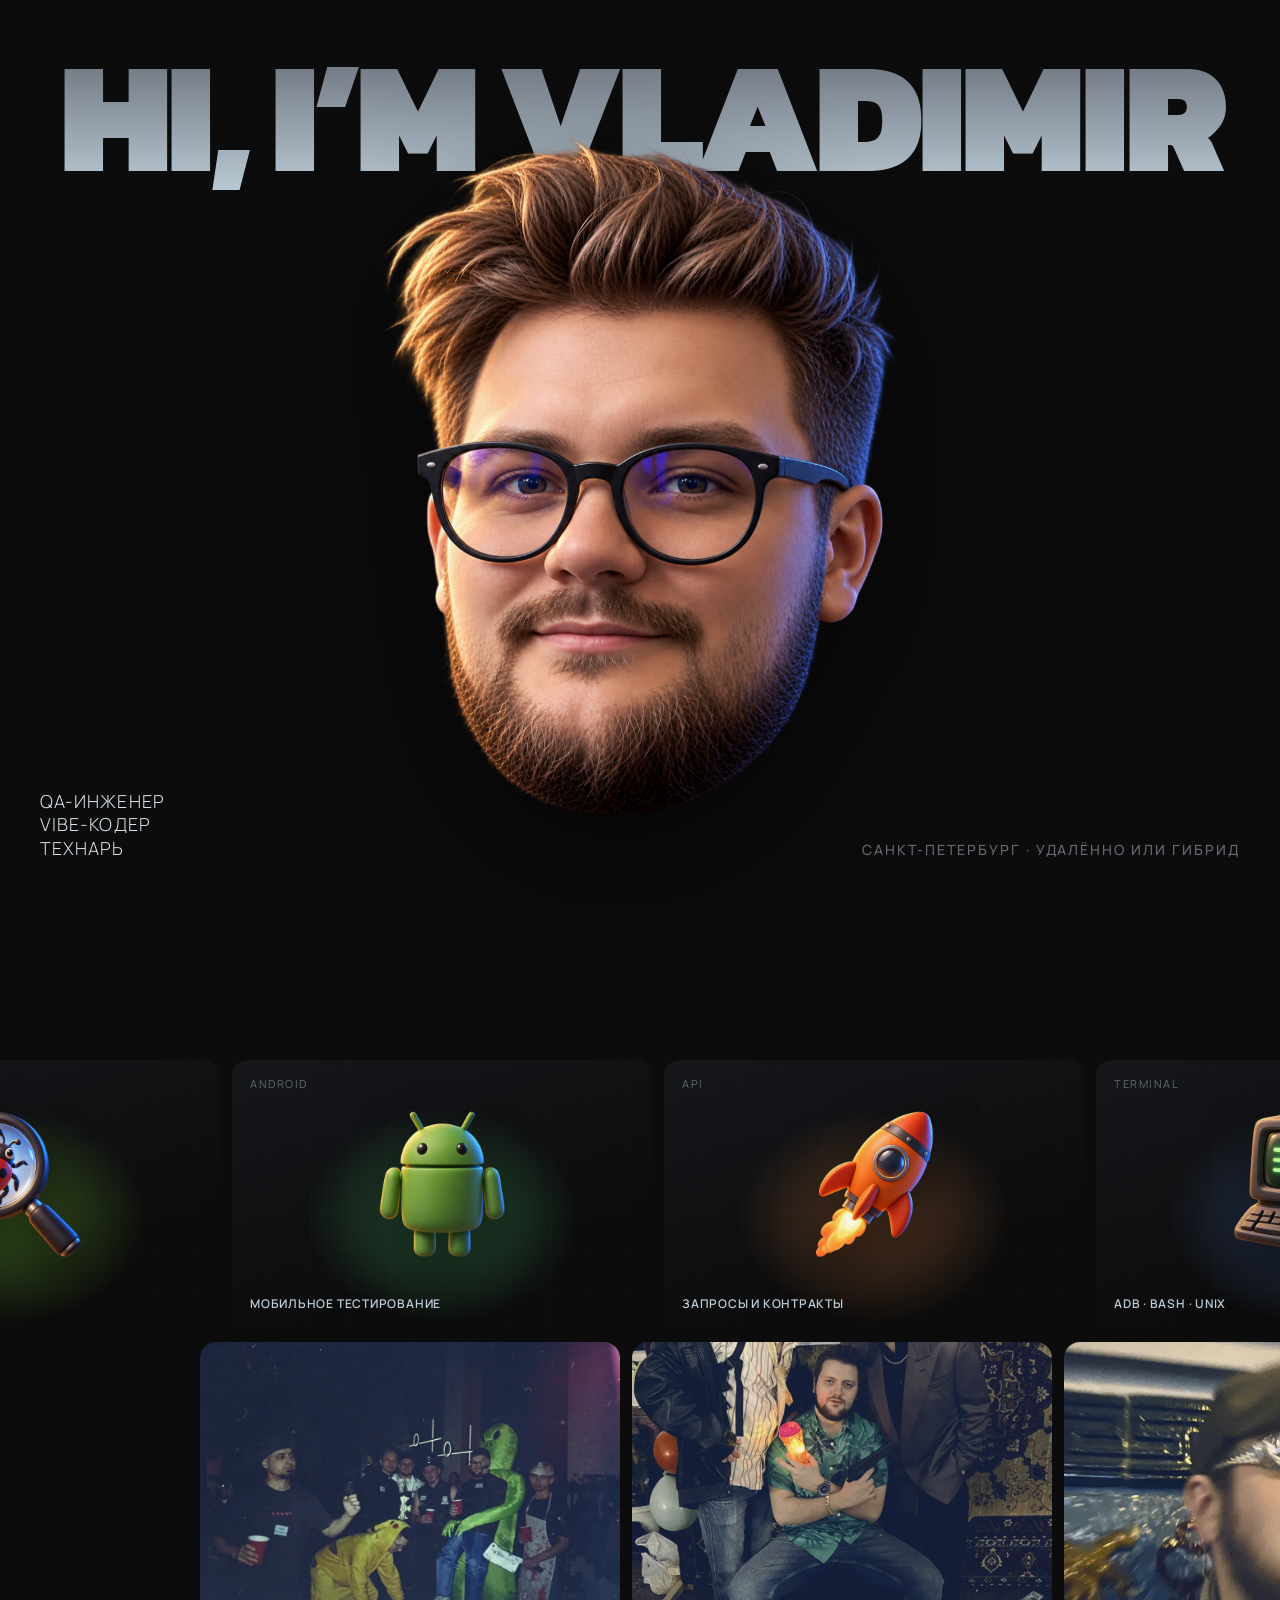
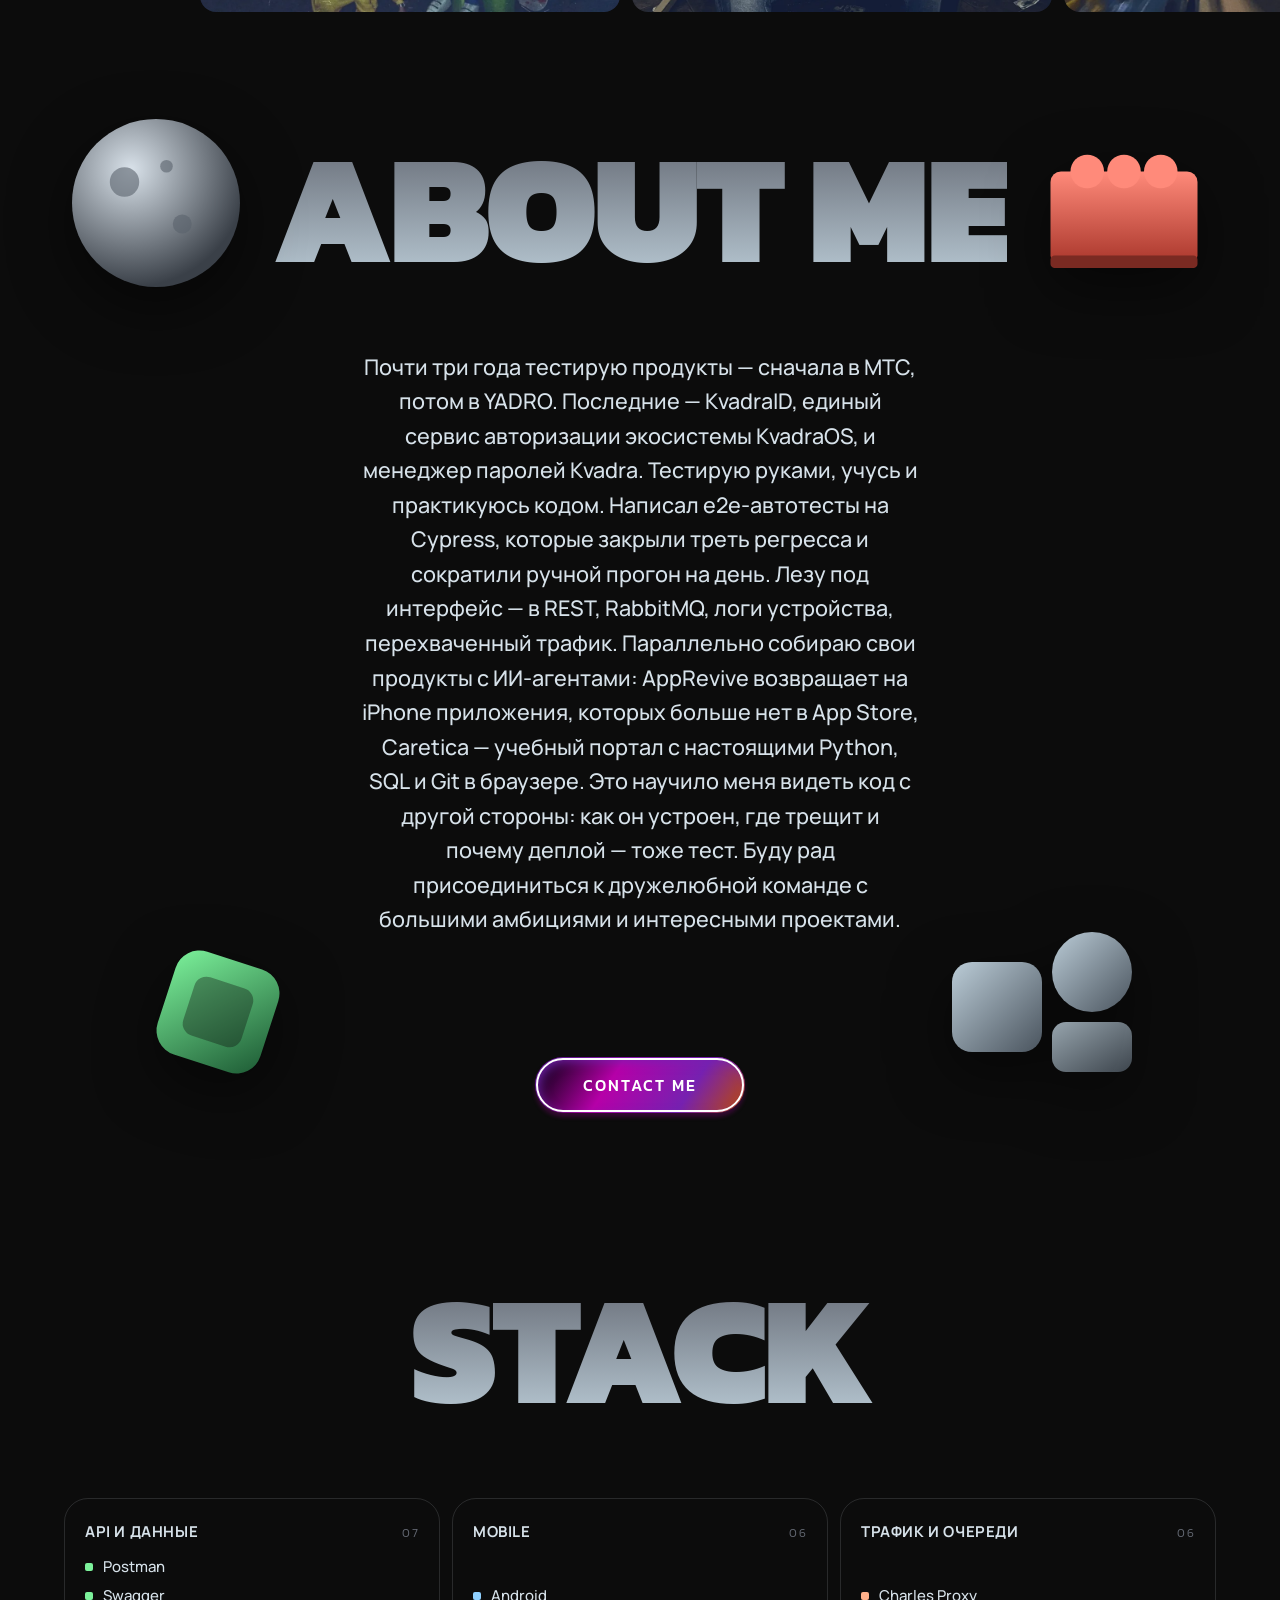
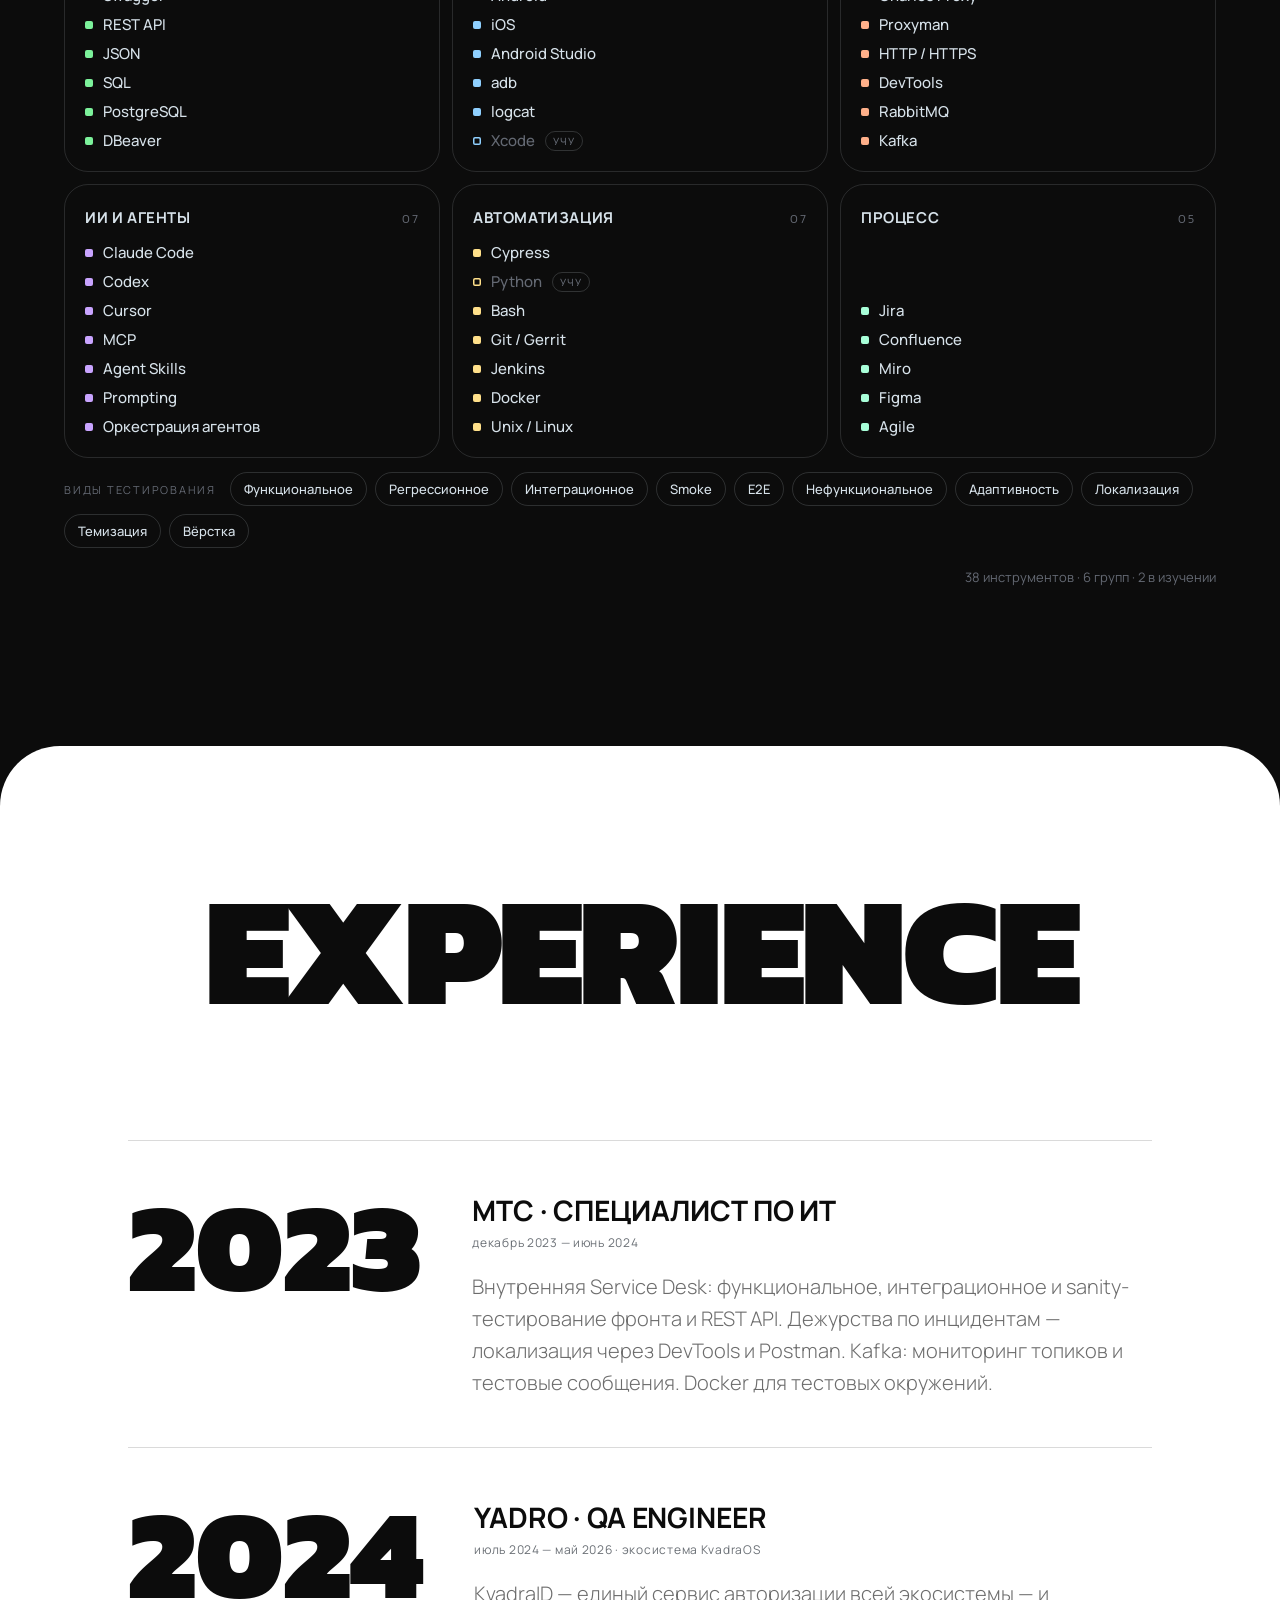
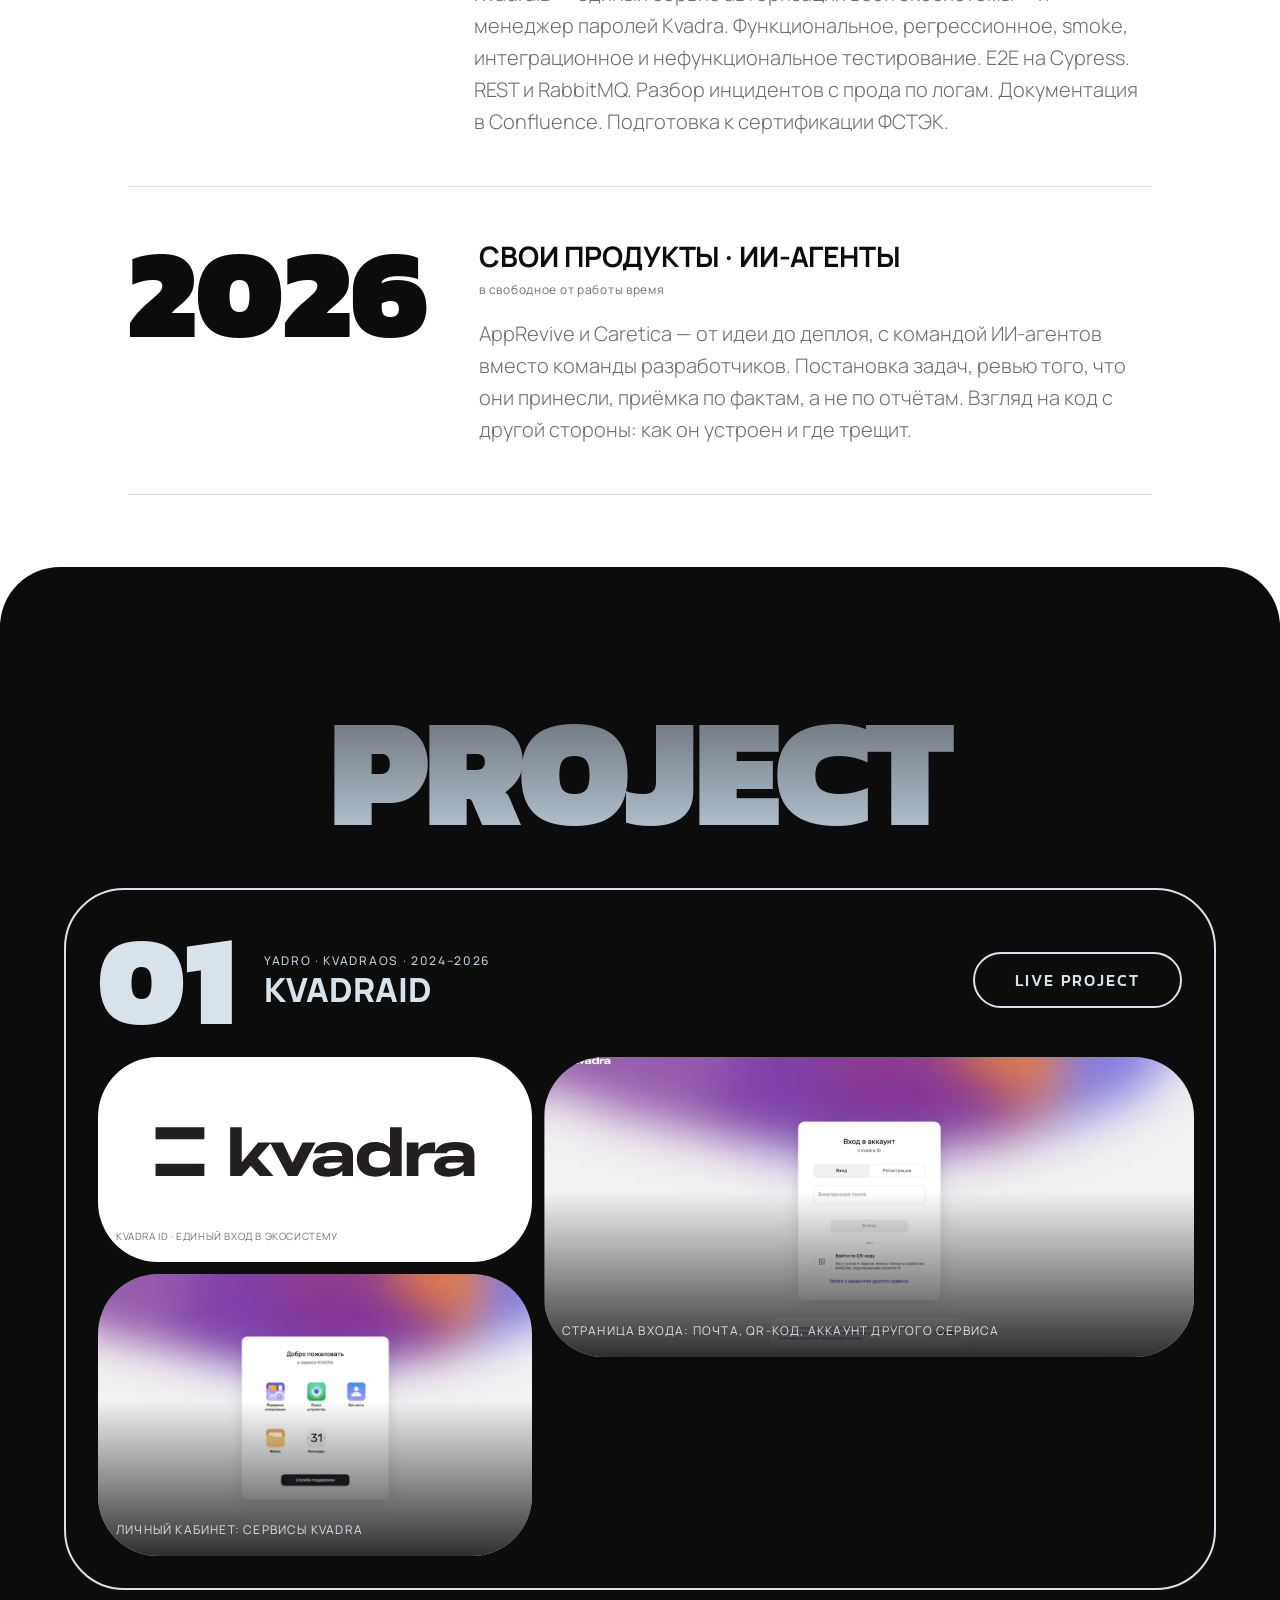
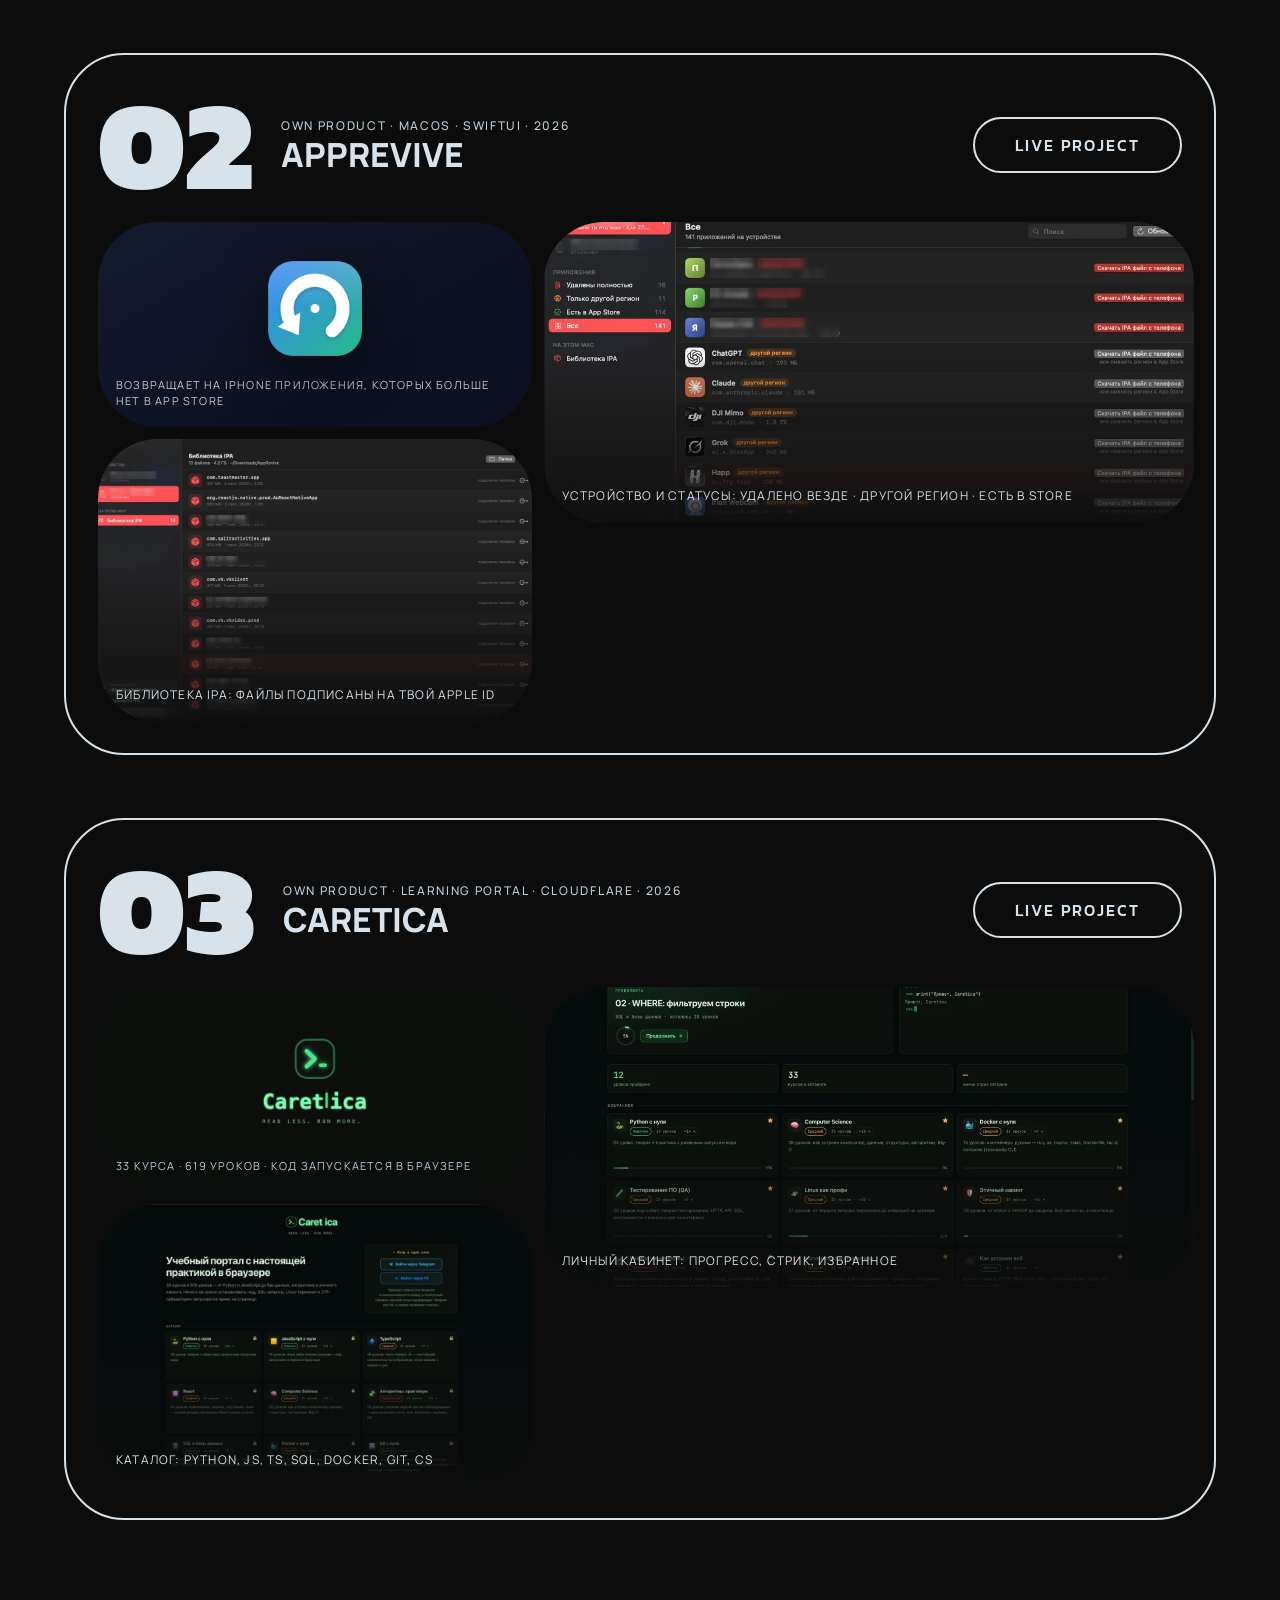
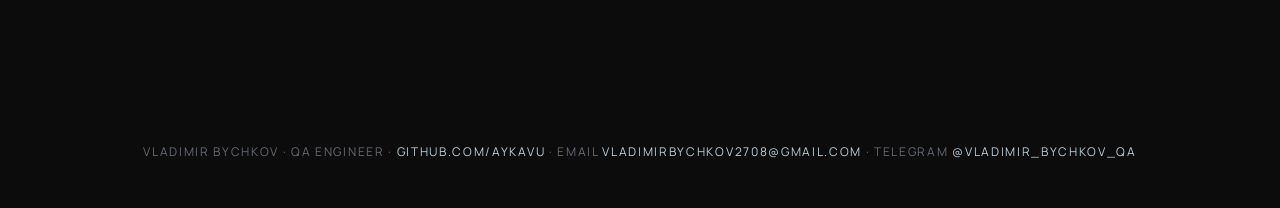
==== commit e2cf69c9: "Подписи во всех плашках проектов — на одном месте Логотип в плашке забирает свободное место (margin:" ====
--- a/index.html
+++ b/index.html
@@ -239,21 +239,22 @@
   .shot img { position: absolute; inset: 0; width: 100%; height: 100%; object-fit: cover; object-position: center; }
   .logo-shot { background: #0a0e0a; }
   .logo-shot::before { display: none; }
-  .logo-shot img { position: absolute; inset: 10% 8% 32%; width: auto; height: auto; max-width: 86%; max-height: 56%;
+  .logo-shot { flex-direction: column; align-items: stretch; justify-content: flex-start; padding: 18px; }
+  .logo-shot img { position: static; width: auto; max-width: 88%; max-height: 62%; height: auto;
     margin: auto; object-fit: contain; }
-  .logo-shot span { z-index: 1; color: var(--g2); font-size: 11px; line-height: 1.4; }
+  .logo-shot span { z-index: 1; margin: 0; text-align: left; color: var(--g2); font-size: 11px; line-height: 1.45; }
   .ar-shot { background: linear-gradient(150deg, #141b2e, #0c1020 70%); flex-direction: column;
-    align-items: center; justify-content: center; gap: 14px; padding: 16px; }
+    align-items: stretch; justify-content: flex-start; gap: 0; padding: 18px; }
   .ar-shot::before { display: none; }
-  .ar-shot .ar-logo { position: static; width: clamp(72px, 38%, 128px); height: auto; margin: auto 0 0;
-    filter: drop-shadow(0 14px 26px rgba(0,0,0,.45)); }
-  .ar-shot span:last-child { position: static; align-self: stretch; margin: 0 0 auto; text-align: left;
+  .ar-shot .ar-logo { position: static; width: clamp(64px, 34%, 120px); height: auto; max-height: 56%;
+    object-fit: contain; margin: auto; filter: drop-shadow(0 14px 26px rgba(0,0,0,.45)); }
+  .ar-shot span:last-child { position: static; margin: 0; text-align: left;
     color: var(--g2); font-size: 11px; line-height: 1.45; }
-  .brand-shot { background: #fff; color: #231f20; flex-direction: column; align-items: center;
-    justify-content: center; gap: 12px; padding: 16px; }
+  .brand-shot { background: #fff; color: #231f20; flex-direction: column; align-items: stretch;
+    justify-content: flex-start; gap: 0; padding: 18px; }
   .brand-shot::before { display: none; }
-  .brand-shot .brand-logo { position: static; width: 88%; height: auto; margin: auto 0 0; color: #231f20; }
-  .brand-shot span:last-child { position: static; align-self: stretch; margin: 0 0 auto; text-align: left;
+  .brand-shot .brand-logo { position: static; width: 84%; height: auto; max-height: 54%; margin: auto; color: #231f20; }
+  .brand-shot span:last-child { position: static; margin: 0; text-align: left;
     color: #6e737a; font-size: 10px; line-height: 1.45; letter-spacing: .06em; }
   .shot.has-img::after { content: ""; position: absolute; inset: 0; background: linear-gradient(180deg, transparent 45%, rgba(12,12,12,.85)); }
   .shot.has-img span { z-index: 1; }
@@ -285,6 +286,9 @@
   }
   /* ---------- iPad ---------- */
   @media (min-width: 641px) and (max-width: 1024px) {
+    .shot.s1 { height: clamp(150px, 19vw, 250px); }
+    .ar-shot .ar-logo { max-height: 48%; }
+    .brand-shot .brand-logo { max-height: 48%; }
     .about { padding-top: 150px; padding-bottom: 130px; }
     .about h2 { position: relative; z-index: 2; }
     .deco { opacity: .6; }
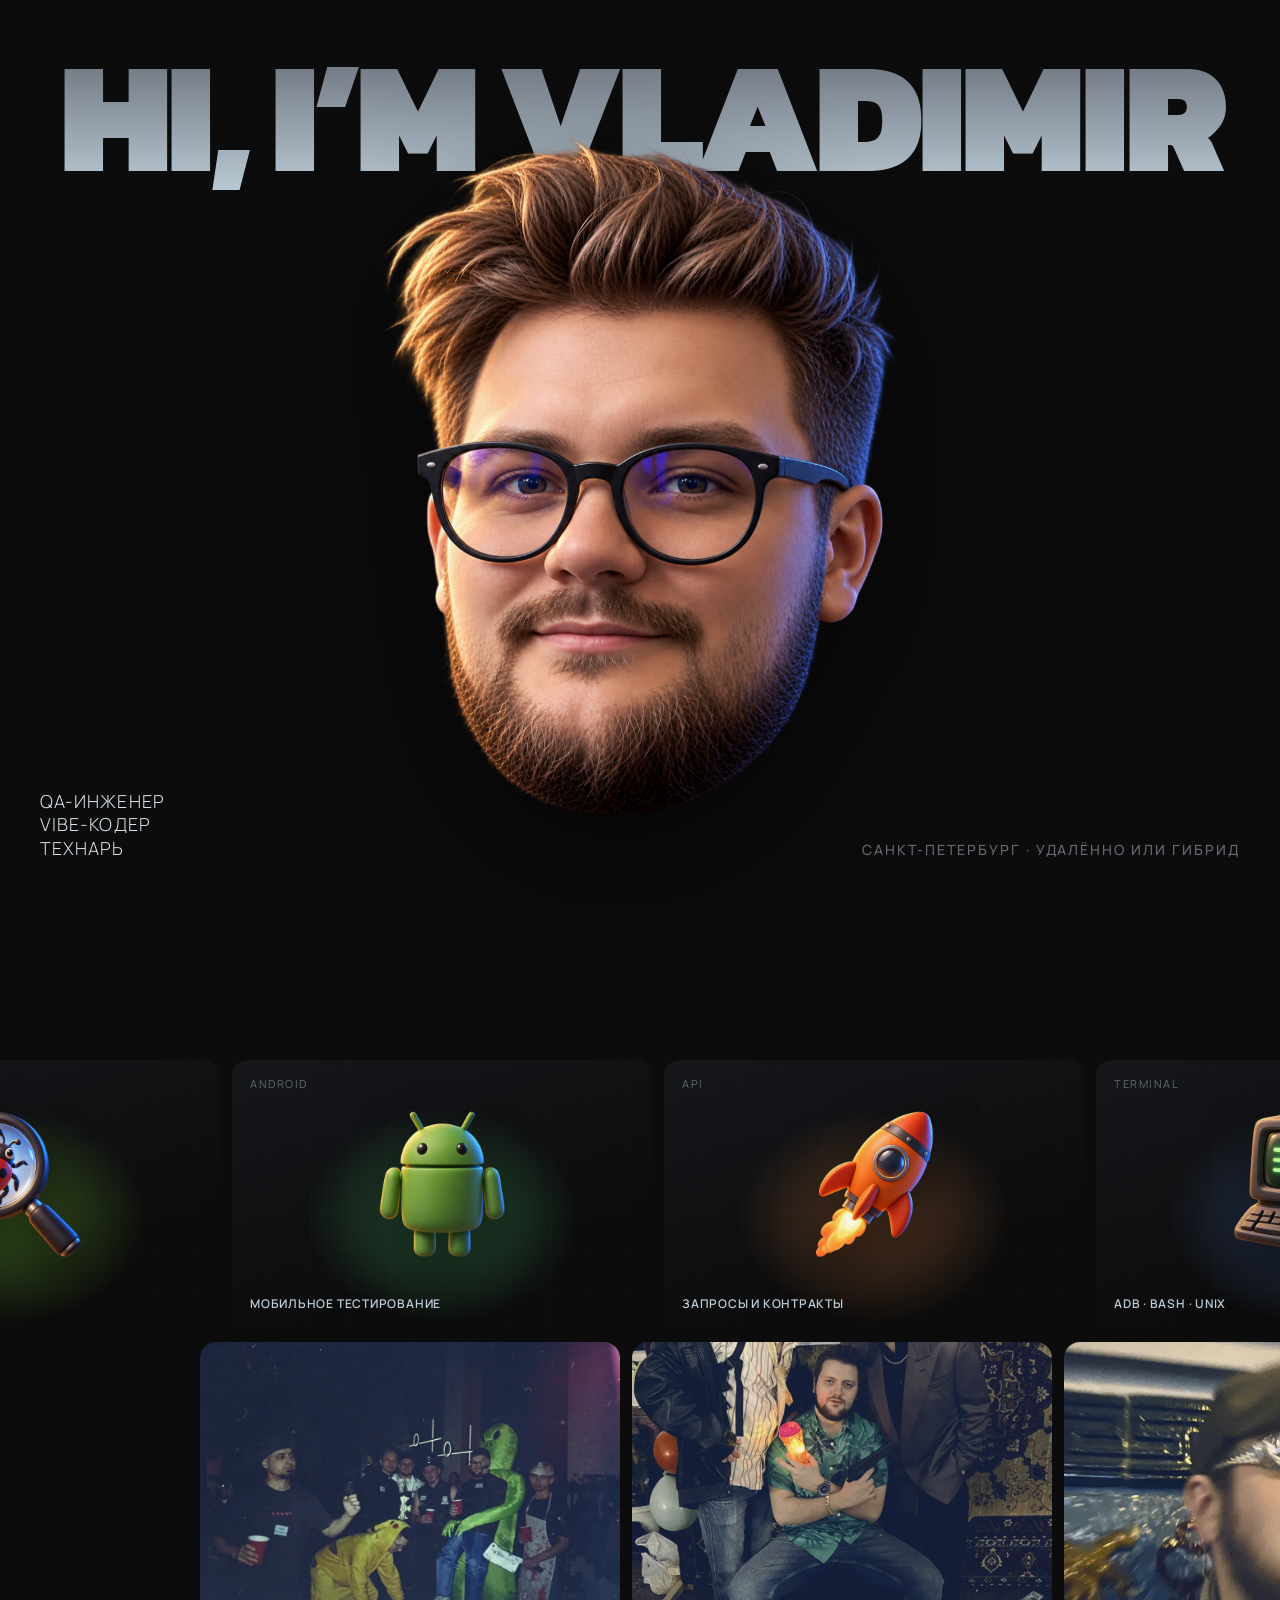
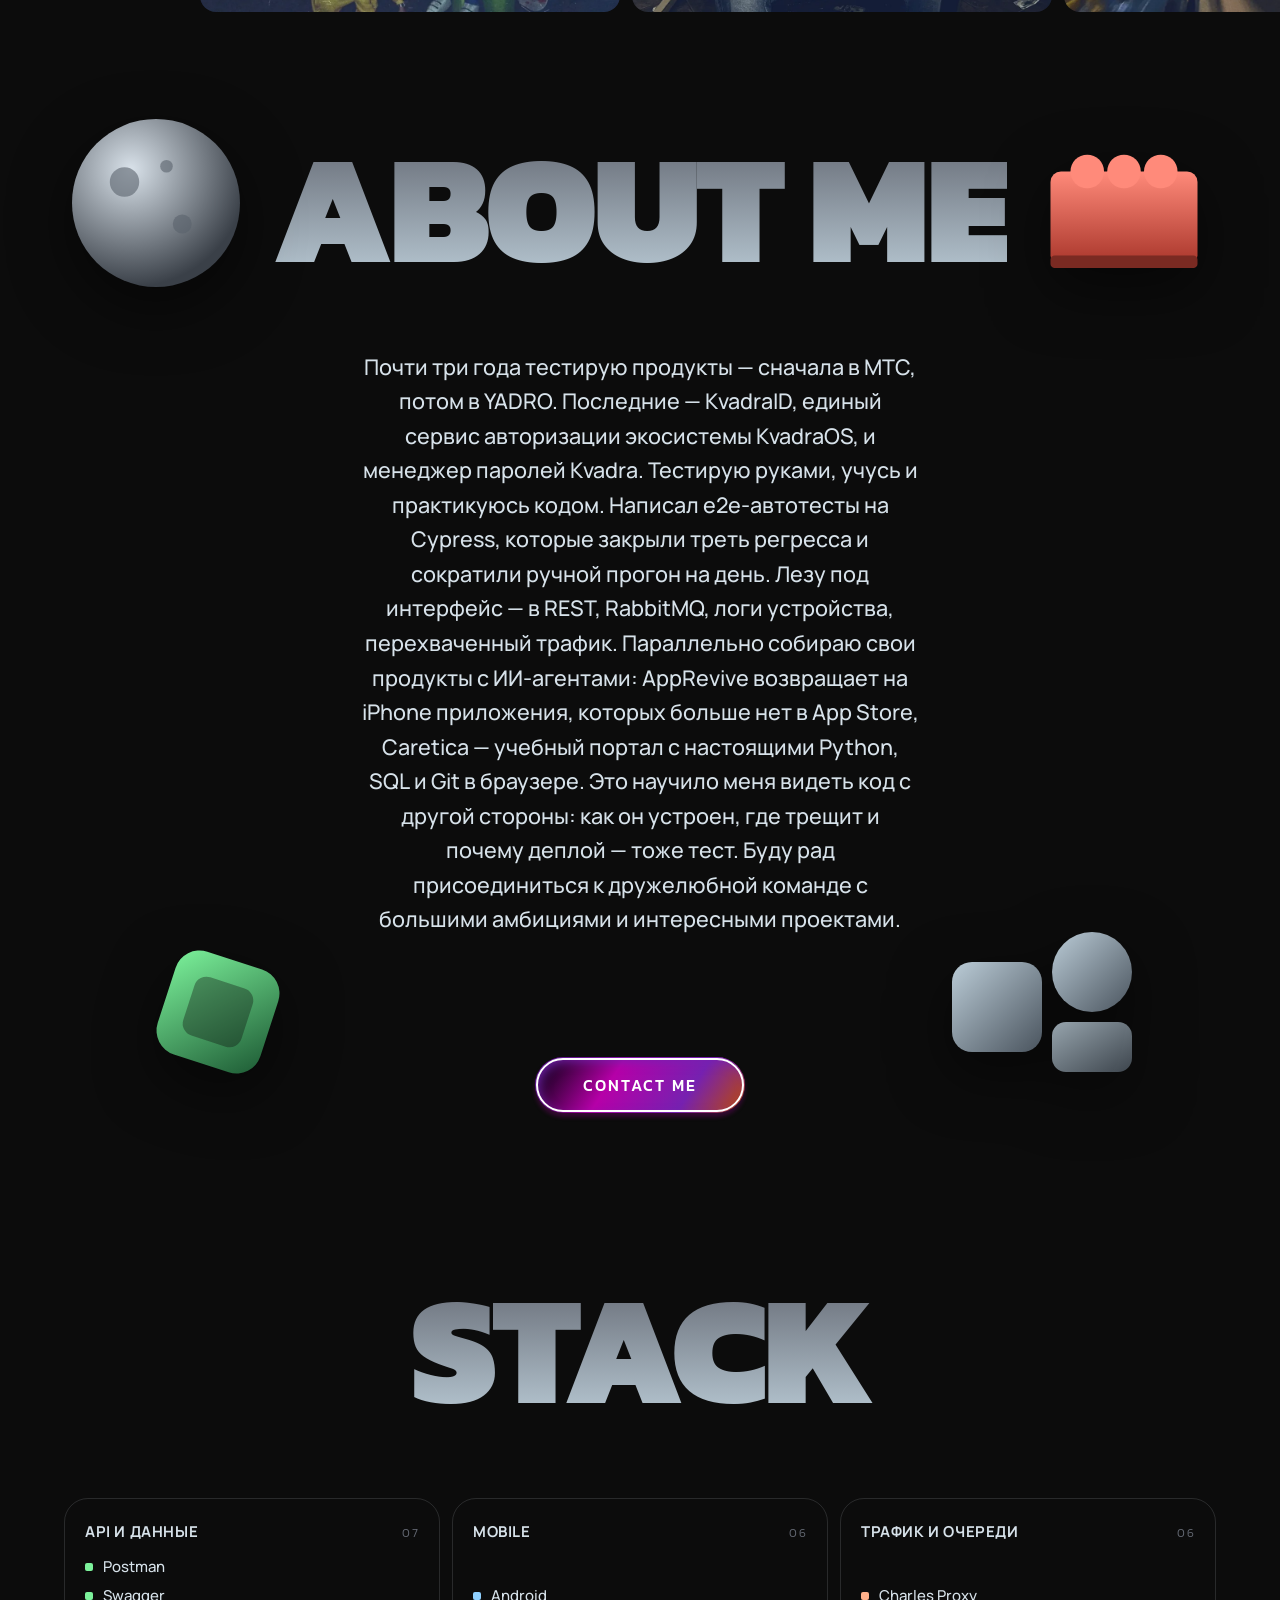
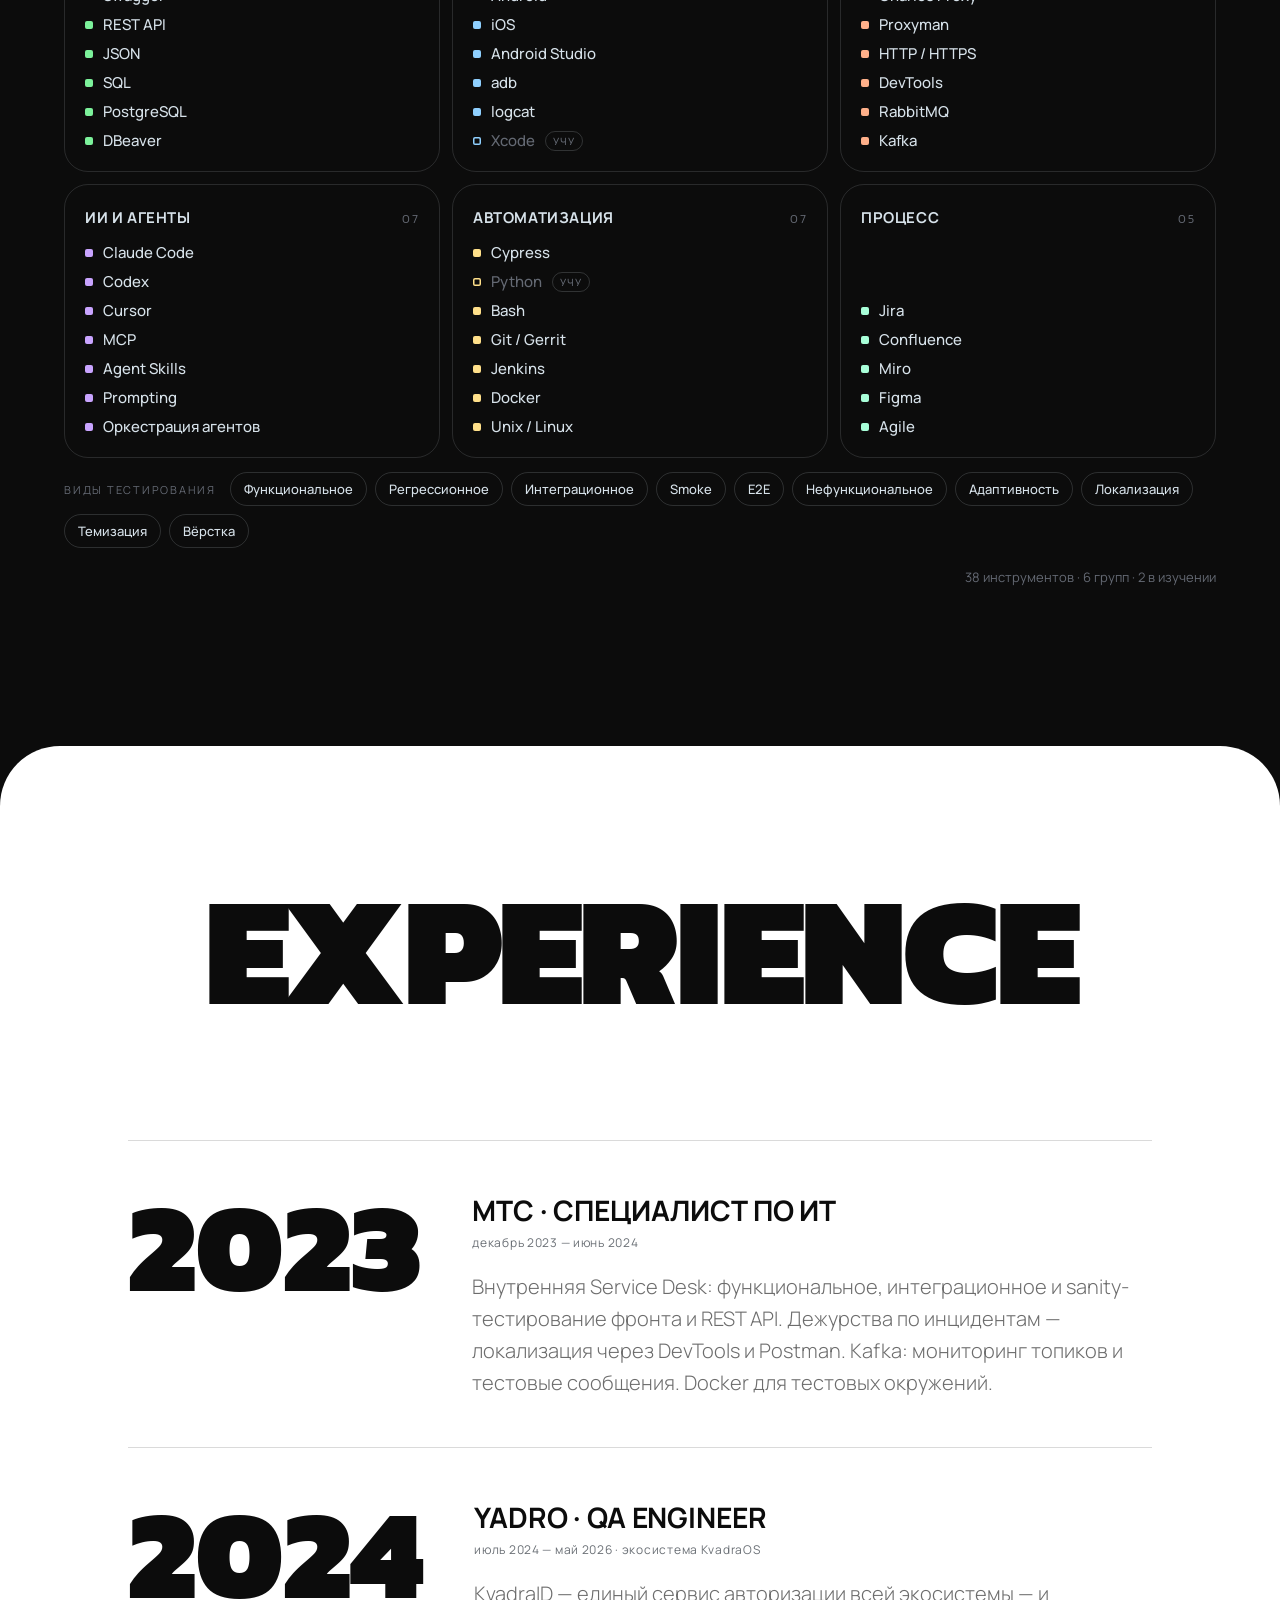
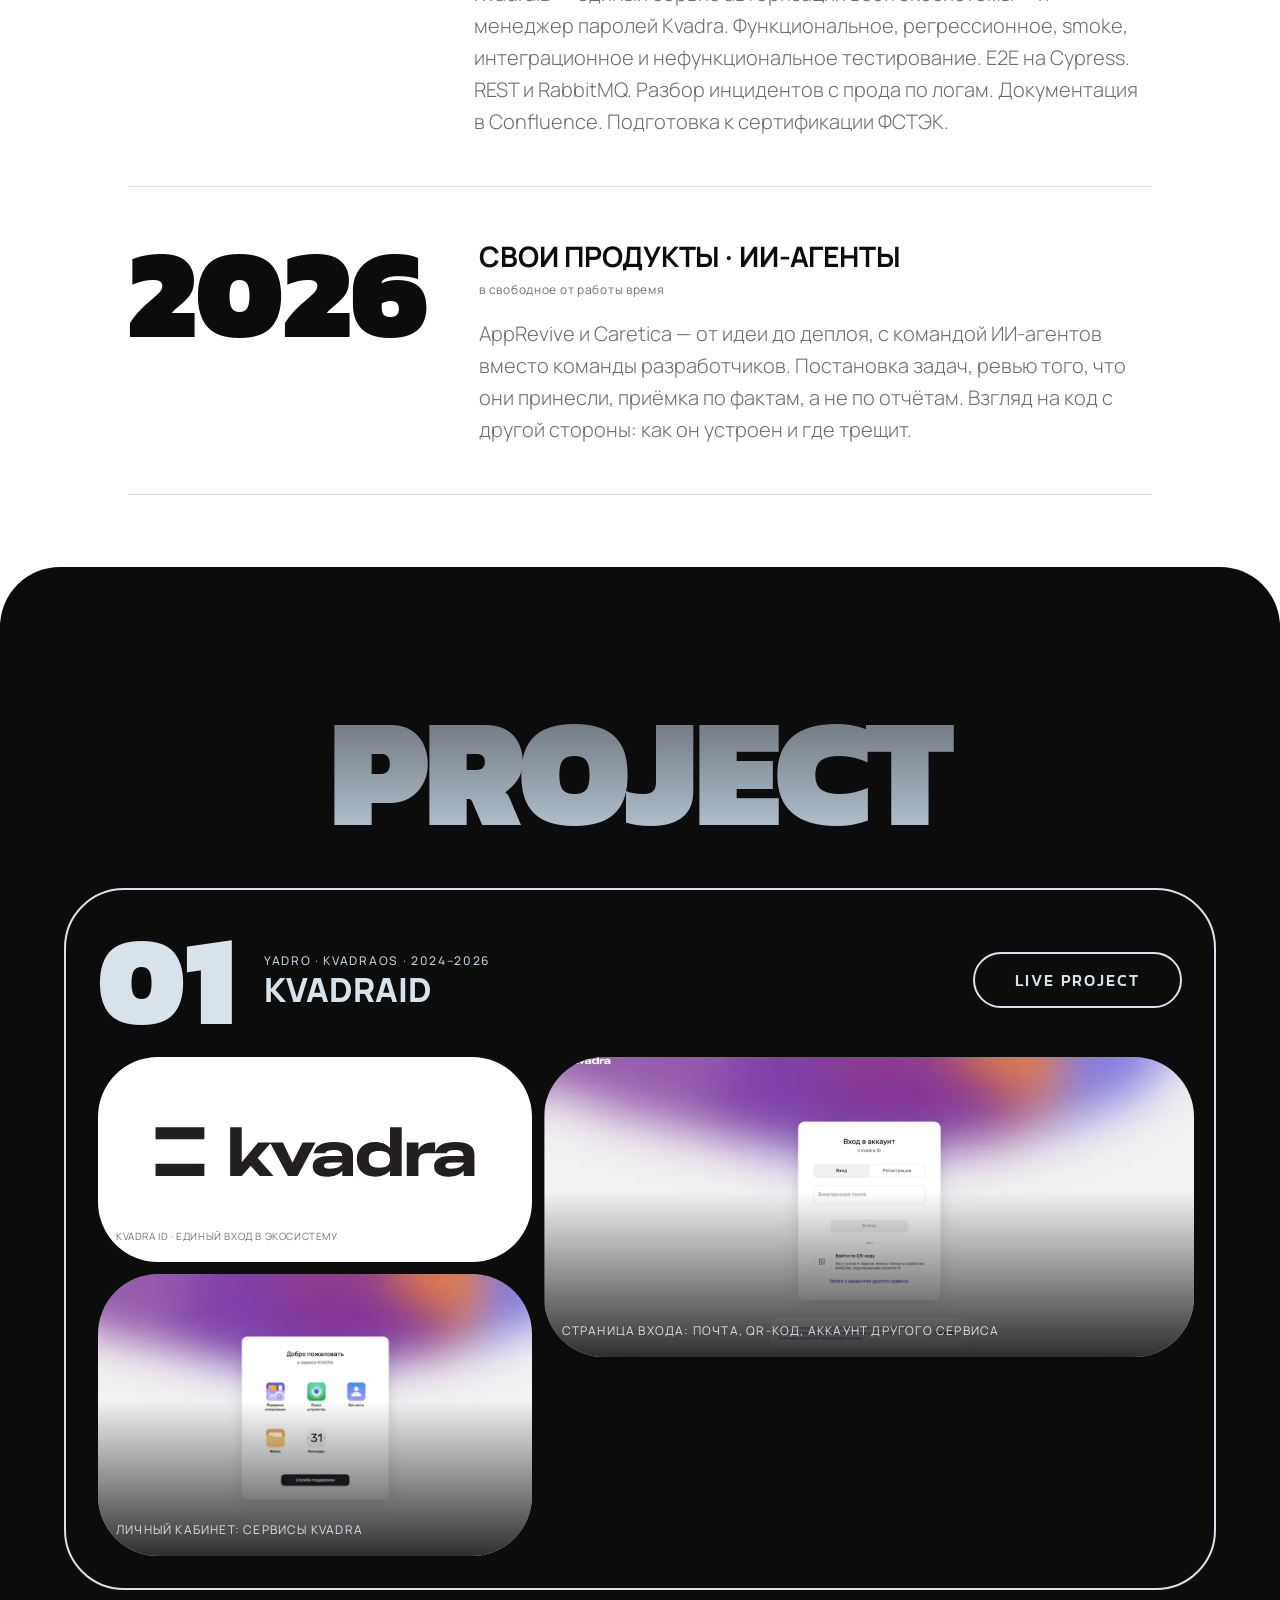
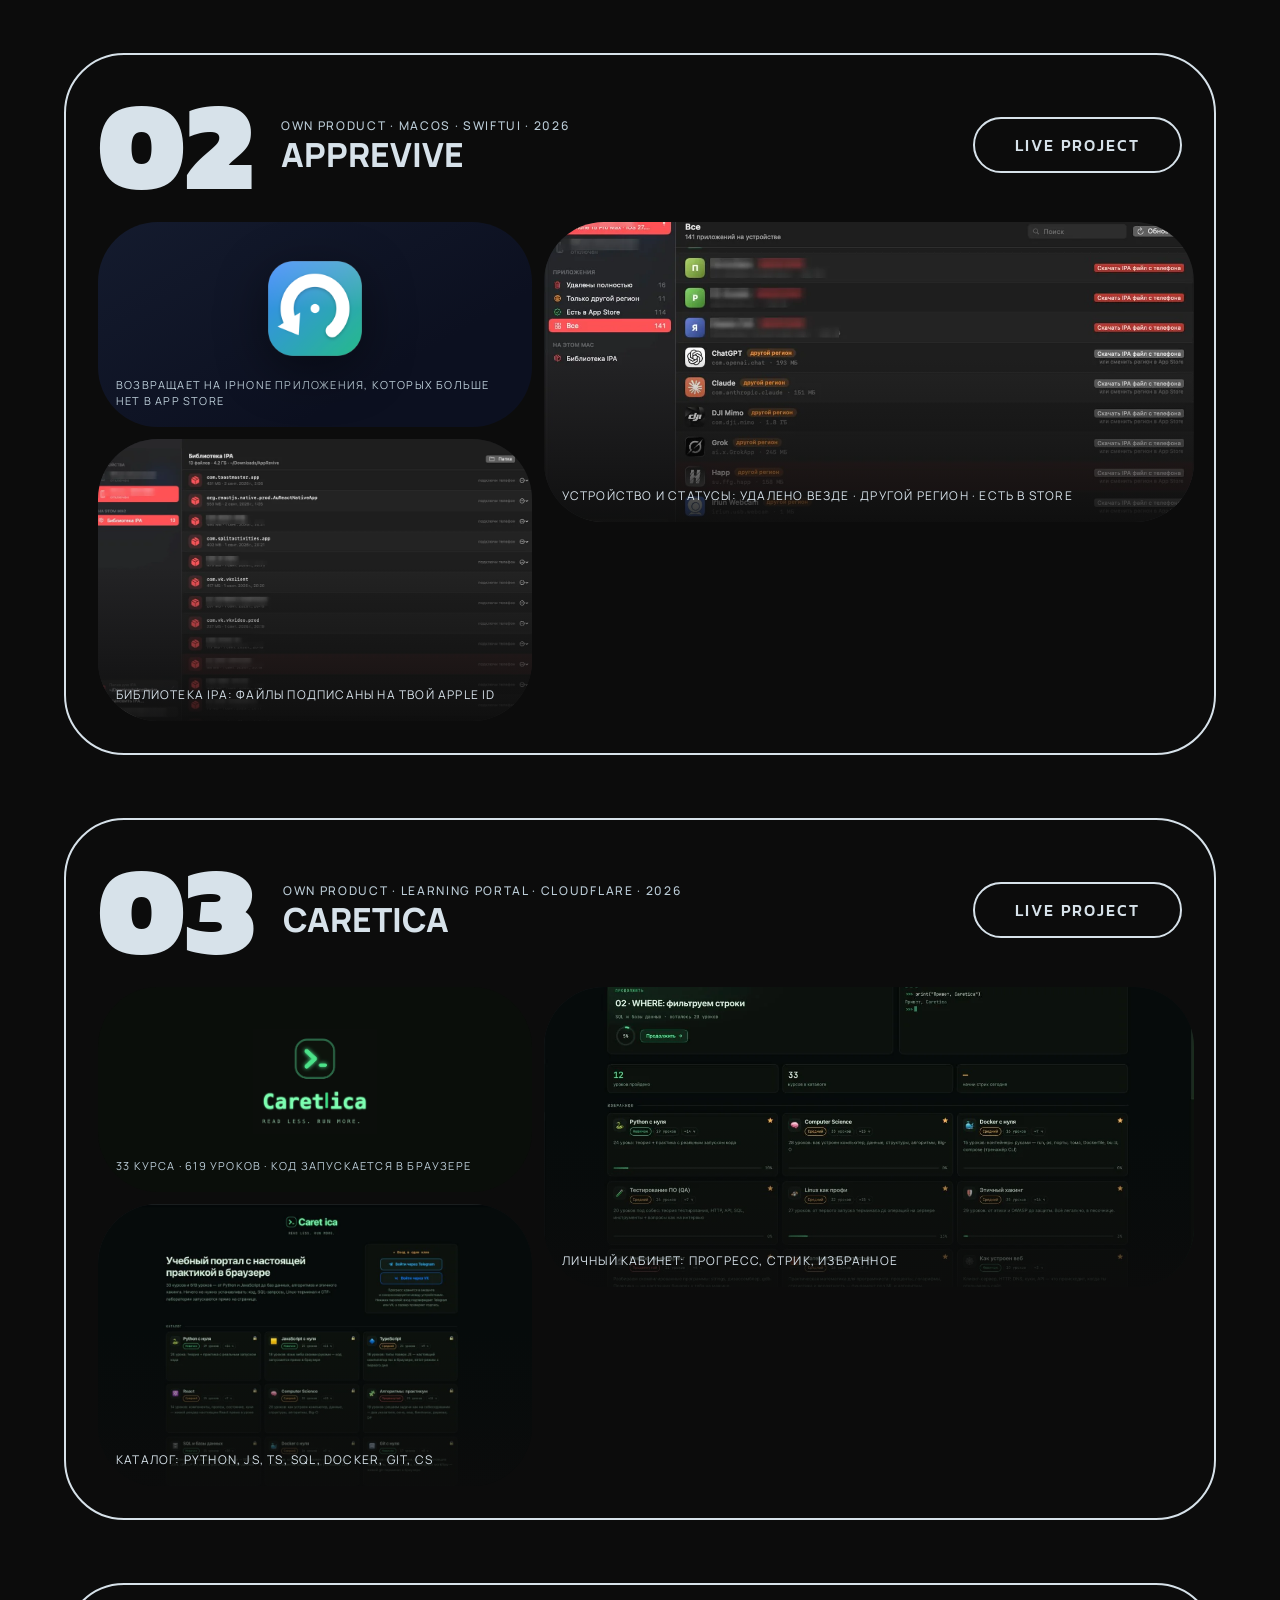
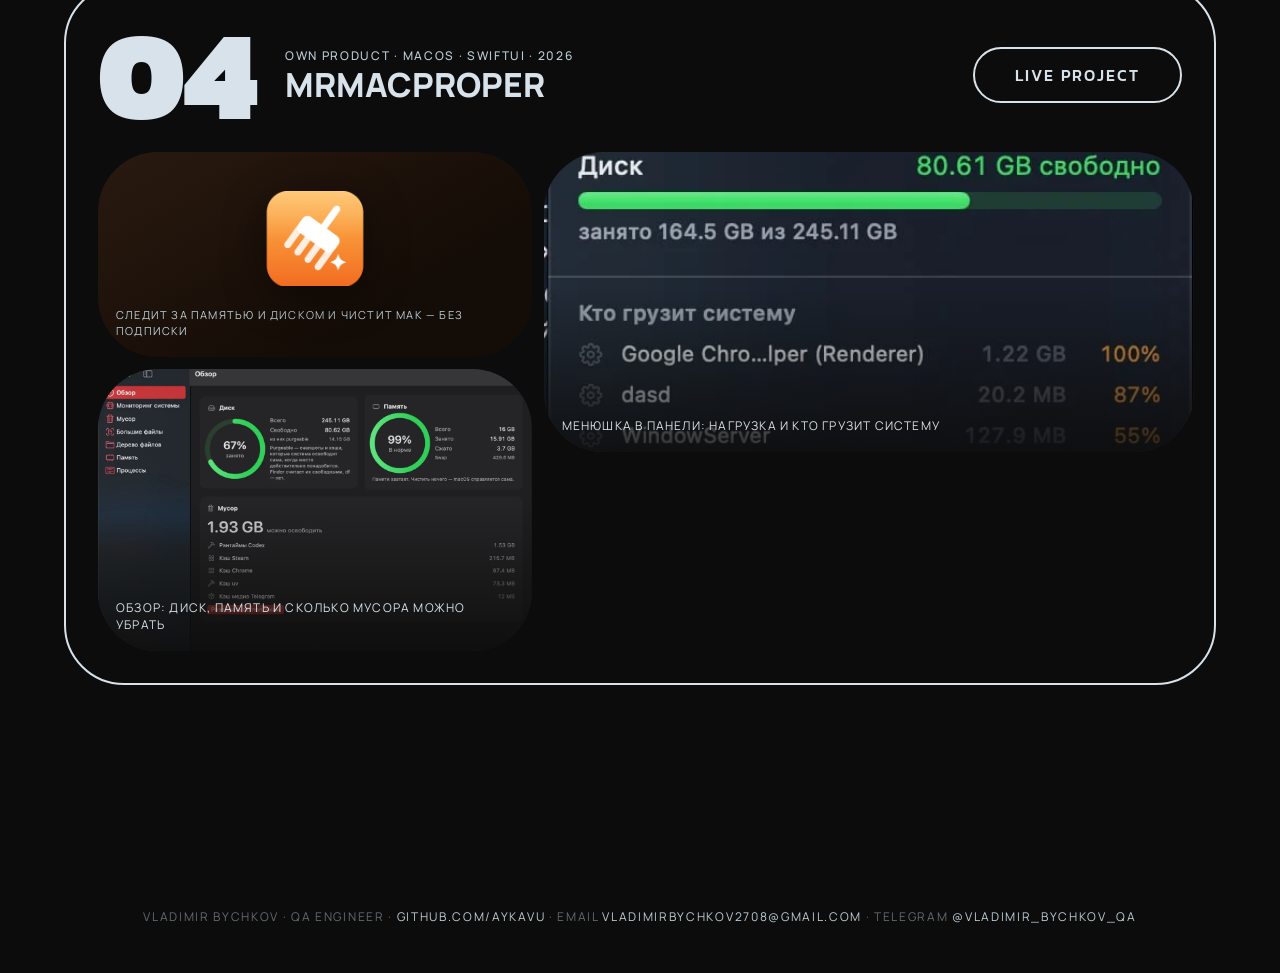
==== commit 08d74810: "MrMacProper: четвёртый проект и страница загрузки Страница загрузки собрана по образцу страницы AppR" ====
--- a/index.html
+++ b/index.html
@@ -250,6 +250,13 @@
     object-fit: contain; margin: auto; filter: drop-shadow(0 14px 26px rgba(0,0,0,.45)); }
   .ar-shot span:last-child { position: static; margin: 0; text-align: left;
     color: var(--g2); font-size: 11px; line-height: 1.45; }
+  .mmp-shot { background: linear-gradient(150deg, #2a1a10, #140c06 70%); flex-direction: column;
+    align-items: stretch; justify-content: flex-start; padding: 18px; }
+  .mmp-shot::before { display: none; }
+  .mmp-shot .mmp-logo { position: static; width: clamp(64px, 34%, 120px); height: auto; max-height: 56%;
+    margin: auto; filter: drop-shadow(0 10px 22px rgba(0,0,0,.45)); }
+  .mmp-shot span:last-child { position: static; margin: 0; text-align: left;
+    color: var(--g2); font-size: 11px; line-height: 1.45; }
   .brand-shot { background: #fff; color: #231f20; flex-direction: column; align-items: stretch;
     justify-content: flex-start; gap: 0; padding: 18px; }
   .brand-shot::before { display: none; }
@@ -440,10 +447,12 @@
   var PROJECTS = [
     { cat: 'YADRO · KvadraOS · 2024–2026', name: 'KvadraID', c: '#6b3fa0', link: 'https://my.kvadra.tech/',
       shots: [['kvadra ID · единый вход в экосистему',null,'brand'], ['Личный кабинет: сервисы KVADRA','img/cv/848dc5d7e6.webp'], ['Страница входа: почта, QR-код, аккаунт другого сервиса','img/cv/f696050c6b.webp']], todo: false },
-    { cat: 'Own product · macOS · SwiftUI · 2026', name: 'AppRevive', c: '#2a3a5a', link: 'https://github.com/AYKAVU',
+    { cat: 'Own product · macOS · SwiftUI · 2026', name: 'AppRevive', c: '#2a3a5a', link: 'https://aykavu.github.io/apprevive/',
       shots: [['Возвращает на iPhone приложения, которых больше нет в App Store',null,'apprevive'], ['Библиотека IPA: файлы подписаны на твой Apple ID','img/cv/004a9d812b.webp'], ['Устройство и статусы: удалено везде · другой регион · есть в Store','img/cv/cdf42d127e.webp']], todo: false },
     { cat: 'Own product · Learning portal · Cloudflare · 2026', name: 'Caretica', c: '#1f5a3a', link: 'https://caretica.codelearn.workers.dev',
-      shots: [['33 курса · 619 уроков · код запускается в браузере','img/cv/e2e5c99071.webp','logo'], ['Каталог: Python, JS, TS, SQL, Docker, Git, CS','img/cv/a611323eef.webp'], ['Личный кабинет: прогресс, стрик, избранное','img/cv/e955032f14.webp']], todo: false }
+      shots: [['33 курса · 619 уроков · код запускается в браузере','img/cv/e2e5c99071.webp','logo'], ['Каталог: Python, JS, TS, SQL, Docker, Git, CS','img/cv/a611323eef.webp'], ['Личный кабинет: прогресс, стрик, избранное','img/cv/e955032f14.webp']], todo: false },
+    { cat: 'Own product · macOS · SwiftUI · 2026', name: 'MrMacProper', c: '#8a4a1e', link: 'https://aykavu.github.io/mrmacproper/',
+      shots: [['Следит за памятью и диском и чистит мак — без подписки',null,'mrmacproper'], ['Обзор: диск, память и сколько мусора можно убрать','img/cv/2e0cc5c4ae.webp'], ['Менюшка в панели: нагрузка и кто грузит систему','img/cv/9a683ee9dc.webp']], todo: false }
   ];
   var TILES = [
     ['Bug hunting','Поиск багов','#3a5a1f','img/cv/8ca870ccc2.webp'],
@@ -481,6 +490,9 @@
       }
       if (t[2] === 'apprevive') {
         return '<div class="shot s1 ar-shot"><img class="ar-logo" src="img/cv/7cbe874612.png" alt="AppRevive" width="512" height="512"><span>' + t[0] + '</span></div>';
+      }
+      if (t[2] === 'mrmacproper') {
+        return '<div class="shot s1 mmp-shot"><img class="mmp-logo" src="img/cv/124454a409.png" alt="MrMacProper" width="512" height="512"><span>' + t[0] + '</span></div>';
       }
       if (t[2] === 'brand') {
         return '<div class="shot s1 brand-shot"><svg class="brand-logo" viewBox="22 106 356 68" fill="currentColor" role="img" aria-label="kvadra"><path d="M152.03,130.07h13.79l10.16,21.49,10.79-21.49h13.77l-19.11,35.61h-10.29l-19.11-35.61ZM325.04,130.07c-6.45,0-11.83,2.47-14.77,7.86v-7.86h-12.43v35.61h12.43v-15.29c0-6.73,2.72-8.85,10.19-8.85,1.62,0,7.67-.01,7.67-.01v-11.45h-3.1ZM349.54,129.36c14.24,0,20.46,4.34,20.46,13.66v22.66h-11.46v-5.43c-3.7,3.91-9.49,6.14-16.57,6.14-9.39,0-14.95-4.01-14.95-10.75s5.12-11.02,16.83-11.14c11.71-.11,14.5-.22,14.5-.22,0-4.53-2.78-6.25-9-6.25-5.17,0-8.27,1.1-8.88,3.49h-12.56c1.78-8.14,9.13-12.16,21.63-12.16M344.82,157.97c7.83,0,13.72-2.84,13.72-6.32v-.22s-12.26.02-15.28.19c-3.01.18-4.21,1.36-4.21,3.17,0,2.2,1.75,3.17,5.76,3.17M220.12,129.36c14.24,0,20.46,4.34,20.46,13.66v22.66h-11.46v-5.43c-3.7,3.91-9.49,6.14-16.57,6.14-9.39,0-14.95-4.01-14.95-10.75s5.12-11.02,16.83-11.14c11.71-.11,14.5-.22,14.5-.22,0-4.53-2.78-6.25-9-6.25-5.17,0-8.27,1.1-8.88,3.49h-12.56c1.78-8.14,9.13-12.16,21.63-12.16M215.39,157.97c7.83,0,13.72-2.84,13.72-6.32v-.22s-12.26.02-15.28.19c-3.01.18-4.21,1.36-4.21,3.17,0,2.2,1.75,3.17,5.76,3.17M292.47,113.61v52.07h-12.49v-5.62c-3.58,3.98-9,6.33-15.6,6.33-12.3,0-19.81-7.12-19.81-18.51s7.57-18.52,19.81-18.52c6.54,0,12.04,2.4,15.6,6.34v-22.09h12.49ZM268.39,156.81c7.51,0,11.59-2.1,11.59-8.93s-4.08-8.94-11.59-8.94-11.14,2.09-11.14,8.94,3.69,8.93,11.14,8.93M155.82,165.68l-16.98-19.25,14.38-16.36h-13.77l-17.53,20.95v-37.41h-12.37v52.07h12.37l9.56-10.88,9.6,10.88h14.74ZM82.09,113.61H30v13.02h52.09v-13.02ZM82.09,152.68H30v13.02h52.09v-13.02Z"/></svg><span>' + t[0] + '</span></div>';
